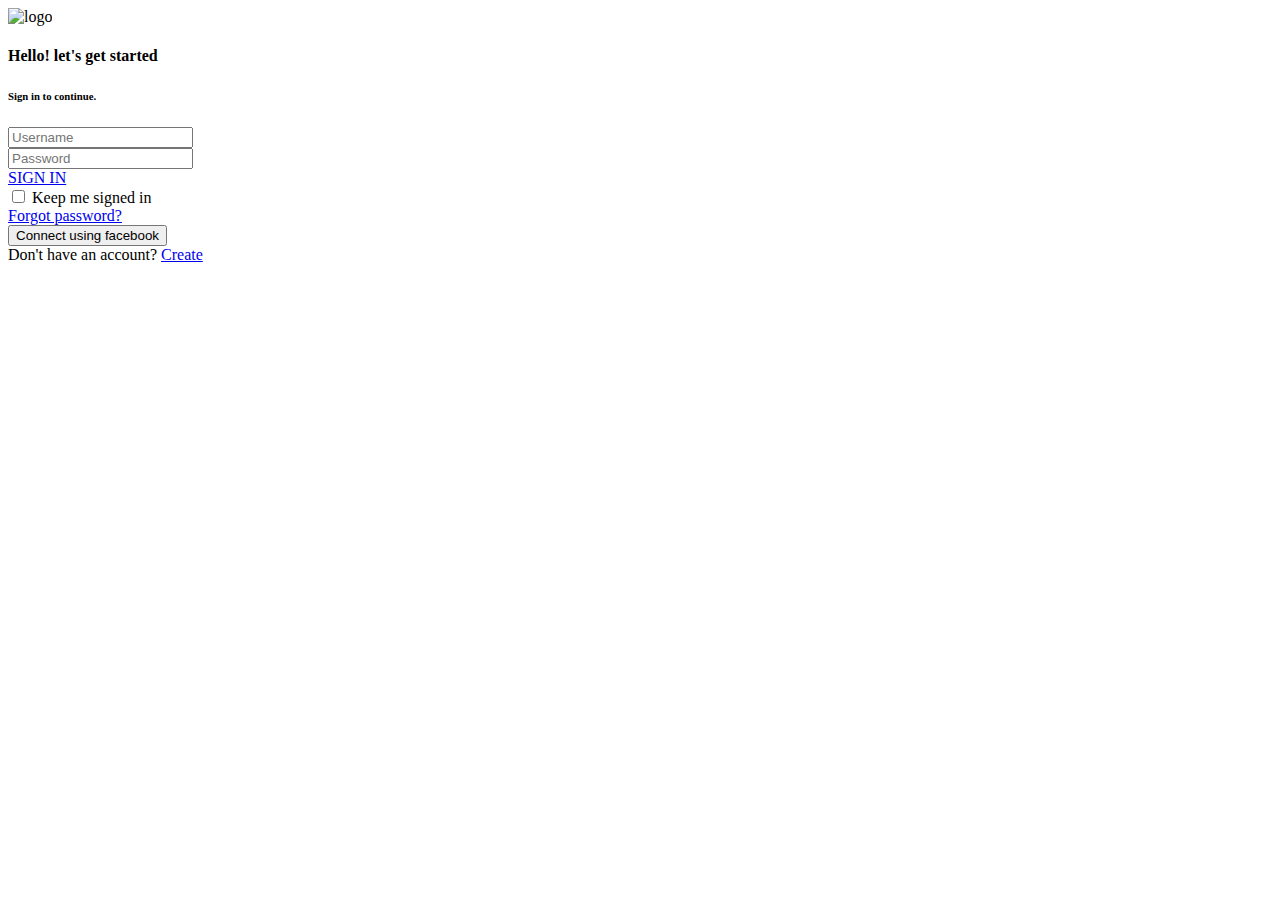
==== login.html @ d329fb8d "Add files via upload" ====
<!DOCTYPE html>
<html lang="en">

<head>
  <meta charset="utf-8">
  <meta name="viewport" content="width=device-width, initial-scale=1, shrink-to-fit=no">
  <title>Login</title>

  <link rel="stylesheet" href="/assets/css/adminstyle.css">
  <link rel="shortcut icon" href="/images/logo.png" />
</head>

<body>
  <div class="container-scroller">
    <div class="container-fluid page-body-wrapper full-page-wrapper">
      <div class="content-wrapper d-flex align-items-center auth px-0">
        <div class="row w-100 mx-0">
          <div class="col-lg-4 mx-auto">
            <div class="auth-form-light text-left py-5 px-4 px-sm-5">
              <div class="brand-logo">
                <img src="../../images/favicon.jpeg" alt="logo">
              </div>
              <h4>Hello! let's get started</h4>
              <h6 class="font-weight-light">Sign in to continue.</h6>
              <form class="pt-3">
                <div class="form-group">
                  <input type="email" class="form-control form-control-lg" id="exampleInputEmail1" placeholder="Username">
                </div>
                <div class="form-group">
                  <input type="password" class="form-control form-control-lg" id="exampleInputPassword1" placeholder="Password">
                </div>
                <div class="mt-3">
                  <a class="btn btn-block btn-primary btn-lg font-weight-medium auth-form-btn" href="/index.html">SIGN IN</a>
                </div>
                <div class="my-2 d-flex justify-content-between align-items-center">
                  <div class="form-check">
                    <label class="form-check-label text-muted">
                      <input type="checkbox" class="form-check-input">
                      Keep me signed in
                    </label>
                  </div>
                  <a href="#" class="auth-link text-black">Forgot password?</a>
                </div>
                <div class="mb-2">
                  <button type="button" class="btn btn-block btn-facebook auth-form-btn">
                    <i class="ti-facebook mr-2"></i>Connect using facebook
                  </button>
                </div>
                <div class="text-center mt-4 font-weight-light">
                  Don't have an account? <a href="./register.html" class="text-primary">Create</a>
                </div>
              </form>
            </div>
          </div>
        </div>
      </div>
    </div>
  </div>
</body>

</html>
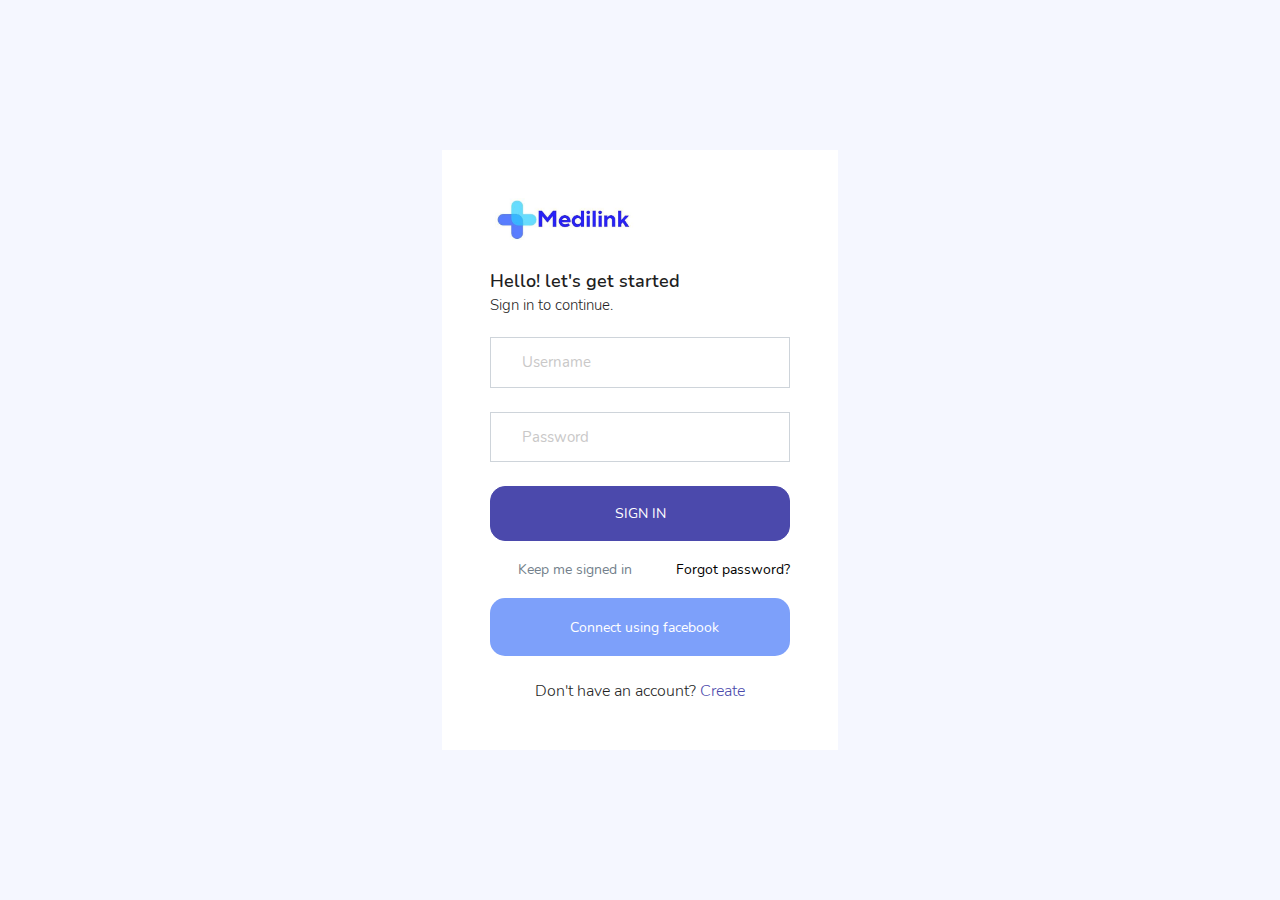
==== commit 2efff8a3: "Update login.html by replacing index.html with home_index.html" ====
--- a/login.html
+++ b/login.html
@@ -30,7 +30,7 @@
                   <input type="password" class="form-control form-control-lg" id="exampleInputPassword1" placeholder="Password">
                 </div>
                 <div class="mt-3">
-                  <a class="btn btn-block btn-primary btn-lg font-weight-medium auth-form-btn" href="/index.html">SIGN IN</a>
+                  <a class="btn btn-block btn-primary btn-lg font-weight-medium auth-form-btn" href="/home_index.html">SIGN IN</a>
                 </div>
                 <div class="my-2 d-flex justify-content-between align-items-center">
                   <div class="form-check">
--- a/assets/css/adminstyle.css
+++ b/assets/css/adminstyle.css
@@ -0,0 +1,30624 @@
+@-moz-keyframes flash {
+  0% {
+    opacity: 1;
+  }
+  25% {
+    opacity: 0;
+  }
+  50% {
+    opacity: 1;
+  }
+  75% {
+    opacity: 0;
+  }
+  100% {
+    opacity: 1;
+  }
+}
+
+@-webkit-keyframes flash {
+  0% {
+    opacity: 1;
+  }
+  25% {
+    opacity: 0;
+  }
+  50% {
+    opacity: 1;
+  }
+  75% {
+    opacity: 0;
+  }
+  100% {
+    opacity: 1;
+  }
+}
+
+@-o-keyframes flash {
+  0% {
+    opacity: 1;
+  }
+  25% {
+    opacity: 0;
+  }
+  50% {
+    opacity: 1;
+  }
+  75% {
+    opacity: 0;
+  }
+  100% {
+    opacity: 1;
+  }
+}
+
+@-ms-keyframes flash {
+  0% {
+    opacity: 1;
+  }
+  25% {
+    opacity: 0;
+  }
+  50% {
+    opacity: 1;
+  }
+  75% {
+    opacity: 0;
+  }
+  100% {
+    opacity: 1;
+  }
+}
+
+@keyframes flash {
+  0% {
+    opacity: 1;
+  }
+  25% {
+    opacity: 0;
+  }
+  50% {
+    opacity: 1;
+  }
+  75% {
+    opacity: 0;
+  }
+  100% {
+    opacity: 1;
+  }
+}
+
+@-moz-keyframes bounce {
+  0% {
+    -webkit-transform: translateY(0);
+    -moz-transform: translateY(0);
+    -ms-transform: translateY(0);
+    -o-transform: translateY(0);
+    transform: translateY(0);
+  }
+  20% {
+    -webkit-transform: translateY(0);
+    -moz-transform: translateY(0);
+    -ms-transform: translateY(0);
+    -o-transform: translateY(0);
+    transform: translateY(0);
+  }
+  40% {
+    -webkit-transform: translateY(-30px);
+    -moz-transform: translateY(-30px);
+    -ms-transform: translateY(-30px);
+    -o-transform: translateY(-30px);
+    transform: translateY(-30px);
+  }
+  50% {
+    -webkit-transform: translateY(0);
+    -moz-transform: translateY(0);
+    -ms-transform: translateY(0);
+    -o-transform: translateY(0);
+    transform: translateY(0);
+  }
+  60% {
+    -webkit-transform: translateY(-15px);
+    -moz-transform: translateY(-15px);
+    -ms-transform: translateY(-15px);
+    -o-transform: translateY(-15px);
+    transform: translateY(-15px);
+  }
+  80% {
+    -webkit-transform: translateY(0);
+    -moz-transform: translateY(0);
+    -ms-transform: translateY(0);
+    -o-transform: translateY(0);
+    transform: translateY(0);
+  }
+  100% {
+    -webkit-transform: translateY(0);
+    -moz-transform: translateY(0);
+    -ms-transform: translateY(0);
+    -o-transform: translateY(0);
+    transform: translateY(0);
+  }
+}
+
+@-webkit-keyframes bounce {
+  0% {
+    -webkit-transform: translateY(0);
+    -moz-transform: translateY(0);
+    -ms-transform: translateY(0);
+    -o-transform: translateY(0);
+    transform: translateY(0);
+  }
+  20% {
+    -webkit-transform: translateY(0);
+    -moz-transform: translateY(0);
+    -ms-transform: translateY(0);
+    -o-transform: translateY(0);
+    transform: translateY(0);
+  }
+  40% {
+    -webkit-transform: translateY(-30px);
+    -moz-transform: translateY(-30px);
+    -ms-transform: translateY(-30px);
+    -o-transform: translateY(-30px);
+    transform: translateY(-30px);
+  }
+  50% {
+    -webkit-transform: translateY(0);
+    -moz-transform: translateY(0);
+    -ms-transform: translateY(0);
+    -o-transform: translateY(0);
+    transform: translateY(0);
+  }
+  60% {
+    -webkit-transform: translateY(-15px);
+    -moz-transform: translateY(-15px);
+    -ms-transform: translateY(-15px);
+    -o-transform: translateY(-15px);
+    transform: translateY(-15px);
+  }
+  80% {
+    -webkit-transform: translateY(0);
+    -moz-transform: translateY(0);
+    -ms-transform: translateY(0);
+    -o-transform: translateY(0);
+    transform: translateY(0);
+  }
+  100% {
+    -webkit-transform: translateY(0);
+    -moz-transform: translateY(0);
+    -ms-transform: translateY(0);
+    -o-transform: translateY(0);
+    transform: translateY(0);
+  }
+}
+
+@-o-keyframes bounce {
+  0% {
+    -webkit-transform: translateY(0);
+    -moz-transform: translateY(0);
+    -ms-transform: translateY(0);
+    -o-transform: translateY(0);
+    transform: translateY(0);
+  }
+  20% {
+    -webkit-transform: translateY(0);
+    -moz-transform: translateY(0);
+    -ms-transform: translateY(0);
+    -o-transform: translateY(0);
+    transform: translateY(0);
+  }
+  40% {
+    -webkit-transform: translateY(-30px);
+    -moz-transform: translateY(-30px);
+    -ms-transform: translateY(-30px);
+    -o-transform: translateY(-30px);
+    transform: translateY(-30px);
+  }
+  50% {
+    -webkit-transform: translateY(0);
+    -moz-transform: translateY(0);
+    -ms-transform: translateY(0);
+    -o-transform: translateY(0);
+    transform: translateY(0);
+  }
+  60% {
+    -webkit-transform: translateY(-15px);
+    -moz-transform: translateY(-15px);
+    -ms-transform: translateY(-15px);
+    -o-transform: translateY(-15px);
+    transform: translateY(-15px);
+  }
+  80% {
+    -webkit-transform: translateY(0);
+    -moz-transform: translateY(0);
+    -ms-transform: translateY(0);
+    -o-transform: translateY(0);
+    transform: translateY(0);
+  }
+  100% {
+    -webkit-transform: translateY(0);
+    -moz-transform: translateY(0);
+    -ms-transform: translateY(0);
+    -o-transform: translateY(0);
+    transform: translateY(0);
+  }
+}
+
+@-ms-keyframes bounce {
+  0% {
+    -webkit-transform: translateY(0);
+    -moz-transform: translateY(0);
+    -ms-transform: translateY(0);
+    -o-transform: translateY(0);
+    transform: translateY(0);
+  }
+  20% {
+    -webkit-transform: translateY(0);
+    -moz-transform: translateY(0);
+    -ms-transform: translateY(0);
+    -o-transform: translateY(0);
+    transform: translateY(0);
+  }
+  40% {
+    -webkit-transform: translateY(-30px);
+    -moz-transform: translateY(-30px);
+    -ms-transform: translateY(-30px);
+    -o-transform: translateY(-30px);
+    transform: translateY(-30px);
+  }
+  50% {
+    -webkit-transform: translateY(0);
+    -moz-transform: translateY(0);
+    -ms-transform: translateY(0);
+    -o-transform: translateY(0);
+    transform: translateY(0);
+  }
+  60% {
+    -webkit-transform: translateY(-15px);
+    -moz-transform: translateY(-15px);
+    -ms-transform: translateY(-15px);
+    -o-transform: translateY(-15px);
+    transform: translateY(-15px);
+  }
+  80% {
+    -webkit-transform: translateY(0);
+    -moz-transform: translateY(0);
+    -ms-transform: translateY(0);
+    -o-transform: translateY(0);
+    transform: translateY(0);
+  }
+  100% {
+    -webkit-transform: translateY(0);
+    -moz-transform: translateY(0);
+    -ms-transform: translateY(0);
+    -o-transform: translateY(0);
+    transform: translateY(0);
+  }
+}
+
+@keyframes bounce {
+  0% {
+    -webkit-transform: translateY(0);
+    -moz-transform: translateY(0);
+    -ms-transform: translateY(0);
+    -o-transform: translateY(0);
+    transform: translateY(0);
+  }
+  20% {
+    -webkit-transform: translateY(0);
+    -moz-transform: translateY(0);
+    -ms-transform: translateY(0);
+    -o-transform: translateY(0);
+    transform: translateY(0);
+  }
+  40% {
+    -webkit-transform: translateY(-30px);
+    -moz-transform: translateY(-30px);
+    -ms-transform: translateY(-30px);
+    -o-transform: translateY(-30px);
+    transform: translateY(-30px);
+  }
+  50% {
+    -webkit-transform: translateY(0);
+    -moz-transform: translateY(0);
+    -ms-transform: translateY(0);
+    -o-transform: translateY(0);
+    transform: translateY(0);
+  }
+  60% {
+    -webkit-transform: translateY(-15px);
+    -moz-transform: translateY(-15px);
+    -ms-transform: translateY(-15px);
+    -o-transform: translateY(-15px);
+    transform: translateY(-15px);
+  }
+  80% {
+    -webkit-transform: translateY(0);
+    -moz-transform: translateY(0);
+    -ms-transform: translateY(0);
+    -o-transform: translateY(0);
+    transform: translateY(0);
+  }
+  100% {
+    -webkit-transform: translateY(0);
+    -moz-transform: translateY(0);
+    -ms-transform: translateY(0);
+    -o-transform: translateY(0);
+    transform: translateY(0);
+  }
+}
+
+@-moz-keyframes shake {
+  0% {
+    -webkit-transform: translateX(0);
+    -moz-transform: translateX(0);
+    -ms-transform: translateX(0);
+    -o-transform: translateX(0);
+    transform: translateX(0);
+  }
+  10% {
+    -webkit-transform: translateX(-10px);
+    -moz-transform: translateX(-10px);
+    -ms-transform: translateX(-10px);
+    -o-transform: translateX(-10px);
+    transform: translateX(-10px);
+  }
+  20% {
+    -webkit-transform: translateX(10px);
+    -moz-transform: translateX(10px);
+    -ms-transform: translateX(10px);
+    -o-transform: translateX(10px);
+    transform: translateX(10px);
+  }
+  30% {
+    -webkit-transform: translateX(-10px);
+    -moz-transform: translateX(-10px);
+    -ms-transform: translateX(-10px);
+    -o-transform: translateX(-10px);
+    transform: translateX(-10px);
+  }
+  40% {
+    -webkit-transform: translateX(10px);
+    -moz-transform: translateX(10px);
+    -ms-transform: translateX(10px);
+    -o-transform: translateX(10px);
+    transform: translateX(10px);
+  }
+  50% {
+    -webkit-transform: translateX(-10px);
+    -moz-transform: translateX(-10px);
+    -ms-transform: translateX(-10px);
+    -o-transform: translateX(-10px);
+    transform: translateX(-10px);
+  }
+  60% {
+    -webkit-transform: translateX(10px);
+    -moz-transform: translateX(10px);
+    -ms-transform: translateX(10px);
+    -o-transform: translateX(10px);
+    transform: translateX(10px);
+  }
+  70% {
+    -webkit-transform: translateX(-10px);
+    -moz-transform: translateX(-10px);
+    -ms-transform: translateX(-10px);
+    -o-transform: translateX(-10px);
+    transform: translateX(-10px);
+  }
+  80% {
+    -webkit-transform: translateX(10px);
+    -moz-transform: translateX(10px);
+    -ms-transform: translateX(10px);
+    -o-transform: translateX(10px);
+    transform: translateX(10px);
+  }
+  90% {
+    -webkit-transform: translateX(-10px);
+    -moz-transform: translateX(-10px);
+    -ms-transform: translateX(-10px);
+    -o-transform: translateX(-10px);
+    transform: translateX(-10px);
+  }
+  100% {
+    -webkit-transform: translateX(0);
+    -moz-transform: translateX(0);
+    -ms-transform: translateX(0);
+    -o-transform: translateX(0);
+    transform: translateX(0);
+  }
+}
+
+@-webkit-keyframes shake {
+  0% {
+    -webkit-transform: translateX(0);
+    -moz-transform: translateX(0);
+    -ms-transform: translateX(0);
+    -o-transform: translateX(0);
+    transform: translateX(0);
+  }
+  10% {
+    -webkit-transform: translateX(-10px);
+    -moz-transform: translateX(-10px);
+    -ms-transform: translateX(-10px);
+    -o-transform: translateX(-10px);
+    transform: translateX(-10px);
+  }
+  20% {
+    -webkit-transform: translateX(10px);
+    -moz-transform: translateX(10px);
+    -ms-transform: translateX(10px);
+    -o-transform: translateX(10px);
+    transform: translateX(10px);
+  }
+  30% {
+    -webkit-transform: translateX(-10px);
+    -moz-transform: translateX(-10px);
+    -ms-transform: translateX(-10px);
+    -o-transform: translateX(-10px);
+    transform: translateX(-10px);
+  }
+  40% {
+    -webkit-transform: translateX(10px);
+    -moz-transform: translateX(10px);
+    -ms-transform: translateX(10px);
+    -o-transform: translateX(10px);
+    transform: translateX(10px);
+  }
+  50% {
+    -webkit-transform: translateX(-10px);
+    -moz-transform: translateX(-10px);
+    -ms-transform: translateX(-10px);
+    -o-transform: translateX(-10px);
+    transform: translateX(-10px);
+  }
+  60% {
+    -webkit-transform: translateX(10px);
+    -moz-transform: translateX(10px);
+    -ms-transform: translateX(10px);
+    -o-transform: translateX(10px);
+    transform: translateX(10px);
+  }
+  70% {
+    -webkit-transform: translateX(-10px);
+    -moz-transform: translateX(-10px);
+    -ms-transform: translateX(-10px);
+    -o-transform: translateX(-10px);
+    transform: translateX(-10px);
+  }
+  80% {
+    -webkit-transform: translateX(10px);
+    -moz-transform: translateX(10px);
+    -ms-transform: translateX(10px);
+    -o-transform: translateX(10px);
+    transform: translateX(10px);
+  }
+  90% {
+    -webkit-transform: translateX(-10px);
+    -moz-transform: translateX(-10px);
+    -ms-transform: translateX(-10px);
+    -o-transform: translateX(-10px);
+    transform: translateX(-10px);
+  }
+  100% {
+    -webkit-transform: translateX(0);
+    -moz-transform: translateX(0);
+    -ms-transform: translateX(0);
+    -o-transform: translateX(0);
+    transform: translateX(0);
+  }
+}
+
+@-o-keyframes shake {
+  0% {
+    -webkit-transform: translateX(0);
+    -moz-transform: translateX(0);
+    -ms-transform: translateX(0);
+    -o-transform: translateX(0);
+    transform: translateX(0);
+  }
+  10% {
+    -webkit-transform: translateX(-10px);
+    -moz-transform: translateX(-10px);
+    -ms-transform: translateX(-10px);
+    -o-transform: translateX(-10px);
+    transform: translateX(-10px);
+  }
+  20% {
+    -webkit-transform: translateX(10px);
+    -moz-transform: translateX(10px);
+    -ms-transform: translateX(10px);
+    -o-transform: translateX(10px);
+    transform: translateX(10px);
+  }
+  30% {
+    -webkit-transform: translateX(-10px);
+    -moz-transform: translateX(-10px);
+    -ms-transform: translateX(-10px);
+    -o-transform: translateX(-10px);
+    transform: translateX(-10px);
+  }
+  40% {
+    -webkit-transform: translateX(10px);
+    -moz-transform: translateX(10px);
+    -ms-transform: translateX(10px);
+    -o-transform: translateX(10px);
+    transform: translateX(10px);
+  }
+  50% {
+    -webkit-transform: translateX(-10px);
+    -moz-transform: translateX(-10px);
+    -ms-transform: translateX(-10px);
+    -o-transform: translateX(-10px);
+    transform: translateX(-10px);
+  }
+  60% {
+    -webkit-transform: translateX(10px);
+    -moz-transform: translateX(10px);
+    -ms-transform: translateX(10px);
+    -o-transform: translateX(10px);
+    transform: translateX(10px);
+  }
+  70% {
+    -webkit-transform: translateX(-10px);
+    -moz-transform: translateX(-10px);
+    -ms-transform: translateX(-10px);
+    -o-transform: translateX(-10px);
+    transform: translateX(-10px);
+  }
+  80% {
+    -webkit-transform: translateX(10px);
+    -moz-transform: translateX(10px);
+    -ms-transform: translateX(10px);
+    -o-transform: translateX(10px);
+    transform: translateX(10px);
+  }
+  90% {
+    -webkit-transform: translateX(-10px);
+    -moz-transform: translateX(-10px);
+    -ms-transform: translateX(-10px);
+    -o-transform: translateX(-10px);
+    transform: translateX(-10px);
+  }
+  100% {
+    -webkit-transform: translateX(0);
+    -moz-transform: translateX(0);
+    -ms-transform: translateX(0);
+    -o-transform: translateX(0);
+    transform: translateX(0);
+  }
+}
+
+@-ms-keyframes shake {
+  0% {
+    -webkit-transform: translateX(0);
+    -moz-transform: translateX(0);
+    -ms-transform: translateX(0);
+    -o-transform: translateX(0);
+    transform: translateX(0);
+  }
+  10% {
+    -webkit-transform: translateX(-10px);
+    -moz-transform: translateX(-10px);
+    -ms-transform: translateX(-10px);
+    -o-transform: translateX(-10px);
+    transform: translateX(-10px);
+  }
+  20% {
+    -webkit-transform: translateX(10px);
+    -moz-transform: translateX(10px);
+    -ms-transform: translateX(10px);
+    -o-transform: translateX(10px);
+    transform: translateX(10px);
+  }
+  30% {
+    -webkit-transform: translateX(-10px);
+    -moz-transform: translateX(-10px);
+    -ms-transform: translateX(-10px);
+    -o-transform: translateX(-10px);
+    transform: translateX(-10px);
+  }
+  40% {
+    -webkit-transform: translateX(10px);
+    -moz-transform: translateX(10px);
+    -ms-transform: translateX(10px);
+    -o-transform: translateX(10px);
+    transform: translateX(10px);
+  }
+  50% {
+    -webkit-transform: translateX(-10px);
+    -moz-transform: translateX(-10px);
+    -ms-transform: translateX(-10px);
+    -o-transform: translateX(-10px);
+    transform: translateX(-10px);
+  }
+  60% {
+    -webkit-transform: translateX(10px);
+    -moz-transform: translateX(10px);
+    -ms-transform: translateX(10px);
+    -o-transform: translateX(10px);
+    transform: translateX(10px);
+  }
+  70% {
+    -webkit-transform: translateX(-10px);
+    -moz-transform: translateX(-10px);
+    -ms-transform: translateX(-10px);
+    -o-transform: translateX(-10px);
+    transform: translateX(-10px);
+  }
+  80% {
+    -webkit-transform: translateX(10px);
+    -moz-transform: translateX(10px);
+    -ms-transform: translateX(10px);
+    -o-transform: translateX(10px);
+    transform: translateX(10px);
+  }
+  90% {
+    -webkit-transform: translateX(-10px);
+    -moz-transform: translateX(-10px);
+    -ms-transform: translateX(-10px);
+    -o-transform: translateX(-10px);
+    transform: translateX(-10px);
+  }
+  100% {
+    -webkit-transform: translateX(0);
+    -moz-transform: translateX(0);
+    -ms-transform: translateX(0);
+    -o-transform: translateX(0);
+    transform: translateX(0);
+  }
+}
+
+@keyframes shake {
+  0% {
+    -webkit-transform: translateX(0);
+    -moz-transform: translateX(0);
+    -ms-transform: translateX(0);
+    -o-transform: translateX(0);
+    transform: translateX(0);
+  }
+  10% {
+    -webkit-transform: translateX(-10px);
+    -moz-transform: translateX(-10px);
+    -ms-transform: translateX(-10px);
+    -o-transform: translateX(-10px);
+    transform: translateX(-10px);
+  }
+  20% {
+    -webkit-transform: translateX(10px);
+    -moz-transform: translateX(10px);
+    -ms-transform: translateX(10px);
+    -o-transform: translateX(10px);
+    transform: translateX(10px);
+  }
+  30% {
+    -webkit-transform: translateX(-10px);
+    -moz-transform: translateX(-10px);
+    -ms-transform: translateX(-10px);
+    -o-transform: translateX(-10px);
+    transform: translateX(-10px);
+  }
+  40% {
+    -webkit-transform: translateX(10px);
+    -moz-transform: translateX(10px);
+    -ms-transform: translateX(10px);
+    -o-transform: translateX(10px);
+    transform: translateX(10px);
+  }
+  50% {
+    -webkit-transform: translateX(-10px);
+    -moz-transform: translateX(-10px);
+    -ms-transform: translateX(-10px);
+    -o-transform: translateX(-10px);
+    transform: translateX(-10px);
+  }
+  60% {
+    -webkit-transform: translateX(10px);
+    -moz-transform: translateX(10px);
+    -ms-transform: translateX(10px);
+    -o-transform: translateX(10px);
+    transform: translateX(10px);
+  }
+  70% {
+    -webkit-transform: translateX(-10px);
+    -moz-transform: translateX(-10px);
+    -ms-transform: translateX(-10px);
+    -o-transform: translateX(-10px);
+    transform: translateX(-10px);
+  }
+  80% {
+    -webkit-transform: translateX(10px);
+    -moz-transform: translateX(10px);
+    -ms-transform: translateX(10px);
+    -o-transform: translateX(10px);
+    transform: translateX(10px);
+  }
+  90% {
+    -webkit-transform: translateX(-10px);
+    -moz-transform: translateX(-10px);
+    -ms-transform: translateX(-10px);
+    -o-transform: translateX(-10px);
+    transform: translateX(-10px);
+  }
+  100% {
+    -webkit-transform: translateX(0);
+    -moz-transform: translateX(0);
+    -ms-transform: translateX(0);
+    -o-transform: translateX(0);
+    transform: translateX(0);
+  }
+}
+
+@-moz-keyframes tada {
+  0% {
+    -webkit-transform: scale(1, 1);
+    -moz-transform: scale(1, 1);
+    -ms-transform: scale(1, 1);
+    -o-transform: scale(1, 1);
+    transform: scale(1, 1);
+  }
+  10% {
+    -webkit-transform: scale(0.9) rotate(-3deg);
+    -moz-transform: scale(0.9) rotate(-3deg);
+    -ms-transform: scale(0.9) rotate(-3deg);
+    -o-transform: scale(0.9) rotate(-3deg);
+    transform: scale(0.9) rotate(-3deg);
+  }
+  20% {
+    -webkit-transform: scale(0.9) rotate(-3deg);
+    -moz-transform: scale(0.9) rotate(-3deg);
+    -ms-transform: scale(0.9) rotate(-3deg);
+    -o-transform: scale(0.9) rotate(-3deg);
+    transform: scale(0.9) rotate(-3deg);
+  }
+  30% {
+    -webkit-transform: scale(1.1) rotate(3deg);
+    -moz-transform: scale(1.1) rotate(3deg);
+    -ms-transform: scale(1.1) rotate(3deg);
+    -o-transform: scale(1.1) rotate(3deg);
+    transform: scale(1.1) rotate(3deg);
+  }
+  40% {
+    -webkit-transform: scale(1.1) rotate(-3deg);
+    -moz-transform: scale(1.1) rotate(-3deg);
+    -ms-transform: scale(1.1) rotate(-3deg);
+    -o-transform: scale(1.1) rotate(-3deg);
+    transform: scale(1.1) rotate(-3deg);
+  }
+  50% {
+    -webkit-transform: scale(1.1) rotate(3deg);
+    -moz-transform: scale(1.1) rotate(3deg);
+    -ms-transform: scale(1.1) rotate(3deg);
+    -o-transform: scale(1.1) rotate(3deg);
+    transform: scale(1.1) rotate(3deg);
+  }
+  60% {
+    -webkit-transform: scale(1.1) rotate(-3deg);
+    -moz-transform: scale(1.1) rotate(-3deg);
+    -ms-transform: scale(1.1) rotate(-3deg);
+    -o-transform: scale(1.1) rotate(-3deg);
+    transform: scale(1.1) rotate(-3deg);
+  }
+  70% {
+    -webkit-transform: scale(1.1) rotate(3deg);
+    -moz-transform: scale(1.1) rotate(3deg);
+    -ms-transform: scale(1.1) rotate(3deg);
+    -o-transform: scale(1.1) rotate(3deg);
+    transform: scale(1.1) rotate(3deg);
+  }
+  80% {
+    -webkit-transform: scale(1.1) rotate(-3deg);
+    -moz-transform: scale(1.1) rotate(-3deg);
+    -ms-transform: scale(1.1) rotate(-3deg);
+    -o-transform: scale(1.1) rotate(-3deg);
+    transform: scale(1.1) rotate(-3deg);
+  }
+  90% {
+    -webkit-transform: scale(1.1) rotate(3deg);
+    -moz-transform: scale(1.1) rotate(3deg);
+    -ms-transform: scale(1.1) rotate(3deg);
+    -o-transform: scale(1.1) rotate(3deg);
+    transform: scale(1.1) rotate(3deg);
+  }
+  100% {
+    -webkit-transform: scale(1) rotate(0);
+    -moz-transform: scale(1) rotate(0);
+    -ms-transform: scale(1) rotate(0);
+    -o-transform: scale(1) rotate(0);
+    transform: scale(1) rotate(0);
+  }
+}
+
+@-webkit-keyframes tada {
+  0% {
+    -webkit-transform: scale(1, 1);
+    -moz-transform: scale(1, 1);
+    -ms-transform: scale(1, 1);
+    -o-transform: scale(1, 1);
+    transform: scale(1, 1);
+  }
+  10% {
+    -webkit-transform: scale(0.9) rotate(-3deg);
+    -moz-transform: scale(0.9) rotate(-3deg);
+    -ms-transform: scale(0.9) rotate(-3deg);
+    -o-transform: scale(0.9) rotate(-3deg);
+    transform: scale(0.9) rotate(-3deg);
+  }
+  20% {
+    -webkit-transform: scale(0.9) rotate(-3deg);
+    -moz-transform: scale(0.9) rotate(-3deg);
+    -ms-transform: scale(0.9) rotate(-3deg);
+    -o-transform: scale(0.9) rotate(-3deg);
+    transform: scale(0.9) rotate(-3deg);
+  }
+  30% {
+    -webkit-transform: scale(1.1) rotate(3deg);
+    -moz-transform: scale(1.1) rotate(3deg);
+    -ms-transform: scale(1.1) rotate(3deg);
+    -o-transform: scale(1.1) rotate(3deg);
+    transform: scale(1.1) rotate(3deg);
+  }
+  40% {
+    -webkit-transform: scale(1.1) rotate(-3deg);
+    -moz-transform: scale(1.1) rotate(-3deg);
+    -ms-transform: scale(1.1) rotate(-3deg);
+    -o-transform: scale(1.1) rotate(-3deg);
+    transform: scale(1.1) rotate(-3deg);
+  }
+  50% {
+    -webkit-transform: scale(1.1) rotate(3deg);
+    -moz-transform: scale(1.1) rotate(3deg);
+    -ms-transform: scale(1.1) rotate(3deg);
+    -o-transform: scale(1.1) rotate(3deg);
+    transform: scale(1.1) rotate(3deg);
+  }
+  60% {
+    -webkit-transform: scale(1.1) rotate(-3deg);
+    -moz-transform: scale(1.1) rotate(-3deg);
+    -ms-transform: scale(1.1) rotate(-3deg);
+    -o-transform: scale(1.1) rotate(-3deg);
+    transform: scale(1.1) rotate(-3deg);
+  }
+  70% {
+    -webkit-transform: scale(1.1) rotate(3deg);
+    -moz-transform: scale(1.1) rotate(3deg);
+    -ms-transform: scale(1.1) rotate(3deg);
+    -o-transform: scale(1.1) rotate(3deg);
+    transform: scale(1.1) rotate(3deg);
+  }
+  80% {
+    -webkit-transform: scale(1.1) rotate(-3deg);
+    -moz-transform: scale(1.1) rotate(-3deg);
+    -ms-transform: scale(1.1) rotate(-3deg);
+    -o-transform: scale(1.1) rotate(-3deg);
+    transform: scale(1.1) rotate(-3deg);
+  }
+  90% {
+    -webkit-transform: scale(1.1) rotate(3deg);
+    -moz-transform: scale(1.1) rotate(3deg);
+    -ms-transform: scale(1.1) rotate(3deg);
+    -o-transform: scale(1.1) rotate(3deg);
+    transform: scale(1.1) rotate(3deg);
+  }
+  100% {
+    -webkit-transform: scale(1) rotate(0);
+    -moz-transform: scale(1) rotate(0);
+    -ms-transform: scale(1) rotate(0);
+    -o-transform: scale(1) rotate(0);
+    transform: scale(1) rotate(0);
+  }
+}
+
+@-o-keyframes tada {
+  0% {
+    -webkit-transform: scale(1, 1);
+    -moz-transform: scale(1, 1);
+    -ms-transform: scale(1, 1);
+    -o-transform: scale(1, 1);
+    transform: scale(1, 1);
+  }
+  10% {
+    -webkit-transform: scale(0.9) rotate(-3deg);
+    -moz-transform: scale(0.9) rotate(-3deg);
+    -ms-transform: scale(0.9) rotate(-3deg);
+    -o-transform: scale(0.9) rotate(-3deg);
+    transform: scale(0.9) rotate(-3deg);
+  }
+  20% {
+    -webkit-transform: scale(0.9) rotate(-3deg);
+    -moz-transform: scale(0.9) rotate(-3deg);
+    -ms-transform: scale(0.9) rotate(-3deg);
+    -o-transform: scale(0.9) rotate(-3deg);
+    transform: scale(0.9) rotate(-3deg);
+  }
+  30% {
+    -webkit-transform: scale(1.1) rotate(3deg);
+    -moz-transform: scale(1.1) rotate(3deg);
+    -ms-transform: scale(1.1) rotate(3deg);
+    -o-transform: scale(1.1) rotate(3deg);
+    transform: scale(1.1) rotate(3deg);
+  }
+  40% {
+    -webkit-transform: scale(1.1) rotate(-3deg);
+    -moz-transform: scale(1.1) rotate(-3deg);
+    -ms-transform: scale(1.1) rotate(-3deg);
+    -o-transform: scale(1.1) rotate(-3deg);
+    transform: scale(1.1) rotate(-3deg);
+  }
+  50% {
+    -webkit-transform: scale(1.1) rotate(3deg);
+    -moz-transform: scale(1.1) rotate(3deg);
+    -ms-transform: scale(1.1) rotate(3deg);
+    -o-transform: scale(1.1) rotate(3deg);
+    transform: scale(1.1) rotate(3deg);
+  }
+  60% {
+    -webkit-transform: scale(1.1) rotate(-3deg);
+    -moz-transform: scale(1.1) rotate(-3deg);
+    -ms-transform: scale(1.1) rotate(-3deg);
+    -o-transform: scale(1.1) rotate(-3deg);
+    transform: scale(1.1) rotate(-3deg);
+  }
+  70% {
+    -webkit-transform: scale(1.1) rotate(3deg);
+    -moz-transform: scale(1.1) rotate(3deg);
+    -ms-transform: scale(1.1) rotate(3deg);
+    -o-transform: scale(1.1) rotate(3deg);
+    transform: scale(1.1) rotate(3deg);
+  }
+  80% {
+    -webkit-transform: scale(1.1) rotate(-3deg);
+    -moz-transform: scale(1.1) rotate(-3deg);
+    -ms-transform: scale(1.1) rotate(-3deg);
+    -o-transform: scale(1.1) rotate(-3deg);
+    transform: scale(1.1) rotate(-3deg);
+  }
+  90% {
+    -webkit-transform: scale(1.1) rotate(3deg);
+    -moz-transform: scale(1.1) rotate(3deg);
+    -ms-transform: scale(1.1) rotate(3deg);
+    -o-transform: scale(1.1) rotate(3deg);
+    transform: scale(1.1) rotate(3deg);
+  }
+  100% {
+    -webkit-transform: scale(1) rotate(0);
+    -moz-transform: scale(1) rotate(0);
+    -ms-transform: scale(1) rotate(0);
+    -o-transform: scale(1) rotate(0);
+    transform: scale(1) rotate(0);
+  }
+}
+
+@-ms-keyframes tada {
+  0% {
+    -webkit-transform: scale(1, 1);
+    -moz-transform: scale(1, 1);
+    -ms-transform: scale(1, 1);
+    -o-transform: scale(1, 1);
+    transform: scale(1, 1);
+  }
+  10% {
+    -webkit-transform: scale(0.9) rotate(-3deg);
+    -moz-transform: scale(0.9) rotate(-3deg);
+    -ms-transform: scale(0.9) rotate(-3deg);
+    -o-transform: scale(0.9) rotate(-3deg);
+    transform: scale(0.9) rotate(-3deg);
+  }
+  20% {
+    -webkit-transform: scale(0.9) rotate(-3deg);
+    -moz-transform: scale(0.9) rotate(-3deg);
+    -ms-transform: scale(0.9) rotate(-3deg);
+    -o-transform: scale(0.9) rotate(-3deg);
+    transform: scale(0.9) rotate(-3deg);
+  }
+  30% {
+    -webkit-transform: scale(1.1) rotate(3deg);
+    -moz-transform: scale(1.1) rotate(3deg);
+    -ms-transform: scale(1.1) rotate(3deg);
+    -o-transform: scale(1.1) rotate(3deg);
+    transform: scale(1.1) rotate(3deg);
+  }
+  40% {
+    -webkit-transform: scale(1.1) rotate(-3deg);
+    -moz-transform: scale(1.1) rotate(-3deg);
+    -ms-transform: scale(1.1) rotate(-3deg);
+    -o-transform: scale(1.1) rotate(-3deg);
+    transform: scale(1.1) rotate(-3deg);
+  }
+  50% {
+    -webkit-transform: scale(1.1) rotate(3deg);
+    -moz-transform: scale(1.1) rotate(3deg);
+    -ms-transform: scale(1.1) rotate(3deg);
+    -o-transform: scale(1.1) rotate(3deg);
+    transform: scale(1.1) rotate(3deg);
+  }
+  60% {
+    -webkit-transform: scale(1.1) rotate(-3deg);
+    -moz-transform: scale(1.1) rotate(-3deg);
+    -ms-transform: scale(1.1) rotate(-3deg);
+    -o-transform: scale(1.1) rotate(-3deg);
+    transform: scale(1.1) rotate(-3deg);
+  }
+  70% {
+    -webkit-transform: scale(1.1) rotate(3deg);
+    -moz-transform: scale(1.1) rotate(3deg);
+    -ms-transform: scale(1.1) rotate(3deg);
+    -o-transform: scale(1.1) rotate(3deg);
+    transform: scale(1.1) rotate(3deg);
+  }
+  80% {
+    -webkit-transform: scale(1.1) rotate(-3deg);
+    -moz-transform: scale(1.1) rotate(-3deg);
+    -ms-transform: scale(1.1) rotate(-3deg);
+    -o-transform: scale(1.1) rotate(-3deg);
+    transform: scale(1.1) rotate(-3deg);
+  }
+  90% {
+    -webkit-transform: scale(1.1) rotate(3deg);
+    -moz-transform: scale(1.1) rotate(3deg);
+    -ms-transform: scale(1.1) rotate(3deg);
+    -o-transform: scale(1.1) rotate(3deg);
+    transform: scale(1.1) rotate(3deg);
+  }
+  100% {
+    -webkit-transform: scale(1) rotate(0);
+    -moz-transform: scale(1) rotate(0);
+    -ms-transform: scale(1) rotate(0);
+    -o-transform: scale(1) rotate(0);
+    transform: scale(1) rotate(0);
+  }
+}
+
+@keyframes tada {
+  0% {
+    -webkit-transform: scale(1, 1);
+    -moz-transform: scale(1, 1);
+    -ms-transform: scale(1, 1);
+    -o-transform: scale(1, 1);
+    transform: scale(1, 1);
+  }
+  10% {
+    -webkit-transform: scale(0.9) rotate(-3deg);
+    -moz-transform: scale(0.9) rotate(-3deg);
+    -ms-transform: scale(0.9) rotate(-3deg);
+    -o-transform: scale(0.9) rotate(-3deg);
+    transform: scale(0.9) rotate(-3deg);
+  }
+  20% {
+    -webkit-transform: scale(0.9) rotate(-3deg);
+    -moz-transform: scale(0.9) rotate(-3deg);
+    -ms-transform: scale(0.9) rotate(-3deg);
+    -o-transform: scale(0.9) rotate(-3deg);
+    transform: scale(0.9) rotate(-3deg);
+  }
+  30% {
+    -webkit-transform: scale(1.1) rotate(3deg);
+    -moz-transform: scale(1.1) rotate(3deg);
+    -ms-transform: scale(1.1) rotate(3deg);
+    -o-transform: scale(1.1) rotate(3deg);
+    transform: scale(1.1) rotate(3deg);
+  }
+  40% {
+    -webkit-transform: scale(1.1) rotate(-3deg);
+    -moz-transform: scale(1.1) rotate(-3deg);
+    -ms-transform: scale(1.1) rotate(-3deg);
+    -o-transform: scale(1.1) rotate(-3deg);
+    transform: scale(1.1) rotate(-3deg);
+  }
+  50% {
+    -webkit-transform: scale(1.1) rotate(3deg);
+    -moz-transform: scale(1.1) rotate(3deg);
+    -ms-transform: scale(1.1) rotate(3deg);
+    -o-transform: scale(1.1) rotate(3deg);
+    transform: scale(1.1) rotate(3deg);
+  }
+  60% {
+    -webkit-transform: scale(1.1) rotate(-3deg);
+    -moz-transform: scale(1.1) rotate(-3deg);
+    -ms-transform: scale(1.1) rotate(-3deg);
+    -o-transform: scale(1.1) rotate(-3deg);
+    transform: scale(1.1) rotate(-3deg);
+  }
+  70% {
+    -webkit-transform: scale(1.1) rotate(3deg);
+    -moz-transform: scale(1.1) rotate(3deg);
+    -ms-transform: scale(1.1) rotate(3deg);
+    -o-transform: scale(1.1) rotate(3deg);
+    transform: scale(1.1) rotate(3deg);
+  }
+  80% {
+    -webkit-transform: scale(1.1) rotate(-3deg);
+    -moz-transform: scale(1.1) rotate(-3deg);
+    -ms-transform: scale(1.1) rotate(-3deg);
+    -o-transform: scale(1.1) rotate(-3deg);
+    transform: scale(1.1) rotate(-3deg);
+  }
+  90% {
+    -webkit-transform: scale(1.1) rotate(3deg);
+    -moz-transform: scale(1.1) rotate(3deg);
+    -ms-transform: scale(1.1) rotate(3deg);
+    -o-transform: scale(1.1) rotate(3deg);
+    transform: scale(1.1) rotate(3deg);
+  }
+  100% {
+    -webkit-transform: scale(1) rotate(0);
+    -moz-transform: scale(1) rotate(0);
+    -ms-transform: scale(1) rotate(0);
+    -o-transform: scale(1) rotate(0);
+    transform: scale(1) rotate(0);
+  }
+}
+
+@-moz-keyframes swing {
+  20%, 40%, 60%, 80%, 100% {
+    -webkit-transform-origin: top center 50%;
+    -moz-transform-origin: top center 50%;
+    -ms-transform-origin: top center 50%;
+    -o-transform-origin: top center 50%;
+    transform-origin: top center 50%;
+  }
+  20% {
+    -webkit-transform: rotate(15deg);
+    -moz-transform: rotate(15deg);
+    -ms-transform: rotate(15deg);
+    -o-transform: rotate(15deg);
+    transform: rotate(15deg);
+  }
+  40% {
+    -webkit-transform: rotate(-10deg);
+    -moz-transform: rotate(-10deg);
+    -ms-transform: rotate(-10deg);
+    -o-transform: rotate(-10deg);
+    transform: rotate(-10deg);
+  }
+  60% {
+    -webkit-transform: rotate(5deg);
+    -moz-transform: rotate(5deg);
+    -ms-transform: rotate(5deg);
+    -o-transform: rotate(5deg);
+    transform: rotate(5deg);
+  }
+  80% {
+    -webkit-transform: rotate(-5deg);
+    -moz-transform: rotate(-5deg);
+    -ms-transform: rotate(-5deg);
+    -o-transform: rotate(-5deg);
+    transform: rotate(-5deg);
+  }
+  100% {
+    -webkit-transform: rotate(0deg);
+    -moz-transform: rotate(0deg);
+    -ms-transform: rotate(0deg);
+    -o-transform: rotate(0deg);
+    transform: rotate(0deg);
+  }
+}
+
+@-webkit-keyframes swing {
+  20%, 40%, 60%, 80%, 100% {
+    -webkit-transform-origin: top center 50%;
+    -moz-transform-origin: top center 50%;
+    -ms-transform-origin: top center 50%;
+    -o-transform-origin: top center 50%;
+    transform-origin: top center 50%;
+  }
+  20% {
+    -webkit-transform: rotate(15deg);
+    -moz-transform: rotate(15deg);
+    -ms-transform: rotate(15deg);
+    -o-transform: rotate(15deg);
+    transform: rotate(15deg);
+  }
+  40% {
+    -webkit-transform: rotate(-10deg);
+    -moz-transform: rotate(-10deg);
+    -ms-transform: rotate(-10deg);
+    -o-transform: rotate(-10deg);
+    transform: rotate(-10deg);
+  }
+  60% {
+    -webkit-transform: rotate(5deg);
+    -moz-transform: rotate(5deg);
+    -ms-transform: rotate(5deg);
+    -o-transform: rotate(5deg);
+    transform: rotate(5deg);
+  }
+  80% {
+    -webkit-transform: rotate(-5deg);
+    -moz-transform: rotate(-5deg);
+    -ms-transform: rotate(-5deg);
+    -o-transform: rotate(-5deg);
+    transform: rotate(-5deg);
+  }
+  100% {
+    -webkit-transform: rotate(0deg);
+    -moz-transform: rotate(0deg);
+    -ms-transform: rotate(0deg);
+    -o-transform: rotate(0deg);
+    transform: rotate(0deg);
+  }
+}
+
+@-o-keyframes swing {
+  20%, 40%, 60%, 80%, 100% {
+    -webkit-transform-origin: top center 50%;
+    -moz-transform-origin: top center 50%;
+    -ms-transform-origin: top center 50%;
+    -o-transform-origin: top center 50%;
+    transform-origin: top center 50%;
+  }
+  20% {
+    -webkit-transform: rotate(15deg);
+    -moz-transform: rotate(15deg);
+    -ms-transform: rotate(15deg);
+    -o-transform: rotate(15deg);
+    transform: rotate(15deg);
+  }
+  40% {
+    -webkit-transform: rotate(-10deg);
+    -moz-transform: rotate(-10deg);
+    -ms-transform: rotate(-10deg);
+    -o-transform: rotate(-10deg);
+    transform: rotate(-10deg);
+  }
+  60% {
+    -webkit-transform: rotate(5deg);
+    -moz-transform: rotate(5deg);
+    -ms-transform: rotate(5deg);
+    -o-transform: rotate(5deg);
+    transform: rotate(5deg);
+  }
+  80% {
+    -webkit-transform: rotate(-5deg);
+    -moz-transform: rotate(-5deg);
+    -ms-transform: rotate(-5deg);
+    -o-transform: rotate(-5deg);
+    transform: rotate(-5deg);
+  }
+  100% {
+    -webkit-transform: rotate(0deg);
+    -moz-transform: rotate(0deg);
+    -ms-transform: rotate(0deg);
+    -o-transform: rotate(0deg);
+    transform: rotate(0deg);
+  }
+}
+
+@-ms-keyframes swing {
+  20%, 40%, 60%, 80%, 100% {
+    -webkit-transform-origin: top center 50%;
+    -moz-transform-origin: top center 50%;
+    -ms-transform-origin: top center 50%;
+    -o-transform-origin: top center 50%;
+    transform-origin: top center 50%;
+  }
+  20% {
+    -webkit-transform: rotate(15deg);
+    -moz-transform: rotate(15deg);
+    -ms-transform: rotate(15deg);
+    -o-transform: rotate(15deg);
+    transform: rotate(15deg);
+  }
+  40% {
+    -webkit-transform: rotate(-10deg);
+    -moz-transform: rotate(-10deg);
+    -ms-transform: rotate(-10deg);
+    -o-transform: rotate(-10deg);
+    transform: rotate(-10deg);
+  }
+  60% {
+    -webkit-transform: rotate(5deg);
+    -moz-transform: rotate(5deg);
+    -ms-transform: rotate(5deg);
+    -o-transform: rotate(5deg);
+    transform: rotate(5deg);
+  }
+  80% {
+    -webkit-transform: rotate(-5deg);
+    -moz-transform: rotate(-5deg);
+    -ms-transform: rotate(-5deg);
+    -o-transform: rotate(-5deg);
+    transform: rotate(-5deg);
+  }
+  100% {
+    -webkit-transform: rotate(0deg);
+    -moz-transform: rotate(0deg);
+    -ms-transform: rotate(0deg);
+    -o-transform: rotate(0deg);
+    transform: rotate(0deg);
+  }
+}
+
+@keyframes swing {
+  20%, 40%, 60%, 80%, 100% {
+    -webkit-transform-origin: top center 50%;
+    -moz-transform-origin: top center 50%;
+    -ms-transform-origin: top center 50%;
+    -o-transform-origin: top center 50%;
+    transform-origin: top center 50%;
+  }
+  20% {
+    -webkit-transform: rotate(15deg);
+    -moz-transform: rotate(15deg);
+    -ms-transform: rotate(15deg);
+    -o-transform: rotate(15deg);
+    transform: rotate(15deg);
+  }
+  40% {
+    -webkit-transform: rotate(-10deg);
+    -moz-transform: rotate(-10deg);
+    -ms-transform: rotate(-10deg);
+    -o-transform: rotate(-10deg);
+    transform: rotate(-10deg);
+  }
+  60% {
+    -webkit-transform: rotate(5deg);
+    -moz-transform: rotate(5deg);
+    -ms-transform: rotate(5deg);
+    -o-transform: rotate(5deg);
+    transform: rotate(5deg);
+  }
+  80% {
+    -webkit-transform: rotate(-5deg);
+    -moz-transform: rotate(-5deg);
+    -ms-transform: rotate(-5deg);
+    -o-transform: rotate(-5deg);
+    transform: rotate(-5deg);
+  }
+  100% {
+    -webkit-transform: rotate(0deg);
+    -moz-transform: rotate(0deg);
+    -ms-transform: rotate(0deg);
+    -o-transform: rotate(0deg);
+    transform: rotate(0deg);
+  }
+}
+
+@-moz-keyframes wobble {
+  0% {
+    -webkit-transform: translateX(0%);
+    -moz-transform: translateX(0%);
+    -ms-transform: translateX(0%);
+    -o-transform: translateX(0%);
+    transform: translateX(0%);
+  }
+  15% {
+    -webkit-transform: translateX(-25%) rotate(-5deg);
+    -moz-transform: translateX(-25%) rotate(-5deg);
+    -ms-transform: translateX(-25%) rotate(-5deg);
+    -o-transform: translateX(-25%) rotate(-5deg);
+    transform: translateX(-25%) rotate(-5deg);
+  }
+  30% {
+    -webkit-transform: translateX(20%) rotate(3deg);
+    -moz-transform: translateX(20%) rotate(3deg);
+    -ms-transform: translateX(20%) rotate(3deg);
+    -o-transform: translateX(20%) rotate(3deg);
+    transform: translateX(20%) rotate(3deg);
+  }
+  45% {
+    -webkit-transform: translateX(-15%) rotate(-3deg);
+    -moz-transform: translateX(-15%) rotate(-3deg);
+    -ms-transform: translateX(-15%) rotate(-3deg);
+    -o-transform: translateX(-15%) rotate(-3deg);
+    transform: translateX(-15%) rotate(-3deg);
+  }
+  60% {
+    -webkit-transform: translateX(10%) rotate(2deg);
+    -moz-transform: translateX(10%) rotate(2deg);
+    -ms-transform: translateX(10%) rotate(2deg);
+    -o-transform: translateX(10%) rotate(2deg);
+    transform: translateX(10%) rotate(2deg);
+  }
+  75% {
+    -webkit-transform: translateX(-5%) rotate(-1deg);
+    -moz-transform: translateX(-5%) rotate(-1deg);
+    -ms-transform: translateX(-5%) rotate(-1deg);
+    -o-transform: translateX(-5%) rotate(-1deg);
+    transform: translateX(-5%) rotate(-1deg);
+  }
+  100% {
+    -webkit-transform: translateX(0%);
+    -moz-transform: translateX(0%);
+    -ms-transform: translateX(0%);
+    -o-transform: translateX(0%);
+    transform: translateX(0%);
+  }
+}
+
+@-webkit-keyframes wobble {
+  0% {
+    -webkit-transform: translateX(0%);
+    -moz-transform: translateX(0%);
+    -ms-transform: translateX(0%);
+    -o-transform: translateX(0%);
+    transform: translateX(0%);
+  }
+  15% {
+    -webkit-transform: translateX(-25%) rotate(-5deg);
+    -moz-transform: translateX(-25%) rotate(-5deg);
+    -ms-transform: translateX(-25%) rotate(-5deg);
+    -o-transform: translateX(-25%) rotate(-5deg);
+    transform: translateX(-25%) rotate(-5deg);
+  }
+  30% {
+    -webkit-transform: translateX(20%) rotate(3deg);
+    -moz-transform: translateX(20%) rotate(3deg);
+    -ms-transform: translateX(20%) rotate(3deg);
+    -o-transform: translateX(20%) rotate(3deg);
+    transform: translateX(20%) rotate(3deg);
+  }
+  45% {
+    -webkit-transform: translateX(-15%) rotate(-3deg);
+    -moz-transform: translateX(-15%) rotate(-3deg);
+    -ms-transform: translateX(-15%) rotate(-3deg);
+    -o-transform: translateX(-15%) rotate(-3deg);
+    transform: translateX(-15%) rotate(-3deg);
+  }
+  60% {
+    -webkit-transform: translateX(10%) rotate(2deg);
+    -moz-transform: translateX(10%) rotate(2deg);
+    -ms-transform: translateX(10%) rotate(2deg);
+    -o-transform: translateX(10%) rotate(2deg);
+    transform: translateX(10%) rotate(2deg);
+  }
+  75% {
+    -webkit-transform: translateX(-5%) rotate(-1deg);
+    -moz-transform: translateX(-5%) rotate(-1deg);
+    -ms-transform: translateX(-5%) rotate(-1deg);
+    -o-transform: translateX(-5%) rotate(-1deg);
+    transform: translateX(-5%) rotate(-1deg);
+  }
+  100% {
+    -webkit-transform: translateX(0%);
+    -moz-transform: translateX(0%);
+    -ms-transform: translateX(0%);
+    -o-transform: translateX(0%);
+    transform: translateX(0%);
+  }
+}
+
+@-o-keyframes wobble {
+  0% {
+    -webkit-transform: translateX(0%);
+    -moz-transform: translateX(0%);
+    -ms-transform: translateX(0%);
+    -o-transform: translateX(0%);
+    transform: translateX(0%);
+  }
+  15% {
+    -webkit-transform: translateX(-25%) rotate(-5deg);
+    -moz-transform: translateX(-25%) rotate(-5deg);
+    -ms-transform: translateX(-25%) rotate(-5deg);
+    -o-transform: translateX(-25%) rotate(-5deg);
+    transform: translateX(-25%) rotate(-5deg);
+  }
+  30% {
+    -webkit-transform: translateX(20%) rotate(3deg);
+    -moz-transform: translateX(20%) rotate(3deg);
+    -ms-transform: translateX(20%) rotate(3deg);
+    -o-transform: translateX(20%) rotate(3deg);
+    transform: translateX(20%) rotate(3deg);
+  }
+  45% {
+    -webkit-transform: translateX(-15%) rotate(-3deg);
+    -moz-transform: translateX(-15%) rotate(-3deg);
+    -ms-transform: translateX(-15%) rotate(-3deg);
+    -o-transform: translateX(-15%) rotate(-3deg);
+    transform: translateX(-15%) rotate(-3deg);
+  }
+  60% {
+    -webkit-transform: translateX(10%) rotate(2deg);
+    -moz-transform: translateX(10%) rotate(2deg);
+    -ms-transform: translateX(10%) rotate(2deg);
+    -o-transform: translateX(10%) rotate(2deg);
+    transform: translateX(10%) rotate(2deg);
+  }
+  75% {
+    -webkit-transform: translateX(-5%) rotate(-1deg);
+    -moz-transform: translateX(-5%) rotate(-1deg);
+    -ms-transform: translateX(-5%) rotate(-1deg);
+    -o-transform: translateX(-5%) rotate(-1deg);
+    transform: translateX(-5%) rotate(-1deg);
+  }
+  100% {
+    -webkit-transform: translateX(0%);
+    -moz-transform: translateX(0%);
+    -ms-transform: translateX(0%);
+    -o-transform: translateX(0%);
+    transform: translateX(0%);
+  }
+}
+
+@-ms-keyframes wobble {
+  0% {
+    -webkit-transform: translateX(0%);
+    -moz-transform: translateX(0%);
+    -ms-transform: translateX(0%);
+    -o-transform: translateX(0%);
+    transform: translateX(0%);
+  }
+  15% {
+    -webkit-transform: translateX(-25%) rotate(-5deg);
+    -moz-transform: translateX(-25%) rotate(-5deg);
+    -ms-transform: translateX(-25%) rotate(-5deg);
+    -o-transform: translateX(-25%) rotate(-5deg);
+    transform: translateX(-25%) rotate(-5deg);
+  }
+  30% {
+    -webkit-transform: translateX(20%) rotate(3deg);
+    -moz-transform: translateX(20%) rotate(3deg);
+    -ms-transform: translateX(20%) rotate(3deg);
+    -o-transform: translateX(20%) rotate(3deg);
+    transform: translateX(20%) rotate(3deg);
+  }
+  45% {
+    -webkit-transform: translateX(-15%) rotate(-3deg);
+    -moz-transform: translateX(-15%) rotate(-3deg);
+    -ms-transform: translateX(-15%) rotate(-3deg);
+    -o-transform: translateX(-15%) rotate(-3deg);
+    transform: translateX(-15%) rotate(-3deg);
+  }
+  60% {
+    -webkit-transform: translateX(10%) rotate(2deg);
+    -moz-transform: translateX(10%) rotate(2deg);
+    -ms-transform: translateX(10%) rotate(2deg);
+    -o-transform: translateX(10%) rotate(2deg);
+    transform: translateX(10%) rotate(2deg);
+  }
+  75% {
+    -webkit-transform: translateX(-5%) rotate(-1deg);
+    -moz-transform: translateX(-5%) rotate(-1deg);
+    -ms-transform: translateX(-5%) rotate(-1deg);
+    -o-transform: translateX(-5%) rotate(-1deg);
+    transform: translateX(-5%) rotate(-1deg);
+  }
+  100% {
+    -webkit-transform: translateX(0%);
+    -moz-transform: translateX(0%);
+    -ms-transform: translateX(0%);
+    -o-transform: translateX(0%);
+    transform: translateX(0%);
+  }
+}
+
+@keyframes wobble {
+  0% {
+    -webkit-transform: translateX(0%);
+    -moz-transform: translateX(0%);
+    -ms-transform: translateX(0%);
+    -o-transform: translateX(0%);
+    transform: translateX(0%);
+  }
+  15% {
+    -webkit-transform: translateX(-25%) rotate(-5deg);
+    -moz-transform: translateX(-25%) rotate(-5deg);
+    -ms-transform: translateX(-25%) rotate(-5deg);
+    -o-transform: translateX(-25%) rotate(-5deg);
+    transform: translateX(-25%) rotate(-5deg);
+  }
+  30% {
+    -webkit-transform: translateX(20%) rotate(3deg);
+    -moz-transform: translateX(20%) rotate(3deg);
+    -ms-transform: translateX(20%) rotate(3deg);
+    -o-transform: translateX(20%) rotate(3deg);
+    transform: translateX(20%) rotate(3deg);
+  }
+  45% {
+    -webkit-transform: translateX(-15%) rotate(-3deg);
+    -moz-transform: translateX(-15%) rotate(-3deg);
+    -ms-transform: translateX(-15%) rotate(-3deg);
+    -o-transform: translateX(-15%) rotate(-3deg);
+    transform: translateX(-15%) rotate(-3deg);
+  }
+  60% {
+    -webkit-transform: translateX(10%) rotate(2deg);
+    -moz-transform: translateX(10%) rotate(2deg);
+    -ms-transform: translateX(10%) rotate(2deg);
+    -o-transform: translateX(10%) rotate(2deg);
+    transform: translateX(10%) rotate(2deg);
+  }
+  75% {
+    -webkit-transform: translateX(-5%) rotate(-1deg);
+    -moz-transform: translateX(-5%) rotate(-1deg);
+    -ms-transform: translateX(-5%) rotate(-1deg);
+    -o-transform: translateX(-5%) rotate(-1deg);
+    transform: translateX(-5%) rotate(-1deg);
+  }
+  100% {
+    -webkit-transform: translateX(0%);
+    -moz-transform: translateX(0%);
+    -ms-transform: translateX(0%);
+    -o-transform: translateX(0%);
+    transform: translateX(0%);
+  }
+}
+
+@-moz-keyframes pulse {
+  0% {
+    -webkit-transform: scale(1, 1);
+    -moz-transform: scale(1, 1);
+    -ms-transform: scale(1, 1);
+    -o-transform: scale(1, 1);
+    transform: scale(1, 1);
+  }
+  50% {
+    -webkit-transform: scale(1.1, 1.1);
+    -moz-transform: scale(1.1, 1.1);
+    -ms-transform: scale(1.1, 1.1);
+    -o-transform: scale(1.1, 1.1);
+    transform: scale(1.1, 1.1);
+  }
+  100% {
+    -webkit-transform: scale(1, 1);
+    -moz-transform: scale(1, 1);
+    -ms-transform: scale(1, 1);
+    -o-transform: scale(1, 1);
+    transform: scale(1, 1);
+  }
+}
+
+@-webkit-keyframes pulse {
+  0% {
+    -webkit-transform: scale(1, 1);
+    -moz-transform: scale(1, 1);
+    -ms-transform: scale(1, 1);
+    -o-transform: scale(1, 1);
+    transform: scale(1, 1);
+  }
+  50% {
+    -webkit-transform: scale(1.1, 1.1);
+    -moz-transform: scale(1.1, 1.1);
+    -ms-transform: scale(1.1, 1.1);
+    -o-transform: scale(1.1, 1.1);
+    transform: scale(1.1, 1.1);
+  }
+  100% {
+    -webkit-transform: scale(1, 1);
+    -moz-transform: scale(1, 1);
+    -ms-transform: scale(1, 1);
+    -o-transform: scale(1, 1);
+    transform: scale(1, 1);
+  }
+}
+
+@-o-keyframes pulse {
+  0% {
+    -webkit-transform: scale(1, 1);
+    -moz-transform: scale(1, 1);
+    -ms-transform: scale(1, 1);
+    -o-transform: scale(1, 1);
+    transform: scale(1, 1);
+  }
+  50% {
+    -webkit-transform: scale(1.1, 1.1);
+    -moz-transform: scale(1.1, 1.1);
+    -ms-transform: scale(1.1, 1.1);
+    -o-transform: scale(1.1, 1.1);
+    transform: scale(1.1, 1.1);
+  }
+  100% {
+    -webkit-transform: scale(1, 1);
+    -moz-transform: scale(1, 1);
+    -ms-transform: scale(1, 1);
+    -o-transform: scale(1, 1);
+    transform: scale(1, 1);
+  }
+}
+
+@-ms-keyframes pulse {
+  0% {
+    -webkit-transform: scale(1, 1);
+    -moz-transform: scale(1, 1);
+    -ms-transform: scale(1, 1);
+    -o-transform: scale(1, 1);
+    transform: scale(1, 1);
+  }
+  50% {
+    -webkit-transform: scale(1.1, 1.1);
+    -moz-transform: scale(1.1, 1.1);
+    -ms-transform: scale(1.1, 1.1);
+    -o-transform: scale(1.1, 1.1);
+    transform: scale(1.1, 1.1);
+  }
+  100% {
+    -webkit-transform: scale(1, 1);
+    -moz-transform: scale(1, 1);
+    -ms-transform: scale(1, 1);
+    -o-transform: scale(1, 1);
+    transform: scale(1, 1);
+  }
+}
+
+@keyframes pulse {
+  0% {
+    -webkit-transform: scale(1, 1);
+    -moz-transform: scale(1, 1);
+    -ms-transform: scale(1, 1);
+    -o-transform: scale(1, 1);
+    transform: scale(1, 1);
+  }
+  50% {
+    -webkit-transform: scale(1.1, 1.1);
+    -moz-transform: scale(1.1, 1.1);
+    -ms-transform: scale(1.1, 1.1);
+    -o-transform: scale(1.1, 1.1);
+    transform: scale(1.1, 1.1);
+  }
+  100% {
+    -webkit-transform: scale(1, 1);
+    -moz-transform: scale(1, 1);
+    -ms-transform: scale(1, 1);
+    -o-transform: scale(1, 1);
+    transform: scale(1, 1);
+  }
+}
+
+@-moz-keyframes wiggle {
+  0% {
+    -webkit-transform: skewX(9deg);
+    -moz-transform: skewX(9deg);
+    -ms-transform: skewX(9deg);
+    -o-transform: skewX(9deg);
+    transform: skewX(9deg);
+  }
+  10% {
+    -webkit-transform: skewX(-8deg);
+    -moz-transform: skewX(-8deg);
+    -ms-transform: skewX(-8deg);
+    -o-transform: skewX(-8deg);
+    transform: skewX(-8deg);
+  }
+  20% {
+    -webkit-transform: skewX(7deg);
+    -moz-transform: skewX(7deg);
+    -ms-transform: skewX(7deg);
+    -o-transform: skewX(7deg);
+    transform: skewX(7deg);
+  }
+  30% {
+    -webkit-transform: skewX(-6deg);
+    -moz-transform: skewX(-6deg);
+    -ms-transform: skewX(-6deg);
+    -o-transform: skewX(-6deg);
+    transform: skewX(-6deg);
+  }
+  40% {
+    -webkit-transform: skewX(5deg);
+    -moz-transform: skewX(5deg);
+    -ms-transform: skewX(5deg);
+    -o-transform: skewX(5deg);
+    transform: skewX(5deg);
+  }
+  50% {
+    -webkit-transform: skewX(-4deg);
+    -moz-transform: skewX(-4deg);
+    -ms-transform: skewX(-4deg);
+    -o-transform: skewX(-4deg);
+    transform: skewX(-4deg);
+  }
+  60% {
+    -webkit-transform: skewX(3deg);
+    -moz-transform: skewX(3deg);
+    -ms-transform: skewX(3deg);
+    -o-transform: skewX(3deg);
+    transform: skewX(3deg);
+  }
+  70% {
+    -webkit-transform: skewX(-2deg);
+    -moz-transform: skewX(-2deg);
+    -ms-transform: skewX(-2deg);
+    -o-transform: skewX(-2deg);
+    transform: skewX(-2deg);
+  }
+  80% {
+    -webkit-transform: skewX(1deg);
+    -moz-transform: skewX(1deg);
+    -ms-transform: skewX(1deg);
+    -o-transform: skewX(1deg);
+    transform: skewX(1deg);
+  }
+  90% {
+    -webkit-transform: skewX(0deg);
+    -moz-transform: skewX(0deg);
+    -ms-transform: skewX(0deg);
+    -o-transform: skewX(0deg);
+    transform: skewX(0deg);
+  }
+  100% {
+    -webkit-transform: skewX(0deg);
+    -moz-transform: skewX(0deg);
+    -ms-transform: skewX(0deg);
+    -o-transform: skewX(0deg);
+    transform: skewX(0deg);
+  }
+}
+
+@-webkit-keyframes wiggle {
+  0% {
+    -webkit-transform: skewX(9deg);
+    -moz-transform: skewX(9deg);
+    -ms-transform: skewX(9deg);
+    -o-transform: skewX(9deg);
+    transform: skewX(9deg);
+  }
+  10% {
+    -webkit-transform: skewX(-8deg);
+    -moz-transform: skewX(-8deg);
+    -ms-transform: skewX(-8deg);
+    -o-transform: skewX(-8deg);
+    transform: skewX(-8deg);
+  }
+  20% {
+    -webkit-transform: skewX(7deg);
+    -moz-transform: skewX(7deg);
+    -ms-transform: skewX(7deg);
+    -o-transform: skewX(7deg);
+    transform: skewX(7deg);
+  }
+  30% {
+    -webkit-transform: skewX(-6deg);
+    -moz-transform: skewX(-6deg);
+    -ms-transform: skewX(-6deg);
+    -o-transform: skewX(-6deg);
+    transform: skewX(-6deg);
+  }
+  40% {
+    -webkit-transform: skewX(5deg);
+    -moz-transform: skewX(5deg);
+    -ms-transform: skewX(5deg);
+    -o-transform: skewX(5deg);
+    transform: skewX(5deg);
+  }
+  50% {
+    -webkit-transform: skewX(-4deg);
+    -moz-transform: skewX(-4deg);
+    -ms-transform: skewX(-4deg);
+    -o-transform: skewX(-4deg);
+    transform: skewX(-4deg);
+  }
+  60% {
+    -webkit-transform: skewX(3deg);
+    -moz-transform: skewX(3deg);
+    -ms-transform: skewX(3deg);
+    -o-transform: skewX(3deg);
+    transform: skewX(3deg);
+  }
+  70% {
+    -webkit-transform: skewX(-2deg);
+    -moz-transform: skewX(-2deg);
+    -ms-transform: skewX(-2deg);
+    -o-transform: skewX(-2deg);
+    transform: skewX(-2deg);
+  }
+  80% {
+    -webkit-transform: skewX(1deg);
+    -moz-transform: skewX(1deg);
+    -ms-transform: skewX(1deg);
+    -o-transform: skewX(1deg);
+    transform: skewX(1deg);
+  }
+  90% {
+    -webkit-transform: skewX(0deg);
+    -moz-transform: skewX(0deg);
+    -ms-transform: skewX(0deg);
+    -o-transform: skewX(0deg);
+    transform: skewX(0deg);
+  }
+  100% {
+    -webkit-transform: skewX(0deg);
+    -moz-transform: skewX(0deg);
+    -ms-transform: skewX(0deg);
+    -o-transform: skewX(0deg);
+    transform: skewX(0deg);
+  }
+}
+
+@-o-keyframes wiggle {
+  0% {
+    -webkit-transform: skewX(9deg);
+    -moz-transform: skewX(9deg);
+    -ms-transform: skewX(9deg);
+    -o-transform: skewX(9deg);
+    transform: skewX(9deg);
+  }
+  10% {
+    -webkit-transform: skewX(-8deg);
+    -moz-transform: skewX(-8deg);
+    -ms-transform: skewX(-8deg);
+    -o-transform: skewX(-8deg);
+    transform: skewX(-8deg);
+  }
+  20% {
+    -webkit-transform: skewX(7deg);
+    -moz-transform: skewX(7deg);
+    -ms-transform: skewX(7deg);
+    -o-transform: skewX(7deg);
+    transform: skewX(7deg);
+  }
+  30% {
+    -webkit-transform: skewX(-6deg);
+    -moz-transform: skewX(-6deg);
+    -ms-transform: skewX(-6deg);
+    -o-transform: skewX(-6deg);
+    transform: skewX(-6deg);
+  }
+  40% {
+    -webkit-transform: skewX(5deg);
+    -moz-transform: skewX(5deg);
+    -ms-transform: skewX(5deg);
+    -o-transform: skewX(5deg);
+    transform: skewX(5deg);
+  }
+  50% {
+    -webkit-transform: skewX(-4deg);
+    -moz-transform: skewX(-4deg);
+    -ms-transform: skewX(-4deg);
+    -o-transform: skewX(-4deg);
+    transform: skewX(-4deg);
+  }
+  60% {
+    -webkit-transform: skewX(3deg);
+    -moz-transform: skewX(3deg);
+    -ms-transform: skewX(3deg);
+    -o-transform: skewX(3deg);
+    transform: skewX(3deg);
+  }
+  70% {
+    -webkit-transform: skewX(-2deg);
+    -moz-transform: skewX(-2deg);
+    -ms-transform: skewX(-2deg);
+    -o-transform: skewX(-2deg);
+    transform: skewX(-2deg);
+  }
+  80% {
+    -webkit-transform: skewX(1deg);
+    -moz-transform: skewX(1deg);
+    -ms-transform: skewX(1deg);
+    -o-transform: skewX(1deg);
+    transform: skewX(1deg);
+  }
+  90% {
+    -webkit-transform: skewX(0deg);
+    -moz-transform: skewX(0deg);
+    -ms-transform: skewX(0deg);
+    -o-transform: skewX(0deg);
+    transform: skewX(0deg);
+  }
+  100% {
+    -webkit-transform: skewX(0deg);
+    -moz-transform: skewX(0deg);
+    -ms-transform: skewX(0deg);
+    -o-transform: skewX(0deg);
+    transform: skewX(0deg);
+  }
+}
+
+@-ms-keyframes wiggle {
+  0% {
+    -webkit-transform: skewX(9deg);
+    -moz-transform: skewX(9deg);
+    -ms-transform: skewX(9deg);
+    -o-transform: skewX(9deg);
+    transform: skewX(9deg);
+  }
+  10% {
+    -webkit-transform: skewX(-8deg);
+    -moz-transform: skewX(-8deg);
+    -ms-transform: skewX(-8deg);
+    -o-transform: skewX(-8deg);
+    transform: skewX(-8deg);
+  }
+  20% {
+    -webkit-transform: skewX(7deg);
+    -moz-transform: skewX(7deg);
+    -ms-transform: skewX(7deg);
+    -o-transform: skewX(7deg);
+    transform: skewX(7deg);
+  }
+  30% {
+    -webkit-transform: skewX(-6deg);
+    -moz-transform: skewX(-6deg);
+    -ms-transform: skewX(-6deg);
+    -o-transform: skewX(-6deg);
+    transform: skewX(-6deg);
+  }
+  40% {
+    -webkit-transform: skewX(5deg);
+    -moz-transform: skewX(5deg);
+    -ms-transform: skewX(5deg);
+    -o-transform: skewX(5deg);
+    transform: skewX(5deg);
+  }
+  50% {
+    -webkit-transform: skewX(-4deg);
+    -moz-transform: skewX(-4deg);
+    -ms-transform: skewX(-4deg);
+    -o-transform: skewX(-4deg);
+    transform: skewX(-4deg);
+  }
+  60% {
+    -webkit-transform: skewX(3deg);
+    -moz-transform: skewX(3deg);
+    -ms-transform: skewX(3deg);
+    -o-transform: skewX(3deg);
+    transform: skewX(3deg);
+  }
+  70% {
+    -webkit-transform: skewX(-2deg);
+    -moz-transform: skewX(-2deg);
+    -ms-transform: skewX(-2deg);
+    -o-transform: skewX(-2deg);
+    transform: skewX(-2deg);
+  }
+  80% {
+    -webkit-transform: skewX(1deg);
+    -moz-transform: skewX(1deg);
+    -ms-transform: skewX(1deg);
+    -o-transform: skewX(1deg);
+    transform: skewX(1deg);
+  }
+  90% {
+    -webkit-transform: skewX(0deg);
+    -moz-transform: skewX(0deg);
+    -ms-transform: skewX(0deg);
+    -o-transform: skewX(0deg);
+    transform: skewX(0deg);
+  }
+  100% {
+    -webkit-transform: skewX(0deg);
+    -moz-transform: skewX(0deg);
+    -ms-transform: skewX(0deg);
+    -o-transform: skewX(0deg);
+    transform: skewX(0deg);
+  }
+}
+
+@keyframes wiggle {
+  0% {
+    -webkit-transform: skewX(9deg);
+    -moz-transform: skewX(9deg);
+    -ms-transform: skewX(9deg);
+    -o-transform: skewX(9deg);
+    transform: skewX(9deg);
+  }
+  10% {
+    -webkit-transform: skewX(-8deg);
+    -moz-transform: skewX(-8deg);
+    -ms-transform: skewX(-8deg);
+    -o-transform: skewX(-8deg);
+    transform: skewX(-8deg);
+  }
+  20% {
+    -webkit-transform: skewX(7deg);
+    -moz-transform: skewX(7deg);
+    -ms-transform: skewX(7deg);
+    -o-transform: skewX(7deg);
+    transform: skewX(7deg);
+  }
+  30% {
+    -webkit-transform: skewX(-6deg);
+    -moz-transform: skewX(-6deg);
+    -ms-transform: skewX(-6deg);
+    -o-transform: skewX(-6deg);
+    transform: skewX(-6deg);
+  }
+  40% {
+    -webkit-transform: skewX(5deg);
+    -moz-transform: skewX(5deg);
+    -ms-transform: skewX(5deg);
+    -o-transform: skewX(5deg);
+    transform: skewX(5deg);
+  }
+  50% {
+    -webkit-transform: skewX(-4deg);
+    -moz-transform: skewX(-4deg);
+    -ms-transform: skewX(-4deg);
+    -o-transform: skewX(-4deg);
+    transform: skewX(-4deg);
+  }
+  60% {
+    -webkit-transform: skewX(3deg);
+    -moz-transform: skewX(3deg);
+    -ms-transform: skewX(3deg);
+    -o-transform: skewX(3deg);
+    transform: skewX(3deg);
+  }
+  70% {
+    -webkit-transform: skewX(-2deg);
+    -moz-transform: skewX(-2deg);
+    -ms-transform: skewX(-2deg);
+    -o-transform: skewX(-2deg);
+    transform: skewX(-2deg);
+  }
+  80% {
+    -webkit-transform: skewX(1deg);
+    -moz-transform: skewX(1deg);
+    -ms-transform: skewX(1deg);
+    -o-transform: skewX(1deg);
+    transform: skewX(1deg);
+  }
+  90% {
+    -webkit-transform: skewX(0deg);
+    -moz-transform: skewX(0deg);
+    -ms-transform: skewX(0deg);
+    -o-transform: skewX(0deg);
+    transform: skewX(0deg);
+  }
+  100% {
+    -webkit-transform: skewX(0deg);
+    -moz-transform: skewX(0deg);
+    -ms-transform: skewX(0deg);
+    -o-transform: skewX(0deg);
+    transform: skewX(0deg);
+  }
+}
+
+@-moz-keyframes bounceOut {
+  0% {
+    -webkit-transform: scale(1, 1);
+    -moz-transform: scale(1, 1);
+    -ms-transform: scale(1, 1);
+    -o-transform: scale(1, 1);
+    transform: scale(1, 1);
+  }
+  25% {
+    -webkit-transform: scale(0.95, 0.95);
+    -moz-transform: scale(0.95, 0.95);
+    -ms-transform: scale(0.95, 0.95);
+    -o-transform: scale(0.95, 0.95);
+    transform: scale(0.95, 0.95);
+  }
+  50% {
+    opacity: 1;
+    -webkit-transform: scale(1.1, 1.1);
+    -moz-transform: scale(1.1, 1.1);
+    -ms-transform: scale(1.1, 1.1);
+    -o-transform: scale(1.1, 1.1);
+    transform: scale(1.1, 1.1);
+  }
+  100% {
+    opacity: 0;
+    -webkit-transform: scale(0.3, 0.3);
+    -moz-transform: scale(0.3, 0.3);
+    -ms-transform: scale(0.3, 0.3);
+    -o-transform: scale(0.3, 0.3);
+    transform: scale(0.3, 0.3);
+  }
+}
+
+@-webkit-keyframes bounceOut {
+  0% {
+    -webkit-transform: scale(1, 1);
+    -moz-transform: scale(1, 1);
+    -ms-transform: scale(1, 1);
+    -o-transform: scale(1, 1);
+    transform: scale(1, 1);
+  }
+  25% {
+    -webkit-transform: scale(0.95, 0.95);
+    -moz-transform: scale(0.95, 0.95);
+    -ms-transform: scale(0.95, 0.95);
+    -o-transform: scale(0.95, 0.95);
+    transform: scale(0.95, 0.95);
+  }
+  50% {
+    opacity: 1;
+    -webkit-transform: scale(1.1, 1.1);
+    -moz-transform: scale(1.1, 1.1);
+    -ms-transform: scale(1.1, 1.1);
+    -o-transform: scale(1.1, 1.1);
+    transform: scale(1.1, 1.1);
+  }
+  100% {
+    opacity: 0;
+    -webkit-transform: scale(0.3, 0.3);
+    -moz-transform: scale(0.3, 0.3);
+    -ms-transform: scale(0.3, 0.3);
+    -o-transform: scale(0.3, 0.3);
+    transform: scale(0.3, 0.3);
+  }
+}
+
+@-o-keyframes bounceOut {
+  0% {
+    -webkit-transform: scale(1, 1);
+    -moz-transform: scale(1, 1);
+    -ms-transform: scale(1, 1);
+    -o-transform: scale(1, 1);
+    transform: scale(1, 1);
+  }
+  25% {
+    -webkit-transform: scale(0.95, 0.95);
+    -moz-transform: scale(0.95, 0.95);
+    -ms-transform: scale(0.95, 0.95);
+    -o-transform: scale(0.95, 0.95);
+    transform: scale(0.95, 0.95);
+  }
+  50% {
+    opacity: 1;
+    -webkit-transform: scale(1.1, 1.1);
+    -moz-transform: scale(1.1, 1.1);
+    -ms-transform: scale(1.1, 1.1);
+    -o-transform: scale(1.1, 1.1);
+    transform: scale(1.1, 1.1);
+  }
+  100% {
+    opacity: 0;
+    -webkit-transform: scale(0.3, 0.3);
+    -moz-transform: scale(0.3, 0.3);
+    -ms-transform: scale(0.3, 0.3);
+    -o-transform: scale(0.3, 0.3);
+    transform: scale(0.3, 0.3);
+  }
+}
+
+@-ms-keyframes bounceOut {
+  0% {
+    -webkit-transform: scale(1, 1);
+    -moz-transform: scale(1, 1);
+    -ms-transform: scale(1, 1);
+    -o-transform: scale(1, 1);
+    transform: scale(1, 1);
+  }
+  25% {
+    -webkit-transform: scale(0.95, 0.95);
+    -moz-transform: scale(0.95, 0.95);
+    -ms-transform: scale(0.95, 0.95);
+    -o-transform: scale(0.95, 0.95);
+    transform: scale(0.95, 0.95);
+  }
+  50% {
+    opacity: 1;
+    -webkit-transform: scale(1.1, 1.1);
+    -moz-transform: scale(1.1, 1.1);
+    -ms-transform: scale(1.1, 1.1);
+    -o-transform: scale(1.1, 1.1);
+    transform: scale(1.1, 1.1);
+  }
+  100% {
+    opacity: 0;
+    -webkit-transform: scale(0.3, 0.3);
+    -moz-transform: scale(0.3, 0.3);
+    -ms-transform: scale(0.3, 0.3);
+    -o-transform: scale(0.3, 0.3);
+    transform: scale(0.3, 0.3);
+  }
+}
+
+@keyframes bounceOut {
+  0% {
+    -webkit-transform: scale(1, 1);
+    -moz-transform: scale(1, 1);
+    -ms-transform: scale(1, 1);
+    -o-transform: scale(1, 1);
+    transform: scale(1, 1);
+  }
+  25% {
+    -webkit-transform: scale(0.95, 0.95);
+    -moz-transform: scale(0.95, 0.95);
+    -ms-transform: scale(0.95, 0.95);
+    -o-transform: scale(0.95, 0.95);
+    transform: scale(0.95, 0.95);
+  }
+  50% {
+    opacity: 1;
+    -webkit-transform: scale(1.1, 1.1);
+    -moz-transform: scale(1.1, 1.1);
+    -ms-transform: scale(1.1, 1.1);
+    -o-transform: scale(1.1, 1.1);
+    transform: scale(1.1, 1.1);
+  }
+  100% {
+    opacity: 0;
+    -webkit-transform: scale(0.3, 0.3);
+    -moz-transform: scale(0.3, 0.3);
+    -ms-transform: scale(0.3, 0.3);
+    -o-transform: scale(0.3, 0.3);
+    transform: scale(0.3, 0.3);
+  }
+}
+
+@-moz-keyframes bounceOutUp {
+  0% {
+    -webkit-transform: translateY(0);
+    -moz-transform: translateY(0);
+    -ms-transform: translateY(0);
+    -o-transform: translateY(0);
+    transform: translateY(0);
+  }
+  20% {
+    opacity: 1;
+    -webkit-transform: translateY(20px);
+    -moz-transform: translateY(20px);
+    -ms-transform: translateY(20px);
+    -o-transform: translateY(20px);
+    transform: translateY(20px);
+  }
+  100% {
+    opacity: 0;
+    -webkit-transform: translateY(-2000px);
+    -moz-transform: translateY(-2000px);
+    -ms-transform: translateY(-2000px);
+    -o-transform: translateY(-2000px);
+    transform: translateY(-2000px);
+  }
+}
+
+@-webkit-keyframes bounceOutUp {
+  0% {
+    -webkit-transform: translateY(0);
+    -moz-transform: translateY(0);
+    -ms-transform: translateY(0);
+    -o-transform: translateY(0);
+    transform: translateY(0);
+  }
+  20% {
+    opacity: 1;
+    -webkit-transform: translateY(20px);
+    -moz-transform: translateY(20px);
+    -ms-transform: translateY(20px);
+    -o-transform: translateY(20px);
+    transform: translateY(20px);
+  }
+  100% {
+    opacity: 0;
+    -webkit-transform: translateY(-2000px);
+    -moz-transform: translateY(-2000px);
+    -ms-transform: translateY(-2000px);
+    -o-transform: translateY(-2000px);
+    transform: translateY(-2000px);
+  }
+}
+
+@-o-keyframes bounceOutUp {
+  0% {
+    -webkit-transform: translateY(0);
+    -moz-transform: translateY(0);
+    -ms-transform: translateY(0);
+    -o-transform: translateY(0);
+    transform: translateY(0);
+  }
+  20% {
+    opacity: 1;
+    -webkit-transform: translateY(20px);
+    -moz-transform: translateY(20px);
+    -ms-transform: translateY(20px);
+    -o-transform: translateY(20px);
+    transform: translateY(20px);
+  }
+  100% {
+    opacity: 0;
+    -webkit-transform: translateY(-2000px);
+    -moz-transform: translateY(-2000px);
+    -ms-transform: translateY(-2000px);
+    -o-transform: translateY(-2000px);
+    transform: translateY(-2000px);
+  }
+}
+
+@-ms-keyframes bounceOutUp {
+  0% {
+    -webkit-transform: translateY(0);
+    -moz-transform: translateY(0);
+    -ms-transform: translateY(0);
+    -o-transform: translateY(0);
+    transform: translateY(0);
+  }
+  20% {
+    opacity: 1;
+    -webkit-transform: translateY(20px);
+    -moz-transform: translateY(20px);
+    -ms-transform: translateY(20px);
+    -o-transform: translateY(20px);
+    transform: translateY(20px);
+  }
+  100% {
+    opacity: 0;
+    -webkit-transform: translateY(-2000px);
+    -moz-transform: translateY(-2000px);
+    -ms-transform: translateY(-2000px);
+    -o-transform: translateY(-2000px);
+    transform: translateY(-2000px);
+  }
+}
+
+@keyframes bounceOutUp {
+  0% {
+    -webkit-transform: translateY(0);
+    -moz-transform: translateY(0);
+    -ms-transform: translateY(0);
+    -o-transform: translateY(0);
+    transform: translateY(0);
+  }
+  20% {
+    opacity: 1;
+    -webkit-transform: translateY(20px);
+    -moz-transform: translateY(20px);
+    -ms-transform: translateY(20px);
+    -o-transform: translateY(20px);
+    transform: translateY(20px);
+  }
+  100% {
+    opacity: 0;
+    -webkit-transform: translateY(-2000px);
+    -moz-transform: translateY(-2000px);
+    -ms-transform: translateY(-2000px);
+    -o-transform: translateY(-2000px);
+    transform: translateY(-2000px);
+  }
+}
+
+@-moz-keyframes bounceOutDown {
+  0% {
+    -webkit-transform: translateY(0);
+    -moz-transform: translateY(0);
+    -ms-transform: translateY(0);
+    -o-transform: translateY(0);
+    transform: translateY(0);
+  }
+  20% {
+    opacity: 1;
+    -webkit-transform: translateY(-20px);
+    -moz-transform: translateY(-20px);
+    -ms-transform: translateY(-20px);
+    -o-transform: translateY(-20px);
+    transform: translateY(-20px);
+  }
+  100% {
+    opacity: 0;
+    -webkit-transform: translateY(2000px);
+    -moz-transform: translateY(2000px);
+    -ms-transform: translateY(2000px);
+    -o-transform: translateY(2000px);
+    transform: translateY(2000px);
+  }
+}
+
+@-webkit-keyframes bounceOutDown {
+  0% {
+    -webkit-transform: translateY(0);
+    -moz-transform: translateY(0);
+    -ms-transform: translateY(0);
+    -o-transform: translateY(0);
+    transform: translateY(0);
+  }
+  20% {
+    opacity: 1;
+    -webkit-transform: translateY(-20px);
+    -moz-transform: translateY(-20px);
+    -ms-transform: translateY(-20px);
+    -o-transform: translateY(-20px);
+    transform: translateY(-20px);
+  }
+  100% {
+    opacity: 0;
+    -webkit-transform: translateY(2000px);
+    -moz-transform: translateY(2000px);
+    -ms-transform: translateY(2000px);
+    -o-transform: translateY(2000px);
+    transform: translateY(2000px);
+  }
+}
+
+@-o-keyframes bounceOutDown {
+  0% {
+    -webkit-transform: translateY(0);
+    -moz-transform: translateY(0);
+    -ms-transform: translateY(0);
+    -o-transform: translateY(0);
+    transform: translateY(0);
+  }
+  20% {
+    opacity: 1;
+    -webkit-transform: translateY(-20px);
+    -moz-transform: translateY(-20px);
+    -ms-transform: translateY(-20px);
+    -o-transform: translateY(-20px);
+    transform: translateY(-20px);
+  }
+  100% {
+    opacity: 0;
+    -webkit-transform: translateY(2000px);
+    -moz-transform: translateY(2000px);
+    -ms-transform: translateY(2000px);
+    -o-transform: translateY(2000px);
+    transform: translateY(2000px);
+  }
+}
+
+@-ms-keyframes bounceOutDown {
+  0% {
+    -webkit-transform: translateY(0);
+    -moz-transform: translateY(0);
+    -ms-transform: translateY(0);
+    -o-transform: translateY(0);
+    transform: translateY(0);
+  }
+  20% {
+    opacity: 1;
+    -webkit-transform: translateY(-20px);
+    -moz-transform: translateY(-20px);
+    -ms-transform: translateY(-20px);
+    -o-transform: translateY(-20px);
+    transform: translateY(-20px);
+  }
+  100% {
+    opacity: 0;
+    -webkit-transform: translateY(2000px);
+    -moz-transform: translateY(2000px);
+    -ms-transform: translateY(2000px);
+    -o-transform: translateY(2000px);
+    transform: translateY(2000px);
+  }
+}
+
+@keyframes bounceOutDown {
+  0% {
+    -webkit-transform: translateY(0);
+    -moz-transform: translateY(0);
+    -ms-transform: translateY(0);
+    -o-transform: translateY(0);
+    transform: translateY(0);
+  }
+  20% {
+    opacity: 1;
+    -webkit-transform: translateY(-20px);
+    -moz-transform: translateY(-20px);
+    -ms-transform: translateY(-20px);
+    -o-transform: translateY(-20px);
+    transform: translateY(-20px);
+  }
+  100% {
+    opacity: 0;
+    -webkit-transform: translateY(2000px);
+    -moz-transform: translateY(2000px);
+    -ms-transform: translateY(2000px);
+    -o-transform: translateY(2000px);
+    transform: translateY(2000px);
+  }
+}
+
+@-moz-keyframes bounceOutLeft {
+  0% {
+    -webkit-transform: translateX(0);
+    -moz-transform: translateX(0);
+    -ms-transform: translateX(0);
+    -o-transform: translateX(0);
+    transform: translateX(0);
+  }
+  20% {
+    opacity: 1;
+    -webkit-transform: translateX(20px);
+    -moz-transform: translateX(20px);
+    -ms-transform: translateX(20px);
+    -o-transform: translateX(20px);
+    transform: translateX(20px);
+  }
+  100% {
+    opacity: 0;
+    -webkit-transform: translateX(-2000px);
+    -moz-transform: translateX(-2000px);
+    -ms-transform: translateX(-2000px);
+    -o-transform: translateX(-2000px);
+    transform: translateX(-2000px);
+  }
+}
+
+@-webkit-keyframes bounceOutLeft {
+  0% {
+    -webkit-transform: translateX(0);
+    -moz-transform: translateX(0);
+    -ms-transform: translateX(0);
+    -o-transform: translateX(0);
+    transform: translateX(0);
+  }
+  20% {
+    opacity: 1;
+    -webkit-transform: translateX(20px);
+    -moz-transform: translateX(20px);
+    -ms-transform: translateX(20px);
+    -o-transform: translateX(20px);
+    transform: translateX(20px);
+  }
+  100% {
+    opacity: 0;
+    -webkit-transform: translateX(-2000px);
+    -moz-transform: translateX(-2000px);
+    -ms-transform: translateX(-2000px);
+    -o-transform: translateX(-2000px);
+    transform: translateX(-2000px);
+  }
+}
+
+@-o-keyframes bounceOutLeft {
+  0% {
+    -webkit-transform: translateX(0);
+    -moz-transform: translateX(0);
+    -ms-transform: translateX(0);
+    -o-transform: translateX(0);
+    transform: translateX(0);
+  }
+  20% {
+    opacity: 1;
+    -webkit-transform: translateX(20px);
+    -moz-transform: translateX(20px);
+    -ms-transform: translateX(20px);
+    -o-transform: translateX(20px);
+    transform: translateX(20px);
+  }
+  100% {
+    opacity: 0;
+    -webkit-transform: translateX(-2000px);
+    -moz-transform: translateX(-2000px);
+    -ms-transform: translateX(-2000px);
+    -o-transform: translateX(-2000px);
+    transform: translateX(-2000px);
+  }
+}
+
+@-ms-keyframes bounceOutLeft {
+  0% {
+    -webkit-transform: translateX(0);
+    -moz-transform: translateX(0);
+    -ms-transform: translateX(0);
+    -o-transform: translateX(0);
+    transform: translateX(0);
+  }
+  20% {
+    opacity: 1;
+    -webkit-transform: translateX(20px);
+    -moz-transform: translateX(20px);
+    -ms-transform: translateX(20px);
+    -o-transform: translateX(20px);
+    transform: translateX(20px);
+  }
+  100% {
+    opacity: 0;
+    -webkit-transform: translateX(-2000px);
+    -moz-transform: translateX(-2000px);
+    -ms-transform: translateX(-2000px);
+    -o-transform: translateX(-2000px);
+    transform: translateX(-2000px);
+  }
+}
+
+@keyframes bounceOutLeft {
+  0% {
+    -webkit-transform: translateX(0);
+    -moz-transform: translateX(0);
+    -ms-transform: translateX(0);
+    -o-transform: translateX(0);
+    transform: translateX(0);
+  }
+  20% {
+    opacity: 1;
+    -webkit-transform: translateX(20px);
+    -moz-transform: translateX(20px);
+    -ms-transform: translateX(20px);
+    -o-transform: translateX(20px);
+    transform: translateX(20px);
+  }
+  100% {
+    opacity: 0;
+    -webkit-transform: translateX(-2000px);
+    -moz-transform: translateX(-2000px);
+    -ms-transform: translateX(-2000px);
+    -o-transform: translateX(-2000px);
+    transform: translateX(-2000px);
+  }
+}
+
+@-moz-keyframes bounceOutRight {
+  0% {
+    -webkit-transform: translateX(0);
+    -moz-transform: translateX(0);
+    -ms-transform: translateX(0);
+    -o-transform: translateX(0);
+    transform: translateX(0);
+  }
+  20% {
+    opacity: 1;
+    -webkit-transform: translateX(-20px);
+    -moz-transform: translateX(-20px);
+    -ms-transform: translateX(-20px);
+    -o-transform: translateX(-20px);
+    transform: translateX(-20px);
+  }
+  100% {
+    opacity: 0;
+    -webkit-transform: translateX(2000px);
+    -moz-transform: translateX(2000px);
+    -ms-transform: translateX(2000px);
+    -o-transform: translateX(2000px);
+    transform: translateX(2000px);
+  }
+}
+
+@-webkit-keyframes bounceOutRight {
+  0% {
+    -webkit-transform: translateX(0);
+    -moz-transform: translateX(0);
+    -ms-transform: translateX(0);
+    -o-transform: translateX(0);
+    transform: translateX(0);
+  }
+  20% {
+    opacity: 1;
+    -webkit-transform: translateX(-20px);
+    -moz-transform: translateX(-20px);
+    -ms-transform: translateX(-20px);
+    -o-transform: translateX(-20px);
+    transform: translateX(-20px);
+  }
+  100% {
+    opacity: 0;
+    -webkit-transform: translateX(2000px);
+    -moz-transform: translateX(2000px);
+    -ms-transform: translateX(2000px);
+    -o-transform: translateX(2000px);
+    transform: translateX(2000px);
+  }
+}
+
+@-o-keyframes bounceOutRight {
+  0% {
+    -webkit-transform: translateX(0);
+    -moz-transform: translateX(0);
+    -ms-transform: translateX(0);
+    -o-transform: translateX(0);
+    transform: translateX(0);
+  }
+  20% {
+    opacity: 1;
+    -webkit-transform: translateX(-20px);
+    -moz-transform: translateX(-20px);
+    -ms-transform: translateX(-20px);
+    -o-transform: translateX(-20px);
+    transform: translateX(-20px);
+  }
+  100% {
+    opacity: 0;
+    -webkit-transform: translateX(2000px);
+    -moz-transform: translateX(2000px);
+    -ms-transform: translateX(2000px);
+    -o-transform: translateX(2000px);
+    transform: translateX(2000px);
+  }
+}
+
+@-ms-keyframes bounceOutRight {
+  0% {
+    -webkit-transform: translateX(0);
+    -moz-transform: translateX(0);
+    -ms-transform: translateX(0);
+    -o-transform: translateX(0);
+    transform: translateX(0);
+  }
+  20% {
+    opacity: 1;
+    -webkit-transform: translateX(-20px);
+    -moz-transform: translateX(-20px);
+    -ms-transform: translateX(-20px);
+    -o-transform: translateX(-20px);
+    transform: translateX(-20px);
+  }
+  100% {
+    opacity: 0;
+    -webkit-transform: translateX(2000px);
+    -moz-transform: translateX(2000px);
+    -ms-transform: translateX(2000px);
+    -o-transform: translateX(2000px);
+    transform: translateX(2000px);
+  }
+}
+
+@keyframes bounceOutRight {
+  0% {
+    -webkit-transform: translateX(0);
+    -moz-transform: translateX(0);
+    -ms-transform: translateX(0);
+    -o-transform: translateX(0);
+    transform: translateX(0);
+  }
+  20% {
+    opacity: 1;
+    -webkit-transform: translateX(-20px);
+    -moz-transform: translateX(-20px);
+    -ms-transform: translateX(-20px);
+    -o-transform: translateX(-20px);
+    transform: translateX(-20px);
+  }
+  100% {
+    opacity: 0;
+    -webkit-transform: translateX(2000px);
+    -moz-transform: translateX(2000px);
+    -ms-transform: translateX(2000px);
+    -o-transform: translateX(2000px);
+    transform: translateX(2000px);
+  }
+}
+
+@-moz-keyframes bounceIn {
+  0% {
+    opacity: 0;
+    -webkit-transform: scale(0.3, 0.3);
+    -moz-transform: scale(0.3, 0.3);
+    -ms-transform: scale(0.3, 0.3);
+    -o-transform: scale(0.3, 0.3);
+    transform: scale(0.3, 0.3);
+  }
+  50% {
+    opacity: 1;
+    -webkit-transform: scale(1.05, 1.05);
+    -moz-transform: scale(1.05, 1.05);
+    -ms-transform: scale(1.05, 1.05);
+    -o-transform: scale(1.05, 1.05);
+    transform: scale(1.05, 1.05);
+  }
+  70% {
+    -webkit-transform: scale(0.9, 0.9);
+    -moz-transform: scale(0.9, 0.9);
+    -ms-transform: scale(0.9, 0.9);
+    -o-transform: scale(0.9, 0.9);
+    transform: scale(0.9, 0.9);
+  }
+  100% {
+    -webkit-transform: scale(1, 1);
+    -moz-transform: scale(1, 1);
+    -ms-transform: scale(1, 1);
+    -o-transform: scale(1, 1);
+    transform: scale(1, 1);
+  }
+}
+
+@-webkit-keyframes bounceIn {
+  0% {
+    opacity: 0;
+    -webkit-transform: scale(0.3, 0.3);
+    -moz-transform: scale(0.3, 0.3);
+    -ms-transform: scale(0.3, 0.3);
+    -o-transform: scale(0.3, 0.3);
+    transform: scale(0.3, 0.3);
+  }
+  50% {
+    opacity: 1;
+    -webkit-transform: scale(1.05, 1.05);
+    -moz-transform: scale(1.05, 1.05);
+    -ms-transform: scale(1.05, 1.05);
+    -o-transform: scale(1.05, 1.05);
+    transform: scale(1.05, 1.05);
+  }
+  70% {
+    -webkit-transform: scale(0.9, 0.9);
+    -moz-transform: scale(0.9, 0.9);
+    -ms-transform: scale(0.9, 0.9);
+    -o-transform: scale(0.9, 0.9);
+    transform: scale(0.9, 0.9);
+  }
+  100% {
+    -webkit-transform: scale(1, 1);
+    -moz-transform: scale(1, 1);
+    -ms-transform: scale(1, 1);
+    -o-transform: scale(1, 1);
+    transform: scale(1, 1);
+  }
+}
+
+@-o-keyframes bounceIn {
+  0% {
+    opacity: 0;
+    -webkit-transform: scale(0.3, 0.3);
+    -moz-transform: scale(0.3, 0.3);
+    -ms-transform: scale(0.3, 0.3);
+    -o-transform: scale(0.3, 0.3);
+    transform: scale(0.3, 0.3);
+  }
+  50% {
+    opacity: 1;
+    -webkit-transform: scale(1.05, 1.05);
+    -moz-transform: scale(1.05, 1.05);
+    -ms-transform: scale(1.05, 1.05);
+    -o-transform: scale(1.05, 1.05);
+    transform: scale(1.05, 1.05);
+  }
+  70% {
+    -webkit-transform: scale(0.9, 0.9);
+    -moz-transform: scale(0.9, 0.9);
+    -ms-transform: scale(0.9, 0.9);
+    -o-transform: scale(0.9, 0.9);
+    transform: scale(0.9, 0.9);
+  }
+  100% {
+    -webkit-transform: scale(1, 1);
+    -moz-transform: scale(1, 1);
+    -ms-transform: scale(1, 1);
+    -o-transform: scale(1, 1);
+    transform: scale(1, 1);
+  }
+}
+
+@-ms-keyframes bounceIn {
+  0% {
+    opacity: 0;
+    -webkit-transform: scale(0.3, 0.3);
+    -moz-transform: scale(0.3, 0.3);
+    -ms-transform: scale(0.3, 0.3);
+    -o-transform: scale(0.3, 0.3);
+    transform: scale(0.3, 0.3);
+  }
+  50% {
+    opacity: 1;
+    -webkit-transform: scale(1.05, 1.05);
+    -moz-transform: scale(1.05, 1.05);
+    -ms-transform: scale(1.05, 1.05);
+    -o-transform: scale(1.05, 1.05);
+    transform: scale(1.05, 1.05);
+  }
+  70% {
+    -webkit-transform: scale(0.9, 0.9);
+    -moz-transform: scale(0.9, 0.9);
+    -ms-transform: scale(0.9, 0.9);
+    -o-transform: scale(0.9, 0.9);
+    transform: scale(0.9, 0.9);
+  }
+  100% {
+    -webkit-transform: scale(1, 1);
+    -moz-transform: scale(1, 1);
+    -ms-transform: scale(1, 1);
+    -o-transform: scale(1, 1);
+    transform: scale(1, 1);
+  }
+}
+
+@keyframes bounceIn {
+  0% {
+    opacity: 0;
+    -webkit-transform: scale(0.3, 0.3);
+    -moz-transform: scale(0.3, 0.3);
+    -ms-transform: scale(0.3, 0.3);
+    -o-transform: scale(0.3, 0.3);
+    transform: scale(0.3, 0.3);
+  }
+  50% {
+    opacity: 1;
+    -webkit-transform: scale(1.05, 1.05);
+    -moz-transform: scale(1.05, 1.05);
+    -ms-transform: scale(1.05, 1.05);
+    -o-transform: scale(1.05, 1.05);
+    transform: scale(1.05, 1.05);
+  }
+  70% {
+    -webkit-transform: scale(0.9, 0.9);
+    -moz-transform: scale(0.9, 0.9);
+    -ms-transform: scale(0.9, 0.9);
+    -o-transform: scale(0.9, 0.9);
+    transform: scale(0.9, 0.9);
+  }
+  100% {
+    -webkit-transform: scale(1, 1);
+    -moz-transform: scale(1, 1);
+    -ms-transform: scale(1, 1);
+    -o-transform: scale(1, 1);
+    transform: scale(1, 1);
+  }
+}
+
+@-moz-keyframes bounceInDown {
+  0% {
+    opacity: 0;
+    -webkit-transform: translateY(-2000px);
+    -moz-transform: translateY(-2000px);
+    -ms-transform: translateY(-2000px);
+    -o-transform: translateY(-2000px);
+    transform: translateY(-2000px);
+  }
+  60% {
+    opacity: 1;
+    -webkit-transform: translateY(30px);
+    -moz-transform: translateY(30px);
+    -ms-transform: translateY(30px);
+    -o-transform: translateY(30px);
+    transform: translateY(30px);
+  }
+  80% {
+    -webkit-transform: translateY(-10px);
+    -moz-transform: translateY(-10px);
+    -ms-transform: translateY(-10px);
+    -o-transform: translateY(-10px);
+    transform: translateY(-10px);
+  }
+  100% {
+    -webkit-transform: translateY(0);
+    -moz-transform: translateY(0);
+    -ms-transform: translateY(0);
+    -o-transform: translateY(0);
+    transform: translateY(0);
+  }
+}
+
+@-webkit-keyframes bounceInDown {
+  0% {
+    opacity: 0;
+    -webkit-transform: translateY(-2000px);
+    -moz-transform: translateY(-2000px);
+    -ms-transform: translateY(-2000px);
+    -o-transform: translateY(-2000px);
+    transform: translateY(-2000px);
+  }
+  60% {
+    opacity: 1;
+    -webkit-transform: translateY(30px);
+    -moz-transform: translateY(30px);
+    -ms-transform: translateY(30px);
+    -o-transform: translateY(30px);
+    transform: translateY(30px);
+  }
+  80% {
+    -webkit-transform: translateY(-10px);
+    -moz-transform: translateY(-10px);
+    -ms-transform: translateY(-10px);
+    -o-transform: translateY(-10px);
+    transform: translateY(-10px);
+  }
+  100% {
+    -webkit-transform: translateY(0);
+    -moz-transform: translateY(0);
+    -ms-transform: translateY(0);
+    -o-transform: translateY(0);
+    transform: translateY(0);
+  }
+}
+
+@-o-keyframes bounceInDown {
+  0% {
+    opacity: 0;
+    -webkit-transform: translateY(-2000px);
+    -moz-transform: translateY(-2000px);
+    -ms-transform: translateY(-2000px);
+    -o-transform: translateY(-2000px);
+    transform: translateY(-2000px);
+  }
+  60% {
+    opacity: 1;
+    -webkit-transform: translateY(30px);
+    -moz-transform: translateY(30px);
+    -ms-transform: translateY(30px);
+    -o-transform: translateY(30px);
+    transform: translateY(30px);
+  }
+  80% {
+    -webkit-transform: translateY(-10px);
+    -moz-transform: translateY(-10px);
+    -ms-transform: translateY(-10px);
+    -o-transform: translateY(-10px);
+    transform: translateY(-10px);
+  }
+  100% {
+    -webkit-transform: translateY(0);
+    -moz-transform: translateY(0);
+    -ms-transform: translateY(0);
+    -o-transform: translateY(0);
+    transform: translateY(0);
+  }
+}
+
+@-ms-keyframes bounceInDown {
+  0% {
+    opacity: 0;
+    -webkit-transform: translateY(-2000px);
+    -moz-transform: translateY(-2000px);
+    -ms-transform: translateY(-2000px);
+    -o-transform: translateY(-2000px);
+    transform: translateY(-2000px);
+  }
+  60% {
+    opacity: 1;
+    -webkit-transform: translateY(30px);
+    -moz-transform: translateY(30px);
+    -ms-transform: translateY(30px);
+    -o-transform: translateY(30px);
+    transform: translateY(30px);
+  }
+  80% {
+    -webkit-transform: translateY(-10px);
+    -moz-transform: translateY(-10px);
+    -ms-transform: translateY(-10px);
+    -o-transform: translateY(-10px);
+    transform: translateY(-10px);
+  }
+  100% {
+    -webkit-transform: translateY(0);
+    -moz-transform: translateY(0);
+    -ms-transform: translateY(0);
+    -o-transform: translateY(0);
+    transform: translateY(0);
+  }
+}
+
+@keyframes bounceInDown {
+  0% {
+    opacity: 0;
+    -webkit-transform: translateY(-2000px);
+    -moz-transform: translateY(-2000px);
+    -ms-transform: translateY(-2000px);
+    -o-transform: translateY(-2000px);
+    transform: translateY(-2000px);
+  }
+  60% {
+    opacity: 1;
+    -webkit-transform: translateY(30px);
+    -moz-transform: translateY(30px);
+    -ms-transform: translateY(30px);
+    -o-transform: translateY(30px);
+    transform: translateY(30px);
+  }
+  80% {
+    -webkit-transform: translateY(-10px);
+    -moz-transform: translateY(-10px);
+    -ms-transform: translateY(-10px);
+    -o-transform: translateY(-10px);
+    transform: translateY(-10px);
+  }
+  100% {
+    -webkit-transform: translateY(0);
+    -moz-transform: translateY(0);
+    -ms-transform: translateY(0);
+    -o-transform: translateY(0);
+    transform: translateY(0);
+  }
+}
+
+@-moz-keyframes bounceInUp {
+  0% {
+    opacity: 0;
+    -webkit-transform: translateY(2000px);
+    -moz-transform: translateY(2000px);
+    -ms-transform: translateY(2000px);
+    -o-transform: translateY(2000px);
+    transform: translateY(2000px);
+  }
+  60% {
+    opacity: 1;
+    -webkit-transform: translateY(-30px);
+    -moz-transform: translateY(-30px);
+    -ms-transform: translateY(-30px);
+    -o-transform: translateY(-30px);
+    transform: translateY(-30px);
+  }
+  80% {
+    -webkit-transform: translateY(10px);
+    -moz-transform: translateY(10px);
+    -ms-transform: translateY(10px);
+    -o-transform: translateY(10px);
+    transform: translateY(10px);
+  }
+  100% {
+    -webkit-transform: translateY(0);
+    -moz-transform: translateY(0);
+    -ms-transform: translateY(0);
+    -o-transform: translateY(0);
+    transform: translateY(0);
+  }
+}
+
+@-webkit-keyframes bounceInUp {
+  0% {
+    opacity: 0;
+    -webkit-transform: translateY(2000px);
+    -moz-transform: translateY(2000px);
+    -ms-transform: translateY(2000px);
+    -o-transform: translateY(2000px);
+    transform: translateY(2000px);
+  }
+  60% {
+    opacity: 1;
+    -webkit-transform: translateY(-30px);
+    -moz-transform: translateY(-30px);
+    -ms-transform: translateY(-30px);
+    -o-transform: translateY(-30px);
+    transform: translateY(-30px);
+  }
+  80% {
+    -webkit-transform: translateY(10px);
+    -moz-transform: translateY(10px);
+    -ms-transform: translateY(10px);
+    -o-transform: translateY(10px);
+    transform: translateY(10px);
+  }
+  100% {
+    -webkit-transform: translateY(0);
+    -moz-transform: translateY(0);
+    -ms-transform: translateY(0);
+    -o-transform: translateY(0);
+    transform: translateY(0);
+  }
+}
+
+@-o-keyframes bounceInUp {
+  0% {
+    opacity: 0;
+    -webkit-transform: translateY(2000px);
+    -moz-transform: translateY(2000px);
+    -ms-transform: translateY(2000px);
+    -o-transform: translateY(2000px);
+    transform: translateY(2000px);
+  }
+  60% {
+    opacity: 1;
+    -webkit-transform: translateY(-30px);
+    -moz-transform: translateY(-30px);
+    -ms-transform: translateY(-30px);
+    -o-transform: translateY(-30px);
+    transform: translateY(-30px);
+  }
+  80% {
+    -webkit-transform: translateY(10px);
+    -moz-transform: translateY(10px);
+    -ms-transform: translateY(10px);
+    -o-transform: translateY(10px);
+    transform: translateY(10px);
+  }
+  100% {
+    -webkit-transform: translateY(0);
+    -moz-transform: translateY(0);
+    -ms-transform: translateY(0);
+    -o-transform: translateY(0);
+    transform: translateY(0);
+  }
+}
+
+@-ms-keyframes bounceInUp {
+  0% {
+    opacity: 0;
+    -webkit-transform: translateY(2000px);
+    -moz-transform: translateY(2000px);
+    -ms-transform: translateY(2000px);
+    -o-transform: translateY(2000px);
+    transform: translateY(2000px);
+  }
+  60% {
+    opacity: 1;
+    -webkit-transform: translateY(-30px);
+    -moz-transform: translateY(-30px);
+    -ms-transform: translateY(-30px);
+    -o-transform: translateY(-30px);
+    transform: translateY(-30px);
+  }
+  80% {
+    -webkit-transform: translateY(10px);
+    -moz-transform: translateY(10px);
+    -ms-transform: translateY(10px);
+    -o-transform: translateY(10px);
+    transform: translateY(10px);
+  }
+  100% {
+    -webkit-transform: translateY(0);
+    -moz-transform: translateY(0);
+    -ms-transform: translateY(0);
+    -o-transform: translateY(0);
+    transform: translateY(0);
+  }
+}
+
+@keyframes bounceInUp {
+  0% {
+    opacity: 0;
+    -webkit-transform: translateY(2000px);
+    -moz-transform: translateY(2000px);
+    -ms-transform: translateY(2000px);
+    -o-transform: translateY(2000px);
+    transform: translateY(2000px);
+  }
+  60% {
+    opacity: 1;
+    -webkit-transform: translateY(-30px);
+    -moz-transform: translateY(-30px);
+    -ms-transform: translateY(-30px);
+    -o-transform: translateY(-30px);
+    transform: translateY(-30px);
+  }
+  80% {
+    -webkit-transform: translateY(10px);
+    -moz-transform: translateY(10px);
+    -ms-transform: translateY(10px);
+    -o-transform: translateY(10px);
+    transform: translateY(10px);
+  }
+  100% {
+    -webkit-transform: translateY(0);
+    -moz-transform: translateY(0);
+    -ms-transform: translateY(0);
+    -o-transform: translateY(0);
+    transform: translateY(0);
+  }
+}
+
+@-moz-keyframes bounceInRight {
+  0% {
+    opacity: 0;
+    -webkit-transform: translateX(2000px);
+    -moz-transform: translateX(2000px);
+    -ms-transform: translateX(2000px);
+    -o-transform: translateX(2000px);
+    transform: translateX(2000px);
+  }
+  60% {
+    opacity: 1;
+    -webkit-transform: translateX(-30px);
+    -moz-transform: translateX(-30px);
+    -ms-transform: translateX(-30px);
+    -o-transform: translateX(-30px);
+    transform: translateX(-30px);
+  }
+  80% {
+    -webkit-transform: translateX(10px);
+    -moz-transform: translateX(10px);
+    -ms-transform: translateX(10px);
+    -o-transform: translateX(10px);
+    transform: translateX(10px);
+  }
+  100% {
+    -webkit-transform: translateX(0);
+    -moz-transform: translateX(0);
+    -ms-transform: translateX(0);
+    -o-transform: translateX(0);
+    transform: translateX(0);
+  }
+}
+
+@-webkit-keyframes bounceInRight {
+  0% {
+    opacity: 0;
+    -webkit-transform: translateX(2000px);
+    -moz-transform: translateX(2000px);
+    -ms-transform: translateX(2000px);
+    -o-transform: translateX(2000px);
+    transform: translateX(2000px);
+  }
+  60% {
+    opacity: 1;
+    -webkit-transform: translateX(-30px);
+    -moz-transform: translateX(-30px);
+    -ms-transform: translateX(-30px);
+    -o-transform: translateX(-30px);
+    transform: translateX(-30px);
+  }
+  80% {
+    -webkit-transform: translateX(10px);
+    -moz-transform: translateX(10px);
+    -ms-transform: translateX(10px);
+    -o-transform: translateX(10px);
+    transform: translateX(10px);
+  }
+  100% {
+    -webkit-transform: translateX(0);
+    -moz-transform: translateX(0);
+    -ms-transform: translateX(0);
+    -o-transform: translateX(0);
+    transform: translateX(0);
+  }
+}
+
+@-o-keyframes bounceInRight {
+  0% {
+    opacity: 0;
+    -webkit-transform: translateX(2000px);
+    -moz-transform: translateX(2000px);
+    -ms-transform: translateX(2000px);
+    -o-transform: translateX(2000px);
+    transform: translateX(2000px);
+  }
+  60% {
+    opacity: 1;
+    -webkit-transform: translateX(-30px);
+    -moz-transform: translateX(-30px);
+    -ms-transform: translateX(-30px);
+    -o-transform: translateX(-30px);
+    transform: translateX(-30px);
+  }
+  80% {
+    -webkit-transform: translateX(10px);
+    -moz-transform: translateX(10px);
+    -ms-transform: translateX(10px);
+    -o-transform: translateX(10px);
+    transform: translateX(10px);
+  }
+  100% {
+    -webkit-transform: translateX(0);
+    -moz-transform: translateX(0);
+    -ms-transform: translateX(0);
+    -o-transform: translateX(0);
+    transform: translateX(0);
+  }
+}
+
+@-ms-keyframes bounceInRight {
+  0% {
+    opacity: 0;
+    -webkit-transform: translateX(2000px);
+    -moz-transform: translateX(2000px);
+    -ms-transform: translateX(2000px);
+    -o-transform: translateX(2000px);
+    transform: translateX(2000px);
+  }
+  60% {
+    opacity: 1;
+    -webkit-transform: translateX(-30px);
+    -moz-transform: translateX(-30px);
+    -ms-transform: translateX(-30px);
+    -o-transform: translateX(-30px);
+    transform: translateX(-30px);
+  }
+  80% {
+    -webkit-transform: translateX(10px);
+    -moz-transform: translateX(10px);
+    -ms-transform: translateX(10px);
+    -o-transform: translateX(10px);
+    transform: translateX(10px);
+  }
+  100% {
+    -webkit-transform: translateX(0);
+    -moz-transform: translateX(0);
+    -ms-transform: translateX(0);
+    -o-transform: translateX(0);
+    transform: translateX(0);
+  }
+}
+
+@keyframes bounceInRight {
+  0% {
+    opacity: 0;
+    -webkit-transform: translateX(2000px);
+    -moz-transform: translateX(2000px);
+    -ms-transform: translateX(2000px);
+    -o-transform: translateX(2000px);
+    transform: translateX(2000px);
+  }
+  60% {
+    opacity: 1;
+    -webkit-transform: translateX(-30px);
+    -moz-transform: translateX(-30px);
+    -ms-transform: translateX(-30px);
+    -o-transform: translateX(-30px);
+    transform: translateX(-30px);
+  }
+  80% {
+    -webkit-transform: translateX(10px);
+    -moz-transform: translateX(10px);
+    -ms-transform: translateX(10px);
+    -o-transform: translateX(10px);
+    transform: translateX(10px);
+  }
+  100% {
+    -webkit-transform: translateX(0);
+    -moz-transform: translateX(0);
+    -ms-transform: translateX(0);
+    -o-transform: translateX(0);
+    transform: translateX(0);
+  }
+}
+
+@-moz-keyframes bounceInLeft {
+  0% {
+    opacity: 0;
+    -webkit-transform: translateX(-2000px);
+    -moz-transform: translateX(-2000px);
+    -ms-transform: translateX(-2000px);
+    -o-transform: translateX(-2000px);
+    transform: translateX(-2000px);
+  }
+  60% {
+    opacity: 1;
+    -webkit-transform: translateX(30px);
+    -moz-transform: translateX(30px);
+    -ms-transform: translateX(30px);
+    -o-transform: translateX(30px);
+    transform: translateX(30px);
+  }
+  80% {
+    -webkit-transform: translateX(-10px);
+    -moz-transform: translateX(-10px);
+    -ms-transform: translateX(-10px);
+    -o-transform: translateX(-10px);
+    transform: translateX(-10px);
+  }
+  100% {
+    -webkit-transform: translateX(0);
+    -moz-transform: translateX(0);
+    -ms-transform: translateX(0);
+    -o-transform: translateX(0);
+    transform: translateX(0);
+  }
+}
+
+@-webkit-keyframes bounceInLeft {
+  0% {
+    opacity: 0;
+    -webkit-transform: translateX(-2000px);
+    -moz-transform: translateX(-2000px);
+    -ms-transform: translateX(-2000px);
+    -o-transform: translateX(-2000px);
+    transform: translateX(-2000px);
+  }
+  60% {
+    opacity: 1;
+    -webkit-transform: translateX(30px);
+    -moz-transform: translateX(30px);
+    -ms-transform: translateX(30px);
+    -o-transform: translateX(30px);
+    transform: translateX(30px);
+  }
+  80% {
+    -webkit-transform: translateX(-10px);
+    -moz-transform: translateX(-10px);
+    -ms-transform: translateX(-10px);
+    -o-transform: translateX(-10px);
+    transform: translateX(-10px);
+  }
+  100% {
+    -webkit-transform: translateX(0);
+    -moz-transform: translateX(0);
+    -ms-transform: translateX(0);
+    -o-transform: translateX(0);
+    transform: translateX(0);
+  }
+}
+
+@-o-keyframes bounceInLeft {
+  0% {
+    opacity: 0;
+    -webkit-transform: translateX(-2000px);
+    -moz-transform: translateX(-2000px);
+    -ms-transform: translateX(-2000px);
+    -o-transform: translateX(-2000px);
+    transform: translateX(-2000px);
+  }
+  60% {
+    opacity: 1;
+    -webkit-transform: translateX(30px);
+    -moz-transform: translateX(30px);
+    -ms-transform: translateX(30px);
+    -o-transform: translateX(30px);
+    transform: translateX(30px);
+  }
+  80% {
+    -webkit-transform: translateX(-10px);
+    -moz-transform: translateX(-10px);
+    -ms-transform: translateX(-10px);
+    -o-transform: translateX(-10px);
+    transform: translateX(-10px);
+  }
+  100% {
+    -webkit-transform: translateX(0);
+    -moz-transform: translateX(0);
+    -ms-transform: translateX(0);
+    -o-transform: translateX(0);
+    transform: translateX(0);
+  }
+}
+
+@-ms-keyframes bounceInLeft {
+  0% {
+    opacity: 0;
+    -webkit-transform: translateX(-2000px);
+    -moz-transform: translateX(-2000px);
+    -ms-transform: translateX(-2000px);
+    -o-transform: translateX(-2000px);
+    transform: translateX(-2000px);
+  }
+  60% {
+    opacity: 1;
+    -webkit-transform: translateX(30px);
+    -moz-transform: translateX(30px);
+    -ms-transform: translateX(30px);
+    -o-transform: translateX(30px);
+    transform: translateX(30px);
+  }
+  80% {
+    -webkit-transform: translateX(-10px);
+    -moz-transform: translateX(-10px);
+    -ms-transform: translateX(-10px);
+    -o-transform: translateX(-10px);
+    transform: translateX(-10px);
+  }
+  100% {
+    -webkit-transform: translateX(0);
+    -moz-transform: translateX(0);
+    -ms-transform: translateX(0);
+    -o-transform: translateX(0);
+    transform: translateX(0);
+  }
+}
+
+@keyframes bounceInLeft {
+  0% {
+    opacity: 0;
+    -webkit-transform: translateX(-2000px);
+    -moz-transform: translateX(-2000px);
+    -ms-transform: translateX(-2000px);
+    -o-transform: translateX(-2000px);
+    transform: translateX(-2000px);
+  }
+  60% {
+    opacity: 1;
+    -webkit-transform: translateX(30px);
+    -moz-transform: translateX(30px);
+    -ms-transform: translateX(30px);
+    -o-transform: translateX(30px);
+    transform: translateX(30px);
+  }
+  80% {
+    -webkit-transform: translateX(-10px);
+    -moz-transform: translateX(-10px);
+    -ms-transform: translateX(-10px);
+    -o-transform: translateX(-10px);
+    transform: translateX(-10px);
+  }
+  100% {
+    -webkit-transform: translateX(0);
+    -moz-transform: translateX(0);
+    -ms-transform: translateX(0);
+    -o-transform: translateX(0);
+    transform: translateX(0);
+  }
+}
+
+@-moz-keyframes fadeOut {
+  0% {
+    opacity: 1;
+  }
+  100% {
+    opacity: 0;
+  }
+}
+
+@-webkit-keyframes fadeOut {
+  0% {
+    opacity: 1;
+  }
+  100% {
+    opacity: 0;
+  }
+}
+
+@-o-keyframes fadeOut {
+  0% {
+    opacity: 1;
+  }
+  100% {
+    opacity: 0;
+  }
+}
+
+@-ms-keyframes fadeOut {
+  0% {
+    opacity: 1;
+  }
+  100% {
+    opacity: 0;
+  }
+}
+
+@keyframes fadeOut {
+  0% {
+    opacity: 1;
+  }
+  100% {
+    opacity: 0;
+  }
+}
+
+@-moz-keyframes fadeOutUp {
+  0% {
+    -webkit-transform: translateY(0);
+    -moz-transform: translateY(0);
+    -ms-transform: translateY(0);
+    -o-transform: translateY(0);
+    transform: translateY(0);
+    opacity: 1;
+  }
+  100% {
+    -webkit-transform: translateY(-20px);
+    -moz-transform: translateY(-20px);
+    -ms-transform: translateY(-20px);
+    -o-transform: translateY(-20px);
+    transform: translateY(-20px);
+    opacity: 0;
+  }
+}
+
+@-webkit-keyframes fadeOutUp {
+  0% {
+    -webkit-transform: translateY(0);
+    -moz-transform: translateY(0);
+    -ms-transform: translateY(0);
+    -o-transform: translateY(0);
+    transform: translateY(0);
+    opacity: 1;
+  }
+  100% {
+    -webkit-transform: translateY(-20px);
+    -moz-transform: translateY(-20px);
+    -ms-transform: translateY(-20px);
+    -o-transform: translateY(-20px);
+    transform: translateY(-20px);
+    opacity: 0;
+  }
+}
+
+@-o-keyframes fadeOutUp {
+  0% {
+    -webkit-transform: translateY(0);
+    -moz-transform: translateY(0);
+    -ms-transform: translateY(0);
+    -o-transform: translateY(0);
+    transform: translateY(0);
+    opacity: 1;
+  }
+  100% {
+    -webkit-transform: translateY(-20px);
+    -moz-transform: translateY(-20px);
+    -ms-transform: translateY(-20px);
+    -o-transform: translateY(-20px);
+    transform: translateY(-20px);
+    opacity: 0;
+  }
+}
+
+@-ms-keyframes fadeOutUp {
+  0% {
+    -webkit-transform: translateY(0);
+    -moz-transform: translateY(0);
+    -ms-transform: translateY(0);
+    -o-transform: translateY(0);
+    transform: translateY(0);
+    opacity: 1;
+  }
+  100% {
+    -webkit-transform: translateY(-20px);
+    -moz-transform: translateY(-20px);
+    -ms-transform: translateY(-20px);
+    -o-transform: translateY(-20px);
+    transform: translateY(-20px);
+    opacity: 0;
+  }
+}
+
+@keyframes fadeOutUp {
+  0% {
+    -webkit-transform: translateY(0);
+    -moz-transform: translateY(0);
+    -ms-transform: translateY(0);
+    -o-transform: translateY(0);
+    transform: translateY(0);
+    opacity: 1;
+  }
+  100% {
+    -webkit-transform: translateY(-20px);
+    -moz-transform: translateY(-20px);
+    -ms-transform: translateY(-20px);
+    -o-transform: translateY(-20px);
+    transform: translateY(-20px);
+    opacity: 0;
+  }
+}
+
+@-moz-keyframes fadeOutDown {
+  0% {
+    -webkit-transform: translateY(0);
+    -moz-transform: translateY(0);
+    -ms-transform: translateY(0);
+    -o-transform: translateY(0);
+    transform: translateY(0);
+    opacity: 1;
+  }
+  100% {
+    -webkit-transform: translateY(20px);
+    -moz-transform: translateY(20px);
+    -ms-transform: translateY(20px);
+    -o-transform: translateY(20px);
+    transform: translateY(20px);
+    opacity: 0;
+  }
+}
+
+@-webkit-keyframes fadeOutDown {
+  0% {
+    -webkit-transform: translateY(0);
+    -moz-transform: translateY(0);
+    -ms-transform: translateY(0);
+    -o-transform: translateY(0);
+    transform: translateY(0);
+    opacity: 1;
+  }
+  100% {
+    -webkit-transform: translateY(20px);
+    -moz-transform: translateY(20px);
+    -ms-transform: translateY(20px);
+    -o-transform: translateY(20px);
+    transform: translateY(20px);
+    opacity: 0;
+  }
+}
+
+@-o-keyframes fadeOutDown {
+  0% {
+    -webkit-transform: translateY(0);
+    -moz-transform: translateY(0);
+    -ms-transform: translateY(0);
+    -o-transform: translateY(0);
+    transform: translateY(0);
+    opacity: 1;
+  }
+  100% {
+    -webkit-transform: translateY(20px);
+    -moz-transform: translateY(20px);
+    -ms-transform: translateY(20px);
+    -o-transform: translateY(20px);
+    transform: translateY(20px);
+    opacity: 0;
+  }
+}
+
+@-ms-keyframes fadeOutDown {
+  0% {
+    -webkit-transform: translateY(0);
+    -moz-transform: translateY(0);
+    -ms-transform: translateY(0);
+    -o-transform: translateY(0);
+    transform: translateY(0);
+    opacity: 1;
+  }
+  100% {
+    -webkit-transform: translateY(20px);
+    -moz-transform: translateY(20px);
+    -ms-transform: translateY(20px);
+    -o-transform: translateY(20px);
+    transform: translateY(20px);
+    opacity: 0;
+  }
+}
+
+@keyframes fadeOutDown {
+  0% {
+    -webkit-transform: translateY(0);
+    -moz-transform: translateY(0);
+    -ms-transform: translateY(0);
+    -o-transform: translateY(0);
+    transform: translateY(0);
+    opacity: 1;
+  }
+  100% {
+    -webkit-transform: translateY(20px);
+    -moz-transform: translateY(20px);
+    -ms-transform: translateY(20px);
+    -o-transform: translateY(20px);
+    transform: translateY(20px);
+    opacity: 0;
+  }
+}
+
+@-moz-keyframes fadeOutRight {
+  0% {
+    -webkit-transform: translateX(0);
+    -moz-transform: translateX(0);
+    -ms-transform: translateX(0);
+    -o-transform: translateX(0);
+    transform: translateX(0);
+    opacity: 1;
+  }
+  100% {
+    -webkit-transform: translateX(20px);
+    -moz-transform: translateX(20px);
+    -ms-transform: translateX(20px);
+    -o-transform: translateX(20px);
+    transform: translateX(20px);
+    opacity: 0;
+  }
+}
+
+@-webkit-keyframes fadeOutRight {
+  0% {
+    -webkit-transform: translateX(0);
+    -moz-transform: translateX(0);
+    -ms-transform: translateX(0);
+    -o-transform: translateX(0);
+    transform: translateX(0);
+    opacity: 1;
+  }
+  100% {
+    -webkit-transform: translateX(20px);
+    -moz-transform: translateX(20px);
+    -ms-transform: translateX(20px);
+    -o-transform: translateX(20px);
+    transform: translateX(20px);
+    opacity: 0;
+  }
+}
+
+@-o-keyframes fadeOutRight {
+  0% {
+    -webkit-transform: translateX(0);
+    -moz-transform: translateX(0);
+    -ms-transform: translateX(0);
+    -o-transform: translateX(0);
+    transform: translateX(0);
+    opacity: 1;
+  }
+  100% {
+    -webkit-transform: translateX(20px);
+    -moz-transform: translateX(20px);
+    -ms-transform: translateX(20px);
+    -o-transform: translateX(20px);
+    transform: translateX(20px);
+    opacity: 0;
+  }
+}
+
+@-ms-keyframes fadeOutRight {
+  0% {
+    -webkit-transform: translateX(0);
+    -moz-transform: translateX(0);
+    -ms-transform: translateX(0);
+    -o-transform: translateX(0);
+    transform: translateX(0);
+    opacity: 1;
+  }
+  100% {
+    -webkit-transform: translateX(20px);
+    -moz-transform: translateX(20px);
+    -ms-transform: translateX(20px);
+    -o-transform: translateX(20px);
+    transform: translateX(20px);
+    opacity: 0;
+  }
+}
+
+@keyframes fadeOutRight {
+  0% {
+    -webkit-transform: translateX(0);
+    -moz-transform: translateX(0);
+    -ms-transform: translateX(0);
+    -o-transform: translateX(0);
+    transform: translateX(0);
+    opacity: 1;
+  }
+  100% {
+    -webkit-transform: translateX(20px);
+    -moz-transform: translateX(20px);
+    -ms-transform: translateX(20px);
+    -o-transform: translateX(20px);
+    transform: translateX(20px);
+    opacity: 0;
+  }
+}
+
+@-moz-keyframes fadeOutLeft {
+  0% {
+    -webkit-transform: translateX(0);
+    -moz-transform: translateX(0);
+    -ms-transform: translateX(0);
+    -o-transform: translateX(0);
+    transform: translateX(0);
+    opacity: 1;
+  }
+  100% {
+    -webkit-transform: translateX(-20px);
+    -moz-transform: translateX(-20px);
+    -ms-transform: translateX(-20px);
+    -o-transform: translateX(-20px);
+    transform: translateX(-20px);
+    opacity: 0;
+  }
+}
+
+@-webkit-keyframes fadeOutLeft {
+  0% {
+    -webkit-transform: translateX(0);
+    -moz-transform: translateX(0);
+    -ms-transform: translateX(0);
+    -o-transform: translateX(0);
+    transform: translateX(0);
+    opacity: 1;
+  }
+  100% {
+    -webkit-transform: translateX(-20px);
+    -moz-transform: translateX(-20px);
+    -ms-transform: translateX(-20px);
+    -o-transform: translateX(-20px);
+    transform: translateX(-20px);
+    opacity: 0;
+  }
+}
+
+@-o-keyframes fadeOutLeft {
+  0% {
+    -webkit-transform: translateX(0);
+    -moz-transform: translateX(0);
+    -ms-transform: translateX(0);
+    -o-transform: translateX(0);
+    transform: translateX(0);
+    opacity: 1;
+  }
+  100% {
+    -webkit-transform: translateX(-20px);
+    -moz-transform: translateX(-20px);
+    -ms-transform: translateX(-20px);
+    -o-transform: translateX(-20px);
+    transform: translateX(-20px);
+    opacity: 0;
+  }
+}
+
+@-ms-keyframes fadeOutLeft {
+  0% {
+    -webkit-transform: translateX(0);
+    -moz-transform: translateX(0);
+    -ms-transform: translateX(0);
+    -o-transform: translateX(0);
+    transform: translateX(0);
+    opacity: 1;
+  }
+  100% {
+    -webkit-transform: translateX(-20px);
+    -moz-transform: translateX(-20px);
+    -ms-transform: translateX(-20px);
+    -o-transform: translateX(-20px);
+    transform: translateX(-20px);
+    opacity: 0;
+  }
+}
+
+@keyframes fadeOutLeft {
+  0% {
+    -webkit-transform: translateX(0);
+    -moz-transform: translateX(0);
+    -ms-transform: translateX(0);
+    -o-transform: translateX(0);
+    transform: translateX(0);
+    opacity: 1;
+  }
+  100% {
+    -webkit-transform: translateX(-20px);
+    -moz-transform: translateX(-20px);
+    -ms-transform: translateX(-20px);
+    -o-transform: translateX(-20px);
+    transform: translateX(-20px);
+    opacity: 0;
+  }
+}
+
+@-moz-keyframes fadeOutUpBig {
+  0% {
+    -webkit-transform: translateY(0);
+    -moz-transform: translateY(0);
+    -ms-transform: translateY(0);
+    -o-transform: translateY(0);
+    transform: translateY(0);
+    opacity: 1;
+  }
+  100% {
+    -webkit-transform: translateY(-2000px);
+    -moz-transform: translateY(-2000px);
+    -ms-transform: translateY(-2000px);
+    -o-transform: translateY(-2000px);
+    transform: translateY(-2000px);
+    opacity: 0;
+  }
+}
+
+@-webkit-keyframes fadeOutUpBig {
+  0% {
+    -webkit-transform: translateY(0);
+    -moz-transform: translateY(0);
+    -ms-transform: translateY(0);
+    -o-transform: translateY(0);
+    transform: translateY(0);
+    opacity: 1;
+  }
+  100% {
+    -webkit-transform: translateY(-2000px);
+    -moz-transform: translateY(-2000px);
+    -ms-transform: translateY(-2000px);
+    -o-transform: translateY(-2000px);
+    transform: translateY(-2000px);
+    opacity: 0;
+  }
+}
+
+@-o-keyframes fadeOutUpBig {
+  0% {
+    -webkit-transform: translateY(0);
+    -moz-transform: translateY(0);
+    -ms-transform: translateY(0);
+    -o-transform: translateY(0);
+    transform: translateY(0);
+    opacity: 1;
+  }
+  100% {
+    -webkit-transform: translateY(-2000px);
+    -moz-transform: translateY(-2000px);
+    -ms-transform: translateY(-2000px);
+    -o-transform: translateY(-2000px);
+    transform: translateY(-2000px);
+    opacity: 0;
+  }
+}
+
+@-ms-keyframes fadeOutUpBig {
+  0% {
+    -webkit-transform: translateY(0);
+    -moz-transform: translateY(0);
+    -ms-transform: translateY(0);
+    -o-transform: translateY(0);
+    transform: translateY(0);
+    opacity: 1;
+  }
+  100% {
+    -webkit-transform: translateY(-2000px);
+    -moz-transform: translateY(-2000px);
+    -ms-transform: translateY(-2000px);
+    -o-transform: translateY(-2000px);
+    transform: translateY(-2000px);
+    opacity: 0;
+  }
+}
+
+@keyframes fadeOutUpBig {
+  0% {
+    -webkit-transform: translateY(0);
+    -moz-transform: translateY(0);
+    -ms-transform: translateY(0);
+    -o-transform: translateY(0);
+    transform: translateY(0);
+    opacity: 1;
+  }
+  100% {
+    -webkit-transform: translateY(-2000px);
+    -moz-transform: translateY(-2000px);
+    -ms-transform: translateY(-2000px);
+    -o-transform: translateY(-2000px);
+    transform: translateY(-2000px);
+    opacity: 0;
+  }
+}
+
+@-moz-keyframes fadeOutDownBig {
+  0% {
+    opacity: 1;
+    -webkit-transform: translateY(0);
+    -moz-transform: translateY(0);
+    -ms-transform: translateY(0);
+    -o-transform: translateY(0);
+    transform: translateY(0);
+  }
+  100% {
+    opacity: 0;
+    -webkit-transform: translateY(2000px);
+    -moz-transform: translateY(2000px);
+    -ms-transform: translateY(2000px);
+    -o-transform: translateY(2000px);
+    transform: translateY(2000px);
+  }
+}
+
+@-webkit-keyframes fadeOutDownBig {
+  0% {
+    opacity: 1;
+    -webkit-transform: translateY(0);
+    -moz-transform: translateY(0);
+    -ms-transform: translateY(0);
+    -o-transform: translateY(0);
+    transform: translateY(0);
+  }
+  100% {
+    opacity: 0;
+    -webkit-transform: translateY(2000px);
+    -moz-transform: translateY(2000px);
+    -ms-transform: translateY(2000px);
+    -o-transform: translateY(2000px);
+    transform: translateY(2000px);
+  }
+}
+
+@-o-keyframes fadeOutDownBig {
+  0% {
+    opacity: 1;
+    -webkit-transform: translateY(0);
+    -moz-transform: translateY(0);
+    -ms-transform: translateY(0);
+    -o-transform: translateY(0);
+    transform: translateY(0);
+  }
+  100% {
+    opacity: 0;
+    -webkit-transform: translateY(2000px);
+    -moz-transform: translateY(2000px);
+    -ms-transform: translateY(2000px);
+    -o-transform: translateY(2000px);
+    transform: translateY(2000px);
+  }
+}
+
+@-ms-keyframes fadeOutDownBig {
+  0% {
+    opacity: 1;
+    -webkit-transform: translateY(0);
+    -moz-transform: translateY(0);
+    -ms-transform: translateY(0);
+    -o-transform: translateY(0);
+    transform: translateY(0);
+  }
+  100% {
+    opacity: 0;
+    -webkit-transform: translateY(2000px);
+    -moz-transform: translateY(2000px);
+    -ms-transform: translateY(2000px);
+    -o-transform: translateY(2000px);
+    transform: translateY(2000px);
+  }
+}
+
+@keyframes fadeOutDownBig {
+  0% {
+    opacity: 1;
+    -webkit-transform: translateY(0);
+    -moz-transform: translateY(0);
+    -ms-transform: translateY(0);
+    -o-transform: translateY(0);
+    transform: translateY(0);
+  }
+  100% {
+    opacity: 0;
+    -webkit-transform: translateY(2000px);
+    -moz-transform: translateY(2000px);
+    -ms-transform: translateY(2000px);
+    -o-transform: translateY(2000px);
+    transform: translateY(2000px);
+  }
+}
+
+@-moz-keyframes fadeOutRightBig {
+  0% {
+    opacity: 1;
+    -webkit-transform: translateX(0);
+    -moz-transform: translateX(0);
+    -ms-transform: translateX(0);
+    -o-transform: translateX(0);
+    transform: translateX(0);
+  }
+  100% {
+    opacity: 0;
+    -webkit-transform: translateX(2000px);
+    -moz-transform: translateX(2000px);
+    -ms-transform: translateX(2000px);
+    -o-transform: translateX(2000px);
+    transform: translateX(2000px);
+  }
+}
+
+@-webkit-keyframes fadeOutRightBig {
+  0% {
+    opacity: 1;
+    -webkit-transform: translateX(0);
+    -moz-transform: translateX(0);
+    -ms-transform: translateX(0);
+    -o-transform: translateX(0);
+    transform: translateX(0);
+  }
+  100% {
+    opacity: 0;
+    -webkit-transform: translateX(2000px);
+    -moz-transform: translateX(2000px);
+    -ms-transform: translateX(2000px);
+    -o-transform: translateX(2000px);
+    transform: translateX(2000px);
+  }
+}
+
+@-o-keyframes fadeOutRightBig {
+  0% {
+    opacity: 1;
+    -webkit-transform: translateX(0);
+    -moz-transform: translateX(0);
+    -ms-transform: translateX(0);
+    -o-transform: translateX(0);
+    transform: translateX(0);
+  }
+  100% {
+    opacity: 0;
+    -webkit-transform: translateX(2000px);
+    -moz-transform: translateX(2000px);
+    -ms-transform: translateX(2000px);
+    -o-transform: translateX(2000px);
+    transform: translateX(2000px);
+  }
+}
+
+@-ms-keyframes fadeOutRightBig {
+  0% {
+    opacity: 1;
+    -webkit-transform: translateX(0);
+    -moz-transform: translateX(0);
+    -ms-transform: translateX(0);
+    -o-transform: translateX(0);
+    transform: translateX(0);
+  }
+  100% {
+    opacity: 0;
+    -webkit-transform: translateX(2000px);
+    -moz-transform: translateX(2000px);
+    -ms-transform: translateX(2000px);
+    -o-transform: translateX(2000px);
+    transform: translateX(2000px);
+  }
+}
+
+@keyframes fadeOutRightBig {
+  0% {
+    opacity: 1;
+    -webkit-transform: translateX(0);
+    -moz-transform: translateX(0);
+    -ms-transform: translateX(0);
+    -o-transform: translateX(0);
+    transform: translateX(0);
+  }
+  100% {
+    opacity: 0;
+    -webkit-transform: translateX(2000px);
+    -moz-transform: translateX(2000px);
+    -ms-transform: translateX(2000px);
+    -o-transform: translateX(2000px);
+    transform: translateX(2000px);
+  }
+}
+
+@-moz-keyframes fadeOutLeftBig {
+  0% {
+    opacity: 1;
+    -webkit-transform: translateX(0);
+    -moz-transform: translateX(0);
+    -ms-transform: translateX(0);
+    -o-transform: translateX(0);
+    transform: translateX(0);
+  }
+  100% {
+    opacity: 0;
+    -webkit-transform: translateX(-2000px);
+    -moz-transform: translateX(-2000px);
+    -ms-transform: translateX(-2000px);
+    -o-transform: translateX(-2000px);
+    transform: translateX(-2000px);
+  }
+}
+
+@-webkit-keyframes fadeOutLeftBig {
+  0% {
+    opacity: 1;
+    -webkit-transform: translateX(0);
+    -moz-transform: translateX(0);
+    -ms-transform: translateX(0);
+    -o-transform: translateX(0);
+    transform: translateX(0);
+  }
+  100% {
+    opacity: 0;
+    -webkit-transform: translateX(-2000px);
+    -moz-transform: translateX(-2000px);
+    -ms-transform: translateX(-2000px);
+    -o-transform: translateX(-2000px);
+    transform: translateX(-2000px);
+  }
+}
+
+@-o-keyframes fadeOutLeftBig {
+  0% {
+    opacity: 1;
+    -webkit-transform: translateX(0);
+    -moz-transform: translateX(0);
+    -ms-transform: translateX(0);
+    -o-transform: translateX(0);
+    transform: translateX(0);
+  }
+  100% {
+    opacity: 0;
+    -webkit-transform: translateX(-2000px);
+    -moz-transform: translateX(-2000px);
+    -ms-transform: translateX(-2000px);
+    -o-transform: translateX(-2000px);
+    transform: translateX(-2000px);
+  }
+}
+
+@-ms-keyframes fadeOutLeftBig {
+  0% {
+    opacity: 1;
+    -webkit-transform: translateX(0);
+    -moz-transform: translateX(0);
+    -ms-transform: translateX(0);
+    -o-transform: translateX(0);
+    transform: translateX(0);
+  }
+  100% {
+    opacity: 0;
+    -webkit-transform: translateX(-2000px);
+    -moz-transform: translateX(-2000px);
+    -ms-transform: translateX(-2000px);
+    -o-transform: translateX(-2000px);
+    transform: translateX(-2000px);
+  }
+}
+
+@keyframes fadeOutLeftBig {
+  0% {
+    opacity: 1;
+    -webkit-transform: translateX(0);
+    -moz-transform: translateX(0);
+    -ms-transform: translateX(0);
+    -o-transform: translateX(0);
+    transform: translateX(0);
+  }
+  100% {
+    opacity: 0;
+    -webkit-transform: translateX(-2000px);
+    -moz-transform: translateX(-2000px);
+    -ms-transform: translateX(-2000px);
+    -o-transform: translateX(-2000px);
+    transform: translateX(-2000px);
+  }
+}
+
+@-moz-keyframes fadeIn {
+  0% {
+    opacity: 0;
+  }
+  100% {
+    opacity: 1;
+  }
+}
+
+@-webkit-keyframes fadeIn {
+  0% {
+    opacity: 0;
+  }
+  100% {
+    opacity: 1;
+  }
+}
+
+@-o-keyframes fadeIn {
+  0% {
+    opacity: 0;
+  }
+  100% {
+    opacity: 1;
+  }
+}
+
+@-ms-keyframes fadeIn {
+  0% {
+    opacity: 0;
+  }
+  100% {
+    opacity: 1;
+  }
+}
+
+@keyframes fadeIn {
+  0% {
+    opacity: 0;
+  }
+  100% {
+    opacity: 1;
+  }
+}
+
+@-moz-keyframes fadeInUp {
+  0% {
+    -webkit-transform: translateY(20px);
+    -moz-transform: translateY(20px);
+    -ms-transform: translateY(20px);
+    -o-transform: translateY(20px);
+    transform: translateY(20px);
+    opacity: 0;
+  }
+  100% {
+    -webkit-transform: translateY(0);
+    -moz-transform: translateY(0);
+    -ms-transform: translateY(0);
+    -o-transform: translateY(0);
+    transform: translateY(0);
+    opacity: 1;
+  }
+}
+
+@-webkit-keyframes fadeInUp {
+  0% {
+    -webkit-transform: translateY(20px);
+    -moz-transform: translateY(20px);
+    -ms-transform: translateY(20px);
+    -o-transform: translateY(20px);
+    transform: translateY(20px);
+    opacity: 0;
+  }
+  100% {
+    -webkit-transform: translateY(0);
+    -moz-transform: translateY(0);
+    -ms-transform: translateY(0);
+    -o-transform: translateY(0);
+    transform: translateY(0);
+    opacity: 1;
+  }
+}
+
+@-o-keyframes fadeInUp {
+  0% {
+    -webkit-transform: translateY(20px);
+    -moz-transform: translateY(20px);
+    -ms-transform: translateY(20px);
+    -o-transform: translateY(20px);
+    transform: translateY(20px);
+    opacity: 0;
+  }
+  100% {
+    -webkit-transform: translateY(0);
+    -moz-transform: translateY(0);
+    -ms-transform: translateY(0);
+    -o-transform: translateY(0);
+    transform: translateY(0);
+    opacity: 1;
+  }
+}
+
+@-ms-keyframes fadeInUp {
+  0% {
+    -webkit-transform: translateY(20px);
+    -moz-transform: translateY(20px);
+    -ms-transform: translateY(20px);
+    -o-transform: translateY(20px);
+    transform: translateY(20px);
+    opacity: 0;
+  }
+  100% {
+    -webkit-transform: translateY(0);
+    -moz-transform: translateY(0);
+    -ms-transform: translateY(0);
+    -o-transform: translateY(0);
+    transform: translateY(0);
+    opacity: 1;
+  }
+}
+
+@keyframes fadeInUp {
+  0% {
+    -webkit-transform: translateY(20px);
+    -moz-transform: translateY(20px);
+    -ms-transform: translateY(20px);
+    -o-transform: translateY(20px);
+    transform: translateY(20px);
+    opacity: 0;
+  }
+  100% {
+    -webkit-transform: translateY(0);
+    -moz-transform: translateY(0);
+    -ms-transform: translateY(0);
+    -o-transform: translateY(0);
+    transform: translateY(0);
+    opacity: 1;
+  }
+}
+
+@-moz-keyframes fadeInDown {
+  0% {
+    -webkit-transform: translateY(-20px);
+    -moz-transform: translateY(-20px);
+    -ms-transform: translateY(-20px);
+    -o-transform: translateY(-20px);
+    transform: translateY(-20px);
+    opacity: 0;
+  }
+  100% {
+    -webkit-transform: translateY(0);
+    -moz-transform: translateY(0);
+    -ms-transform: translateY(0);
+    -o-transform: translateY(0);
+    transform: translateY(0);
+    opacity: 1;
+  }
+}
+
+@-webkit-keyframes fadeInDown {
+  0% {
+    -webkit-transform: translateY(-20px);
+    -moz-transform: translateY(-20px);
+    -ms-transform: translateY(-20px);
+    -o-transform: translateY(-20px);
+    transform: translateY(-20px);
+    opacity: 0;
+  }
+  100% {
+    -webkit-transform: translateY(0);
+    -moz-transform: translateY(0);
+    -ms-transform: translateY(0);
+    -o-transform: translateY(0);
+    transform: translateY(0);
+    opacity: 1;
+  }
+}
+
+@-o-keyframes fadeInDown {
+  0% {
+    -webkit-transform: translateY(-20px);
+    -moz-transform: translateY(-20px);
+    -ms-transform: translateY(-20px);
+    -o-transform: translateY(-20px);
+    transform: translateY(-20px);
+    opacity: 0;
+  }
+  100% {
+    -webkit-transform: translateY(0);
+    -moz-transform: translateY(0);
+    -ms-transform: translateY(0);
+    -o-transform: translateY(0);
+    transform: translateY(0);
+    opacity: 1;
+  }
+}
+
+@-ms-keyframes fadeInDown {
+  0% {
+    -webkit-transform: translateY(-20px);
+    -moz-transform: translateY(-20px);
+    -ms-transform: translateY(-20px);
+    -o-transform: translateY(-20px);
+    transform: translateY(-20px);
+    opacity: 0;
+  }
+  100% {
+    -webkit-transform: translateY(0);
+    -moz-transform: translateY(0);
+    -ms-transform: translateY(0);
+    -o-transform: translateY(0);
+    transform: translateY(0);
+    opacity: 1;
+  }
+}
+
+@keyframes fadeInDown {
+  0% {
+    -webkit-transform: translateY(-20px);
+    -moz-transform: translateY(-20px);
+    -ms-transform: translateY(-20px);
+    -o-transform: translateY(-20px);
+    transform: translateY(-20px);
+    opacity: 0;
+  }
+  100% {
+    -webkit-transform: translateY(0);
+    -moz-transform: translateY(0);
+    -ms-transform: translateY(0);
+    -o-transform: translateY(0);
+    transform: translateY(0);
+    opacity: 1;
+  }
+}
+
+@-moz-keyframes fadeInRight {
+  0% {
+    -webkit-transform: translateX(20px);
+    -moz-transform: translateX(20px);
+    -ms-transform: translateX(20px);
+    -o-transform: translateX(20px);
+    transform: translateX(20px);
+    opacity: 0;
+  }
+  100% {
+    -webkit-transform: translateX(0);
+    -moz-transform: translateX(0);
+    -ms-transform: translateX(0);
+    -o-transform: translateX(0);
+    transform: translateX(0);
+    opacity: 1;
+  }
+}
+
+@-webkit-keyframes fadeInRight {
+  0% {
+    -webkit-transform: translateX(20px);
+    -moz-transform: translateX(20px);
+    -ms-transform: translateX(20px);
+    -o-transform: translateX(20px);
+    transform: translateX(20px);
+    opacity: 0;
+  }
+  100% {
+    -webkit-transform: translateX(0);
+    -moz-transform: translateX(0);
+    -ms-transform: translateX(0);
+    -o-transform: translateX(0);
+    transform: translateX(0);
+    opacity: 1;
+  }
+}
+
+@-o-keyframes fadeInRight {
+  0% {
+    -webkit-transform: translateX(20px);
+    -moz-transform: translateX(20px);
+    -ms-transform: translateX(20px);
+    -o-transform: translateX(20px);
+    transform: translateX(20px);
+    opacity: 0;
+  }
+  100% {
+    -webkit-transform: translateX(0);
+    -moz-transform: translateX(0);
+    -ms-transform: translateX(0);
+    -o-transform: translateX(0);
+    transform: translateX(0);
+    opacity: 1;
+  }
+}
+
+@-ms-keyframes fadeInRight {
+  0% {
+    -webkit-transform: translateX(20px);
+    -moz-transform: translateX(20px);
+    -ms-transform: translateX(20px);
+    -o-transform: translateX(20px);
+    transform: translateX(20px);
+    opacity: 0;
+  }
+  100% {
+    -webkit-transform: translateX(0);
+    -moz-transform: translateX(0);
+    -ms-transform: translateX(0);
+    -o-transform: translateX(0);
+    transform: translateX(0);
+    opacity: 1;
+  }
+}
+
+@keyframes fadeInRight {
+  0% {
+    -webkit-transform: translateX(20px);
+    -moz-transform: translateX(20px);
+    -ms-transform: translateX(20px);
+    -o-transform: translateX(20px);
+    transform: translateX(20px);
+    opacity: 0;
+  }
+  100% {
+    -webkit-transform: translateX(0);
+    -moz-transform: translateX(0);
+    -ms-transform: translateX(0);
+    -o-transform: translateX(0);
+    transform: translateX(0);
+    opacity: 1;
+  }
+}
+
+@-moz-keyframes fadeInLeft {
+  0% {
+    -webkit-transform: translateX(-20px);
+    -moz-transform: translateX(-20px);
+    -ms-transform: translateX(-20px);
+    -o-transform: translateX(-20px);
+    transform: translateX(-20px);
+    opacity: 0;
+  }
+  100% {
+    -webkit-transform: translateX(0);
+    -moz-transform: translateX(0);
+    -ms-transform: translateX(0);
+    -o-transform: translateX(0);
+    transform: translateX(0);
+    opacity: 1;
+  }
+}
+
+@-webkit-keyframes fadeInLeft {
+  0% {
+    -webkit-transform: translateX(-20px);
+    -moz-transform: translateX(-20px);
+    -ms-transform: translateX(-20px);
+    -o-transform: translateX(-20px);
+    transform: translateX(-20px);
+    opacity: 0;
+  }
+  100% {
+    -webkit-transform: translateX(0);
+    -moz-transform: translateX(0);
+    -ms-transform: translateX(0);
+    -o-transform: translateX(0);
+    transform: translateX(0);
+    opacity: 1;
+  }
+}
+
+@-o-keyframes fadeInLeft {
+  0% {
+    -webkit-transform: translateX(-20px);
+    -moz-transform: translateX(-20px);
+    -ms-transform: translateX(-20px);
+    -o-transform: translateX(-20px);
+    transform: translateX(-20px);
+    opacity: 0;
+  }
+  100% {
+    -webkit-transform: translateX(0);
+    -moz-transform: translateX(0);
+    -ms-transform: translateX(0);
+    -o-transform: translateX(0);
+    transform: translateX(0);
+    opacity: 1;
+  }
+}
+
+@-ms-keyframes fadeInLeft {
+  0% {
+    -webkit-transform: translateX(-20px);
+    -moz-transform: translateX(-20px);
+    -ms-transform: translateX(-20px);
+    -o-transform: translateX(-20px);
+    transform: translateX(-20px);
+    opacity: 0;
+  }
+  100% {
+    -webkit-transform: translateX(0);
+    -moz-transform: translateX(0);
+    -ms-transform: translateX(0);
+    -o-transform: translateX(0);
+    transform: translateX(0);
+    opacity: 1;
+  }
+}
+
+@keyframes fadeInLeft {
+  0% {
+    -webkit-transform: translateX(-20px);
+    -moz-transform: translateX(-20px);
+    -ms-transform: translateX(-20px);
+    -o-transform: translateX(-20px);
+    transform: translateX(-20px);
+    opacity: 0;
+  }
+  100% {
+    -webkit-transform: translateX(0);
+    -moz-transform: translateX(0);
+    -ms-transform: translateX(0);
+    -o-transform: translateX(0);
+    transform: translateX(0);
+    opacity: 1;
+  }
+}
+
+@-moz-keyframes fadeInUpBig {
+  0% {
+    -webkit-transform: translateY(2000px);
+    -moz-transform: translateY(2000px);
+    -ms-transform: translateY(2000px);
+    -o-transform: translateY(2000px);
+    transform: translateY(2000px);
+    opacity: 0;
+  }
+  100% {
+    -webkit-transform: translateY(0);
+    -moz-transform: translateY(0);
+    -ms-transform: translateY(0);
+    -o-transform: translateY(0);
+    transform: translateY(0);
+    opacity: 1;
+  }
+}
+
+@-webkit-keyframes fadeInUpBig {
+  0% {
+    -webkit-transform: translateY(2000px);
+    -moz-transform: translateY(2000px);
+    -ms-transform: translateY(2000px);
+    -o-transform: translateY(2000px);
+    transform: translateY(2000px);
+    opacity: 0;
+  }
+  100% {
+    -webkit-transform: translateY(0);
+    -moz-transform: translateY(0);
+    -ms-transform: translateY(0);
+    -o-transform: translateY(0);
+    transform: translateY(0);
+    opacity: 1;
+  }
+}
+
+@-o-keyframes fadeInUpBig {
+  0% {
+    -webkit-transform: translateY(2000px);
+    -moz-transform: translateY(2000px);
+    -ms-transform: translateY(2000px);
+    -o-transform: translateY(2000px);
+    transform: translateY(2000px);
+    opacity: 0;
+  }
+  100% {
+    -webkit-transform: translateY(0);
+    -moz-transform: translateY(0);
+    -ms-transform: translateY(0);
+    -o-transform: translateY(0);
+    transform: translateY(0);
+    opacity: 1;
+  }
+}
+
+@-ms-keyframes fadeInUpBig {
+  0% {
+    -webkit-transform: translateY(2000px);
+    -moz-transform: translateY(2000px);
+    -ms-transform: translateY(2000px);
+    -o-transform: translateY(2000px);
+    transform: translateY(2000px);
+    opacity: 0;
+  }
+  100% {
+    -webkit-transform: translateY(0);
+    -moz-transform: translateY(0);
+    -ms-transform: translateY(0);
+    -o-transform: translateY(0);
+    transform: translateY(0);
+    opacity: 1;
+  }
+}
+
+@keyframes fadeInUpBig {
+  0% {
+    -webkit-transform: translateY(2000px);
+    -moz-transform: translateY(2000px);
+    -ms-transform: translateY(2000px);
+    -o-transform: translateY(2000px);
+    transform: translateY(2000px);
+    opacity: 0;
+  }
+  100% {
+    -webkit-transform: translateY(0);
+    -moz-transform: translateY(0);
+    -ms-transform: translateY(0);
+    -o-transform: translateY(0);
+    transform: translateY(0);
+    opacity: 1;
+  }
+}
+
+@-moz-keyframes fadeInDownBig {
+  0% {
+    opacity: 0;
+    -webkit-transform: translateY(-2000px);
+    -moz-transform: translateY(-2000px);
+    -ms-transform: translateY(-2000px);
+    -o-transform: translateY(-2000px);
+    transform: translateY(-2000px);
+  }
+  100% {
+    opacity: 1;
+    -webkit-transform: translateY(0);
+    -moz-transform: translateY(0);
+    -ms-transform: translateY(0);
+    -o-transform: translateY(0);
+    transform: translateY(0);
+  }
+}
+
+@-webkit-keyframes fadeInDownBig {
+  0% {
+    opacity: 0;
+    -webkit-transform: translateY(-2000px);
+    -moz-transform: translateY(-2000px);
+    -ms-transform: translateY(-2000px);
+    -o-transform: translateY(-2000px);
+    transform: translateY(-2000px);
+  }
+  100% {
+    opacity: 1;
+    -webkit-transform: translateY(0);
+    -moz-transform: translateY(0);
+    -ms-transform: translateY(0);
+    -o-transform: translateY(0);
+    transform: translateY(0);
+  }
+}
+
+@-o-keyframes fadeInDownBig {
+  0% {
+    opacity: 0;
+    -webkit-transform: translateY(-2000px);
+    -moz-transform: translateY(-2000px);
+    -ms-transform: translateY(-2000px);
+    -o-transform: translateY(-2000px);
+    transform: translateY(-2000px);
+  }
+  100% {
+    opacity: 1;
+    -webkit-transform: translateY(0);
+    -moz-transform: translateY(0);
+    -ms-transform: translateY(0);
+    -o-transform: translateY(0);
+    transform: translateY(0);
+  }
+}
+
+@-ms-keyframes fadeInDownBig {
+  0% {
+    opacity: 0;
+    -webkit-transform: translateY(-2000px);
+    -moz-transform: translateY(-2000px);
+    -ms-transform: translateY(-2000px);
+    -o-transform: translateY(-2000px);
+    transform: translateY(-2000px);
+  }
+  100% {
+    opacity: 1;
+    -webkit-transform: translateY(0);
+    -moz-transform: translateY(0);
+    -ms-transform: translateY(0);
+    -o-transform: translateY(0);
+    transform: translateY(0);
+  }
+}
+
+@keyframes fadeInDownBig {
+  0% {
+    opacity: 0;
+    -webkit-transform: translateY(-2000px);
+    -moz-transform: translateY(-2000px);
+    -ms-transform: translateY(-2000px);
+    -o-transform: translateY(-2000px);
+    transform: translateY(-2000px);
+  }
+  100% {
+    opacity: 1;
+    -webkit-transform: translateY(0);
+    -moz-transform: translateY(0);
+    -ms-transform: translateY(0);
+    -o-transform: translateY(0);
+    transform: translateY(0);
+  }
+}
+
+@-moz-keyframes fadeInRightBig {
+  0% {
+    opacity: 0;
+    -webkit-transform: translateX(2000px);
+    -moz-transform: translateX(2000px);
+    -ms-transform: translateX(2000px);
+    -o-transform: translateX(2000px);
+    transform: translateX(2000px);
+  }
+  100% {
+    opacity: 1;
+    -webkit-transform: translateX(0);
+    -moz-transform: translateX(0);
+    -ms-transform: translateX(0);
+    -o-transform: translateX(0);
+    transform: translateX(0);
+  }
+}
+
+@-webkit-keyframes fadeInRightBig {
+  0% {
+    opacity: 0;
+    -webkit-transform: translateX(2000px);
+    -moz-transform: translateX(2000px);
+    -ms-transform: translateX(2000px);
+    -o-transform: translateX(2000px);
+    transform: translateX(2000px);
+  }
+  100% {
+    opacity: 1;
+    -webkit-transform: translateX(0);
+    -moz-transform: translateX(0);
+    -ms-transform: translateX(0);
+    -o-transform: translateX(0);
+    transform: translateX(0);
+  }
+}
+
+@-o-keyframes fadeInRightBig {
+  0% {
+    opacity: 0;
+    -webkit-transform: translateX(2000px);
+    -moz-transform: translateX(2000px);
+    -ms-transform: translateX(2000px);
+    -o-transform: translateX(2000px);
+    transform: translateX(2000px);
+  }
+  100% {
+    opacity: 1;
+    -webkit-transform: translateX(0);
+    -moz-transform: translateX(0);
+    -ms-transform: translateX(0);
+    -o-transform: translateX(0);
+    transform: translateX(0);
+  }
+}
+
+@-ms-keyframes fadeInRightBig {
+  0% {
+    opacity: 0;
+    -webkit-transform: translateX(2000px);
+    -moz-transform: translateX(2000px);
+    -ms-transform: translateX(2000px);
+    -o-transform: translateX(2000px);
+    transform: translateX(2000px);
+  }
+  100% {
+    opacity: 1;
+    -webkit-transform: translateX(0);
+    -moz-transform: translateX(0);
+    -ms-transform: translateX(0);
+    -o-transform: translateX(0);
+    transform: translateX(0);
+  }
+}
+
+@keyframes fadeInRightBig {
+  0% {
+    opacity: 0;
+    -webkit-transform: translateX(2000px);
+    -moz-transform: translateX(2000px);
+    -ms-transform: translateX(2000px);
+    -o-transform: translateX(2000px);
+    transform: translateX(2000px);
+  }
+  100% {
+    opacity: 1;
+    -webkit-transform: translateX(0);
+    -moz-transform: translateX(0);
+    -ms-transform: translateX(0);
+    -o-transform: translateX(0);
+    transform: translateX(0);
+  }
+}
+
+@-moz-keyframes fadeInLeftBig {
+  0% {
+    opacity: 0;
+    -webkit-transform: translateX(-2000px);
+    -moz-transform: translateX(-2000px);
+    -ms-transform: translateX(-2000px);
+    -o-transform: translateX(-2000px);
+    transform: translateX(-2000px);
+  }
+  100% {
+    opacity: 1;
+    -webkit-transform: translateX(0);
+    -moz-transform: translateX(0);
+    -ms-transform: translateX(0);
+    -o-transform: translateX(0);
+    transform: translateX(0);
+  }
+}
+
+@-webkit-keyframes fadeInLeftBig {
+  0% {
+    opacity: 0;
+    -webkit-transform: translateX(-2000px);
+    -moz-transform: translateX(-2000px);
+    -ms-transform: translateX(-2000px);
+    -o-transform: translateX(-2000px);
+    transform: translateX(-2000px);
+  }
+  100% {
+    opacity: 1;
+    -webkit-transform: translateX(0);
+    -moz-transform: translateX(0);
+    -ms-transform: translateX(0);
+    -o-transform: translateX(0);
+    transform: translateX(0);
+  }
+}
+
+@-o-keyframes fadeInLeftBig {
+  0% {
+    opacity: 0;
+    -webkit-transform: translateX(-2000px);
+    -moz-transform: translateX(-2000px);
+    -ms-transform: translateX(-2000px);
+    -o-transform: translateX(-2000px);
+    transform: translateX(-2000px);
+  }
+  100% {
+    opacity: 1;
+    -webkit-transform: translateX(0);
+    -moz-transform: translateX(0);
+    -ms-transform: translateX(0);
+    -o-transform: translateX(0);
+    transform: translateX(0);
+  }
+}
+
+@-ms-keyframes fadeInLeftBig {
+  0% {
+    opacity: 0;
+    -webkit-transform: translateX(-2000px);
+    -moz-transform: translateX(-2000px);
+    -ms-transform: translateX(-2000px);
+    -o-transform: translateX(-2000px);
+    transform: translateX(-2000px);
+  }
+  100% {
+    opacity: 1;
+    -webkit-transform: translateX(0);
+    -moz-transform: translateX(0);
+    -ms-transform: translateX(0);
+    -o-transform: translateX(0);
+    transform: translateX(0);
+  }
+}
+
+@keyframes fadeInLeftBig {
+  0% {
+    opacity: 0;
+    -webkit-transform: translateX(-2000px);
+    -moz-transform: translateX(-2000px);
+    -ms-transform: translateX(-2000px);
+    -o-transform: translateX(-2000px);
+    transform: translateX(-2000px);
+  }
+  100% {
+    opacity: 1;
+    -webkit-transform: translateX(0);
+    -moz-transform: translateX(0);
+    -ms-transform: translateX(0);
+    -o-transform: translateX(0);
+    transform: translateX(0);
+  }
+}
+
+@-moz-keyframes flip {
+  0% {
+    -webkit-transform: perspective(400px) rotateY(0);
+    -moz-transform: perspective(400px) rotateY(0);
+    -ms-transform: perspective(400px) rotateY(0);
+    -o-transform: perspective(400px) rotateY(0);
+    transform: perspective(400px) rotateY(0);
+    -webkit-animation-timing-function: ease-out;
+    -moz-animation-timing-function: ease-out;
+    -ms-animation-timing-function: ease-out;
+    -o-animation-timing-function: ease-out;
+    animation-timing-function: ease-out;
+  }
+  40% {
+    -webkit-transform: perspective(400px) translateZ(150px) rotateY(170deg);
+    -moz-transform: perspective(400px) translateZ(150px) rotateY(170deg);
+    -ms-transform: perspective(400px) translateZ(150px) rotateY(170deg);
+    -o-transform: perspective(400px) translateZ(150px) rotateY(170deg);
+    transform: perspective(400px) translateZ(150px) rotateY(170deg);
+    -webkit-animation-timing-function: ease-out;
+    -moz-animation-timing-function: ease-out;
+    -ms-animation-timing-function: ease-out;
+    -o-animation-timing-function: ease-out;
+    animation-timing-function: ease-out;
+  }
+  50% {
+    -webkit-transform: perspective(400px) translateZ(150px) rotateY(190deg) scale(1);
+    -moz-transform: perspective(400px) translateZ(150px) rotateY(190deg) scale(1);
+    -ms-transform: perspective(400px) translateZ(150px) rotateY(190deg) scale(1);
+    -o-transform: perspective(400px) translateZ(150px) rotateY(190deg) scale(1);
+    transform: perspective(400px) translateZ(150px) rotateY(190deg) scale(1);
+    -webkit-animation-timing-function: ease-in;
+    -moz-animation-timing-function: ease-in;
+    -ms-animation-timing-function: ease-in;
+    -o-animation-timing-function: ease-in;
+    animation-timing-function: ease-in;
+  }
+  80% {
+    -webkit-transform: perspective(400px) rotateY(360deg) scale(0.95);
+    -moz-transform: perspective(400px) rotateY(360deg) scale(0.95);
+    -ms-transform: perspective(400px) rotateY(360deg) scale(0.95);
+    -o-transform: perspective(400px) rotateY(360deg) scale(0.95);
+    transform: perspective(400px) rotateY(360deg) scale(0.95);
+    -webkit-animation-timing-function: ease-in;
+    -moz-animation-timing-function: ease-in;
+    -ms-animation-timing-function: ease-in;
+    -o-animation-timing-function: ease-in;
+    animation-timing-function: ease-in;
+  }
+  100% {
+    -webkit-transform: perspective(400px) scale(1);
+    -moz-transform: perspective(400px) scale(1);
+    -ms-transform: perspective(400px) scale(1);
+    -o-transform: perspective(400px) scale(1);
+    transform: perspective(400px) scale(1);
+    -webkit-animation-timing-function: ease-in;
+    -moz-animation-timing-function: ease-in;
+    -ms-animation-timing-function: ease-in;
+    -o-animation-timing-function: ease-in;
+    animation-timing-function: ease-in;
+  }
+}
+
+@-webkit-keyframes flip {
+  0% {
+    -webkit-transform: perspective(400px) rotateY(0);
+    -moz-transform: perspective(400px) rotateY(0);
+    -ms-transform: perspective(400px) rotateY(0);
+    -o-transform: perspective(400px) rotateY(0);
+    transform: perspective(400px) rotateY(0);
+    -webkit-animation-timing-function: ease-out;
+    -moz-animation-timing-function: ease-out;
+    -ms-animation-timing-function: ease-out;
+    -o-animation-timing-function: ease-out;
+    animation-timing-function: ease-out;
+  }
+  40% {
+    -webkit-transform: perspective(400px) translateZ(150px) rotateY(170deg);
+    -moz-transform: perspective(400px) translateZ(150px) rotateY(170deg);
+    -ms-transform: perspective(400px) translateZ(150px) rotateY(170deg);
+    -o-transform: perspective(400px) translateZ(150px) rotateY(170deg);
+    transform: perspective(400px) translateZ(150px) rotateY(170deg);
+    -webkit-animation-timing-function: ease-out;
+    -moz-animation-timing-function: ease-out;
+    -ms-animation-timing-function: ease-out;
+    -o-animation-timing-function: ease-out;
+    animation-timing-function: ease-out;
+  }
+  50% {
+    -webkit-transform: perspective(400px) translateZ(150px) rotateY(190deg) scale(1);
+    -moz-transform: perspective(400px) translateZ(150px) rotateY(190deg) scale(1);
+    -ms-transform: perspective(400px) translateZ(150px) rotateY(190deg) scale(1);
+    -o-transform: perspective(400px) translateZ(150px) rotateY(190deg) scale(1);
+    transform: perspective(400px) translateZ(150px) rotateY(190deg) scale(1);
+    -webkit-animation-timing-function: ease-in;
+    -moz-animation-timing-function: ease-in;
+    -ms-animation-timing-function: ease-in;
+    -o-animation-timing-function: ease-in;
+    animation-timing-function: ease-in;
+  }
+  80% {
+    -webkit-transform: perspective(400px) rotateY(360deg) scale(0.95);
+    -moz-transform: perspective(400px) rotateY(360deg) scale(0.95);
+    -ms-transform: perspective(400px) rotateY(360deg) scale(0.95);
+    -o-transform: perspective(400px) rotateY(360deg) scale(0.95);
+    transform: perspective(400px) rotateY(360deg) scale(0.95);
+    -webkit-animation-timing-function: ease-in;
+    -moz-animation-timing-function: ease-in;
+    -ms-animation-timing-function: ease-in;
+    -o-animation-timing-function: ease-in;
+    animation-timing-function: ease-in;
+  }
+  100% {
+    -webkit-transform: perspective(400px) scale(1);
+    -moz-transform: perspective(400px) scale(1);
+    -ms-transform: perspective(400px) scale(1);
+    -o-transform: perspective(400px) scale(1);
+    transform: perspective(400px) scale(1);
+    -webkit-animation-timing-function: ease-in;
+    -moz-animation-timing-function: ease-in;
+    -ms-animation-timing-function: ease-in;
+    -o-animation-timing-function: ease-in;
+    animation-timing-function: ease-in;
+  }
+}
+
+@-o-keyframes flip {
+  0% {
+    -webkit-transform: perspective(400px) rotateY(0);
+    -moz-transform: perspective(400px) rotateY(0);
+    -ms-transform: perspective(400px) rotateY(0);
+    -o-transform: perspective(400px) rotateY(0);
+    transform: perspective(400px) rotateY(0);
+    -webkit-animation-timing-function: ease-out;
+    -moz-animation-timing-function: ease-out;
+    -ms-animation-timing-function: ease-out;
+    -o-animation-timing-function: ease-out;
+    animation-timing-function: ease-out;
+  }
+  40% {
+    -webkit-transform: perspective(400px) translateZ(150px) rotateY(170deg);
+    -moz-transform: perspective(400px) translateZ(150px) rotateY(170deg);
+    -ms-transform: perspective(400px) translateZ(150px) rotateY(170deg);
+    -o-transform: perspective(400px) translateZ(150px) rotateY(170deg);
+    transform: perspective(400px) translateZ(150px) rotateY(170deg);
+    -webkit-animation-timing-function: ease-out;
+    -moz-animation-timing-function: ease-out;
+    -ms-animation-timing-function: ease-out;
+    -o-animation-timing-function: ease-out;
+    animation-timing-function: ease-out;
+  }
+  50% {
+    -webkit-transform: perspective(400px) translateZ(150px) rotateY(190deg) scale(1);
+    -moz-transform: perspective(400px) translateZ(150px) rotateY(190deg) scale(1);
+    -ms-transform: perspective(400px) translateZ(150px) rotateY(190deg) scale(1);
+    -o-transform: perspective(400px) translateZ(150px) rotateY(190deg) scale(1);
+    transform: perspective(400px) translateZ(150px) rotateY(190deg) scale(1);
+    -webkit-animation-timing-function: ease-in;
+    -moz-animation-timing-function: ease-in;
+    -ms-animation-timing-function: ease-in;
+    -o-animation-timing-function: ease-in;
+    animation-timing-function: ease-in;
+  }
+  80% {
+    -webkit-transform: perspective(400px) rotateY(360deg) scale(0.95);
+    -moz-transform: perspective(400px) rotateY(360deg) scale(0.95);
+    -ms-transform: perspective(400px) rotateY(360deg) scale(0.95);
+    -o-transform: perspective(400px) rotateY(360deg) scale(0.95);
+    transform: perspective(400px) rotateY(360deg) scale(0.95);
+    -webkit-animation-timing-function: ease-in;
+    -moz-animation-timing-function: ease-in;
+    -ms-animation-timing-function: ease-in;
+    -o-animation-timing-function: ease-in;
+    animation-timing-function: ease-in;
+  }
+  100% {
+    -webkit-transform: perspective(400px) scale(1);
+    -moz-transform: perspective(400px) scale(1);
+    -ms-transform: perspective(400px) scale(1);
+    -o-transform: perspective(400px) scale(1);
+    transform: perspective(400px) scale(1);
+    -webkit-animation-timing-function: ease-in;
+    -moz-animation-timing-function: ease-in;
+    -ms-animation-timing-function: ease-in;
+    -o-animation-timing-function: ease-in;
+    animation-timing-function: ease-in;
+  }
+}
+
+@-ms-keyframes flip {
+  0% {
+    -webkit-transform: perspective(400px) rotateY(0);
+    -moz-transform: perspective(400px) rotateY(0);
+    -ms-transform: perspective(400px) rotateY(0);
+    -o-transform: perspective(400px) rotateY(0);
+    transform: perspective(400px) rotateY(0);
+    -webkit-animation-timing-function: ease-out;
+    -moz-animation-timing-function: ease-out;
+    -ms-animation-timing-function: ease-out;
+    -o-animation-timing-function: ease-out;
+    animation-timing-function: ease-out;
+  }
+  40% {
+    -webkit-transform: perspective(400px) translateZ(150px) rotateY(170deg);
+    -moz-transform: perspective(400px) translateZ(150px) rotateY(170deg);
+    -ms-transform: perspective(400px) translateZ(150px) rotateY(170deg);
+    -o-transform: perspective(400px) translateZ(150px) rotateY(170deg);
+    transform: perspective(400px) translateZ(150px) rotateY(170deg);
+    -webkit-animation-timing-function: ease-out;
+    -moz-animation-timing-function: ease-out;
+    -ms-animation-timing-function: ease-out;
+    -o-animation-timing-function: ease-out;
+    animation-timing-function: ease-out;
+  }
+  50% {
+    -webkit-transform: perspective(400px) translateZ(150px) rotateY(190deg) scale(1);
+    -moz-transform: perspective(400px) translateZ(150px) rotateY(190deg) scale(1);
+    -ms-transform: perspective(400px) translateZ(150px) rotateY(190deg) scale(1);
+    -o-transform: perspective(400px) translateZ(150px) rotateY(190deg) scale(1);
+    transform: perspective(400px) translateZ(150px) rotateY(190deg) scale(1);
+    -webkit-animation-timing-function: ease-in;
+    -moz-animation-timing-function: ease-in;
+    -ms-animation-timing-function: ease-in;
+    -o-animation-timing-function: ease-in;
+    animation-timing-function: ease-in;
+  }
+  80% {
+    -webkit-transform: perspective(400px) rotateY(360deg) scale(0.95);
+    -moz-transform: perspective(400px) rotateY(360deg) scale(0.95);
+    -ms-transform: perspective(400px) rotateY(360deg) scale(0.95);
+    -o-transform: perspective(400px) rotateY(360deg) scale(0.95);
+    transform: perspective(400px) rotateY(360deg) scale(0.95);
+    -webkit-animation-timing-function: ease-in;
+    -moz-animation-timing-function: ease-in;
+    -ms-animation-timing-function: ease-in;
+    -o-animation-timing-function: ease-in;
+    animation-timing-function: ease-in;
+  }
+  100% {
+    -webkit-transform: perspective(400px) scale(1);
+    -moz-transform: perspective(400px) scale(1);
+    -ms-transform: perspective(400px) scale(1);
+    -o-transform: perspective(400px) scale(1);
+    transform: perspective(400px) scale(1);
+    -webkit-animation-timing-function: ease-in;
+    -moz-animation-timing-function: ease-in;
+    -ms-animation-timing-function: ease-in;
+    -o-animation-timing-function: ease-in;
+    animation-timing-function: ease-in;
+  }
+}
+
+@keyframes flip {
+  0% {
+    -webkit-transform: perspective(400px) rotateY(0);
+    -moz-transform: perspective(400px) rotateY(0);
+    -ms-transform: perspective(400px) rotateY(0);
+    -o-transform: perspective(400px) rotateY(0);
+    transform: perspective(400px) rotateY(0);
+    -webkit-animation-timing-function: ease-out;
+    -moz-animation-timing-function: ease-out;
+    -ms-animation-timing-function: ease-out;
+    -o-animation-timing-function: ease-out;
+    animation-timing-function: ease-out;
+  }
+  40% {
+    -webkit-transform: perspective(400px) translateZ(150px) rotateY(170deg);
+    -moz-transform: perspective(400px) translateZ(150px) rotateY(170deg);
+    -ms-transform: perspective(400px) translateZ(150px) rotateY(170deg);
+    -o-transform: perspective(400px) translateZ(150px) rotateY(170deg);
+    transform: perspective(400px) translateZ(150px) rotateY(170deg);
+    -webkit-animation-timing-function: ease-out;
+    -moz-animation-timing-function: ease-out;
+    -ms-animation-timing-function: ease-out;
+    -o-animation-timing-function: ease-out;
+    animation-timing-function: ease-out;
+  }
+  50% {
+    -webkit-transform: perspective(400px) translateZ(150px) rotateY(190deg) scale(1);
+    -moz-transform: perspective(400px) translateZ(150px) rotateY(190deg) scale(1);
+    -ms-transform: perspective(400px) translateZ(150px) rotateY(190deg) scale(1);
+    -o-transform: perspective(400px) translateZ(150px) rotateY(190deg) scale(1);
+    transform: perspective(400px) translateZ(150px) rotateY(190deg) scale(1);
+    -webkit-animation-timing-function: ease-in;
+    -moz-animation-timing-function: ease-in;
+    -ms-animation-timing-function: ease-in;
+    -o-animation-timing-function: ease-in;
+    animation-timing-function: ease-in;
+  }
+  80% {
+    -webkit-transform: perspective(400px) rotateY(360deg) scale(0.95);
+    -moz-transform: perspective(400px) rotateY(360deg) scale(0.95);
+    -ms-transform: perspective(400px) rotateY(360deg) scale(0.95);
+    -o-transform: perspective(400px) rotateY(360deg) scale(0.95);
+    transform: perspective(400px) rotateY(360deg) scale(0.95);
+    -webkit-animation-timing-function: ease-in;
+    -moz-animation-timing-function: ease-in;
+    -ms-animation-timing-function: ease-in;
+    -o-animation-timing-function: ease-in;
+    animation-timing-function: ease-in;
+  }
+  100% {
+    -webkit-transform: perspective(400px) scale(1);
+    -moz-transform: perspective(400px) scale(1);
+    -ms-transform: perspective(400px) scale(1);
+    -o-transform: perspective(400px) scale(1);
+    transform: perspective(400px) scale(1);
+    -webkit-animation-timing-function: ease-in;
+    -moz-animation-timing-function: ease-in;
+    -ms-animation-timing-function: ease-in;
+    -o-animation-timing-function: ease-in;
+    animation-timing-function: ease-in;
+  }
+}
+
+@-moz-keyframes flipInX {
+  0% {
+    -webkit-transform: perspective(400px) rotateX(90deg);
+    -moz-transform: perspective(400px) rotateX(90deg);
+    -ms-transform: perspective(400px) rotateX(90deg);
+    -o-transform: perspective(400px) rotateX(90deg);
+    transform: perspective(400px) rotateX(90deg);
+    filter: progid:DXImageTransform.Microsoft.Alpha(Opacity=0);
+    opacity: 0;
+  }
+  40% {
+    -webkit-transform: perspective(400px) rotateX(-10deg);
+    -moz-transform: perspective(400px) rotateX(-10deg);
+    -ms-transform: perspective(400px) rotateX(-10deg);
+    -o-transform: perspective(400px) rotateX(-10deg);
+    transform: perspective(400px) rotateX(-10deg);
+  }
+  70% {
+    -webkit-transform: perspective(400px) rotateX(10deg);
+    -moz-transform: perspective(400px) rotateX(10deg);
+    -ms-transform: perspective(400px) rotateX(10deg);
+    -o-transform: perspective(400px) rotateX(10deg);
+    transform: perspective(400px) rotateX(10deg);
+  }
+  100% {
+    -webkit-transform: perspective(400px) rotateX(0deg);
+    -moz-transform: perspective(400px) rotateX(0deg);
+    -ms-transform: perspective(400px) rotateX(0deg);
+    -o-transform: perspective(400px) rotateX(0deg);
+    transform: perspective(400px) rotateX(0deg);
+    filter: progid:DXImageTransform.Microsoft.Alpha(Opacity=100);
+    opacity: 1;
+  }
+}
+
+@-webkit-keyframes flipInX {
+  0% {
+    -webkit-transform: perspective(400px) rotateX(90deg);
+    -moz-transform: perspective(400px) rotateX(90deg);
+    -ms-transform: perspective(400px) rotateX(90deg);
+    -o-transform: perspective(400px) rotateX(90deg);
+    transform: perspective(400px) rotateX(90deg);
+    filter: progid:DXImageTransform.Microsoft.Alpha(Opacity=0);
+    opacity: 0;
+  }
+  40% {
+    -webkit-transform: perspective(400px) rotateX(-10deg);
+    -moz-transform: perspective(400px) rotateX(-10deg);
+    -ms-transform: perspective(400px) rotateX(-10deg);
+    -o-transform: perspective(400px) rotateX(-10deg);
+    transform: perspective(400px) rotateX(-10deg);
+  }
+  70% {
+    -webkit-transform: perspective(400px) rotateX(10deg);
+    -moz-transform: perspective(400px) rotateX(10deg);
+    -ms-transform: perspective(400px) rotateX(10deg);
+    -o-transform: perspective(400px) rotateX(10deg);
+    transform: perspective(400px) rotateX(10deg);
+  }
+  100% {
+    -webkit-transform: perspective(400px) rotateX(0deg);
+    -moz-transform: perspective(400px) rotateX(0deg);
+    -ms-transform: perspective(400px) rotateX(0deg);
+    -o-transform: perspective(400px) rotateX(0deg);
+    transform: perspective(400px) rotateX(0deg);
+    filter: progid:DXImageTransform.Microsoft.Alpha(Opacity=100);
+    opacity: 1;
+  }
+}
+
+@-o-keyframes flipInX {
+  0% {
+    -webkit-transform: perspective(400px) rotateX(90deg);
+    -moz-transform: perspective(400px) rotateX(90deg);
+    -ms-transform: perspective(400px) rotateX(90deg);
+    -o-transform: perspective(400px) rotateX(90deg);
+    transform: perspective(400px) rotateX(90deg);
+    filter: progid:DXImageTransform.Microsoft.Alpha(Opacity=0);
+    opacity: 0;
+  }
+  40% {
+    -webkit-transform: perspective(400px) rotateX(-10deg);
+    -moz-transform: perspective(400px) rotateX(-10deg);
+    -ms-transform: perspective(400px) rotateX(-10deg);
+    -o-transform: perspective(400px) rotateX(-10deg);
+    transform: perspective(400px) rotateX(-10deg);
+  }
+  70% {
+    -webkit-transform: perspective(400px) rotateX(10deg);
+    -moz-transform: perspective(400px) rotateX(10deg);
+    -ms-transform: perspective(400px) rotateX(10deg);
+    -o-transform: perspective(400px) rotateX(10deg);
+    transform: perspective(400px) rotateX(10deg);
+  }
+  100% {
+    -webkit-transform: perspective(400px) rotateX(0deg);
+    -moz-transform: perspective(400px) rotateX(0deg);
+    -ms-transform: perspective(400px) rotateX(0deg);
+    -o-transform: perspective(400px) rotateX(0deg);
+    transform: perspective(400px) rotateX(0deg);
+    filter: progid:DXImageTransform.Microsoft.Alpha(Opacity=100);
+    opacity: 1;
+  }
+}
+
+@-ms-keyframes flipInX {
+  0% {
+    -webkit-transform: perspective(400px) rotateX(90deg);
+    -moz-transform: perspective(400px) rotateX(90deg);
+    -ms-transform: perspective(400px) rotateX(90deg);
+    -o-transform: perspective(400px) rotateX(90deg);
+    transform: perspective(400px) rotateX(90deg);
+    filter: progid:DXImageTransform.Microsoft.Alpha(Opacity=0);
+    opacity: 0;
+  }
+  40% {
+    -webkit-transform: perspective(400px) rotateX(-10deg);
+    -moz-transform: perspective(400px) rotateX(-10deg);
+    -ms-transform: perspective(400px) rotateX(-10deg);
+    -o-transform: perspective(400px) rotateX(-10deg);
+    transform: perspective(400px) rotateX(-10deg);
+  }
+  70% {
+    -webkit-transform: perspective(400px) rotateX(10deg);
+    -moz-transform: perspective(400px) rotateX(10deg);
+    -ms-transform: perspective(400px) rotateX(10deg);
+    -o-transform: perspective(400px) rotateX(10deg);
+    transform: perspective(400px) rotateX(10deg);
+  }
+  100% {
+    -webkit-transform: perspective(400px) rotateX(0deg);
+    -moz-transform: perspective(400px) rotateX(0deg);
+    -ms-transform: perspective(400px) rotateX(0deg);
+    -o-transform: perspective(400px) rotateX(0deg);
+    transform: perspective(400px) rotateX(0deg);
+    filter: progid:DXImageTransform.Microsoft.Alpha(Opacity=100);
+    opacity: 1;
+  }
+}
+
+@keyframes flipInX {
+  0% {
+    -webkit-transform: perspective(400px) rotateX(90deg);
+    -moz-transform: perspective(400px) rotateX(90deg);
+    -ms-transform: perspective(400px) rotateX(90deg);
+    -o-transform: perspective(400px) rotateX(90deg);
+    transform: perspective(400px) rotateX(90deg);
+    filter: progid:DXImageTransform.Microsoft.Alpha(Opacity=0);
+    opacity: 0;
+  }
+  40% {
+    -webkit-transform: perspective(400px) rotateX(-10deg);
+    -moz-transform: perspective(400px) rotateX(-10deg);
+    -ms-transform: perspective(400px) rotateX(-10deg);
+    -o-transform: perspective(400px) rotateX(-10deg);
+    transform: perspective(400px) rotateX(-10deg);
+  }
+  70% {
+    -webkit-transform: perspective(400px) rotateX(10deg);
+    -moz-transform: perspective(400px) rotateX(10deg);
+    -ms-transform: perspective(400px) rotateX(10deg);
+    -o-transform: perspective(400px) rotateX(10deg);
+    transform: perspective(400px) rotateX(10deg);
+  }
+  100% {
+    -webkit-transform: perspective(400px) rotateX(0deg);
+    -moz-transform: perspective(400px) rotateX(0deg);
+    -ms-transform: perspective(400px) rotateX(0deg);
+    -o-transform: perspective(400px) rotateX(0deg);
+    transform: perspective(400px) rotateX(0deg);
+    filter: progid:DXImageTransform.Microsoft.Alpha(Opacity=100);
+    opacity: 1;
+  }
+}
+
+@-moz-keyframes flipOutX {
+  0% {
+    -webkit-transform: perspective(400px) rotateX(0deg);
+    -moz-transform: perspective(400px) rotateX(0deg);
+    -ms-transform: perspective(400px) rotateX(0deg);
+    -o-transform: perspective(400px) rotateX(0deg);
+    transform: perspective(400px) rotateX(0deg);
+    filter: progid:DXImageTransform.Microsoft.Alpha(Opacity=100);
+    opacity: 1;
+  }
+  100% {
+    -webkit-transform: perspective(400px) rotateX(90deg);
+    -moz-transform: perspective(400px) rotateX(90deg);
+    -ms-transform: perspective(400px) rotateX(90deg);
+    -o-transform: perspective(400px) rotateX(90deg);
+    transform: perspective(400px) rotateX(90deg);
+    filter: progid:DXImageTransform.Microsoft.Alpha(Opacity=0);
+    opacity: 0;
+  }
+}
+
+@-webkit-keyframes flipOutX {
+  0% {
+    -webkit-transform: perspective(400px) rotateX(0deg);
+    -moz-transform: perspective(400px) rotateX(0deg);
+    -ms-transform: perspective(400px) rotateX(0deg);
+    -o-transform: perspective(400px) rotateX(0deg);
+    transform: perspective(400px) rotateX(0deg);
+    filter: progid:DXImageTransform.Microsoft.Alpha(Opacity=100);
+    opacity: 1;
+  }
+  100% {
+    -webkit-transform: perspective(400px) rotateX(90deg);
+    -moz-transform: perspective(400px) rotateX(90deg);
+    -ms-transform: perspective(400px) rotateX(90deg);
+    -o-transform: perspective(400px) rotateX(90deg);
+    transform: perspective(400px) rotateX(90deg);
+    filter: progid:DXImageTransform.Microsoft.Alpha(Opacity=0);
+    opacity: 0;
+  }
+}
+
+@-o-keyframes flipOutX {
+  0% {
+    -webkit-transform: perspective(400px) rotateX(0deg);
+    -moz-transform: perspective(400px) rotateX(0deg);
+    -ms-transform: perspective(400px) rotateX(0deg);
+    -o-transform: perspective(400px) rotateX(0deg);
+    transform: perspective(400px) rotateX(0deg);
+    filter: progid:DXImageTransform.Microsoft.Alpha(Opacity=100);
+    opacity: 1;
+  }
+  100% {
+    -webkit-transform: perspective(400px) rotateX(90deg);
+    -moz-transform: perspective(400px) rotateX(90deg);
+    -ms-transform: perspective(400px) rotateX(90deg);
+    -o-transform: perspective(400px) rotateX(90deg);
+    transform: perspective(400px) rotateX(90deg);
+    filter: progid:DXImageTransform.Microsoft.Alpha(Opacity=0);
+    opacity: 0;
+  }
+}
+
+@-ms-keyframes flipOutX {
+  0% {
+    -webkit-transform: perspective(400px) rotateX(0deg);
+    -moz-transform: perspective(400px) rotateX(0deg);
+    -ms-transform: perspective(400px) rotateX(0deg);
+    -o-transform: perspective(400px) rotateX(0deg);
+    transform: perspective(400px) rotateX(0deg);
+    filter: progid:DXImageTransform.Microsoft.Alpha(Opacity=100);
+    opacity: 1;
+  }
+  100% {
+    -webkit-transform: perspective(400px) rotateX(90deg);
+    -moz-transform: perspective(400px) rotateX(90deg);
+    -ms-transform: perspective(400px) rotateX(90deg);
+    -o-transform: perspective(400px) rotateX(90deg);
+    transform: perspective(400px) rotateX(90deg);
+    filter: progid:DXImageTransform.Microsoft.Alpha(Opacity=0);
+    opacity: 0;
+  }
+}
+
+@keyframes flipOutX {
+  0% {
+    -webkit-transform: perspective(400px) rotateX(0deg);
+    -moz-transform: perspective(400px) rotateX(0deg);
+    -ms-transform: perspective(400px) rotateX(0deg);
+    -o-transform: perspective(400px) rotateX(0deg);
+    transform: perspective(400px) rotateX(0deg);
+    filter: progid:DXImageTransform.Microsoft.Alpha(Opacity=100);
+    opacity: 1;
+  }
+  100% {
+    -webkit-transform: perspective(400px) rotateX(90deg);
+    -moz-transform: perspective(400px) rotateX(90deg);
+    -ms-transform: perspective(400px) rotateX(90deg);
+    -o-transform: perspective(400px) rotateX(90deg);
+    transform: perspective(400px) rotateX(90deg);
+    filter: progid:DXImageTransform.Microsoft.Alpha(Opacity=0);
+    opacity: 0;
+  }
+}
+
+@-moz-keyframes flipInY {
+  0% {
+    -webkit-transform: perspective(400px) rotateY(90deg);
+    -moz-transform: perspective(400px) rotateY(90deg);
+    -ms-transform: perspective(400px) rotateY(90deg);
+    -o-transform: perspective(400px) rotateY(90deg);
+    transform: perspective(400px) rotateY(90deg);
+    filter: progid:DXImageTransform.Microsoft.Alpha(Opacity=0);
+    opacity: 0;
+  }
+  40% {
+    -webkit-transform: perspective(400px) rotateY(-10deg);
+    -moz-transform: perspective(400px) rotateY(-10deg);
+    -ms-transform: perspective(400px) rotateY(-10deg);
+    -o-transform: perspective(400px) rotateY(-10deg);
+    transform: perspective(400px) rotateY(-10deg);
+  }
+  70% {
+    -webkit-transform: perspective(400px) rotateY(10deg);
+    -moz-transform: perspective(400px) rotateY(10deg);
+    -ms-transform: perspective(400px) rotateY(10deg);
+    -o-transform: perspective(400px) rotateY(10deg);
+    transform: perspective(400px) rotateY(10deg);
+  }
+  100% {
+    -webkit-transform: perspective(400px) rotateY(0deg);
+    -moz-transform: perspective(400px) rotateY(0deg);
+    -ms-transform: perspective(400px) rotateY(0deg);
+    -o-transform: perspective(400px) rotateY(0deg);
+    transform: perspective(400px) rotateY(0deg);
+    filter: progid:DXImageTransform.Microsoft.Alpha(Opacity=100);
+    opacity: 1;
+  }
+}
+
+@-webkit-keyframes flipInY {
+  0% {
+    -webkit-transform: perspective(400px) rotateY(90deg);
+    -moz-transform: perspective(400px) rotateY(90deg);
+    -ms-transform: perspective(400px) rotateY(90deg);
+    -o-transform: perspective(400px) rotateY(90deg);
+    transform: perspective(400px) rotateY(90deg);
+    filter: progid:DXImageTransform.Microsoft.Alpha(Opacity=0);
+    opacity: 0;
+  }
+  40% {
+    -webkit-transform: perspective(400px) rotateY(-10deg);
+    -moz-transform: perspective(400px) rotateY(-10deg);
+    -ms-transform: perspective(400px) rotateY(-10deg);
+    -o-transform: perspective(400px) rotateY(-10deg);
+    transform: perspective(400px) rotateY(-10deg);
+  }
+  70% {
+    -webkit-transform: perspective(400px) rotateY(10deg);
+    -moz-transform: perspective(400px) rotateY(10deg);
+    -ms-transform: perspective(400px) rotateY(10deg);
+    -o-transform: perspective(400px) rotateY(10deg);
+    transform: perspective(400px) rotateY(10deg);
+  }
+  100% {
+    -webkit-transform: perspective(400px) rotateY(0deg);
+    -moz-transform: perspective(400px) rotateY(0deg);
+    -ms-transform: perspective(400px) rotateY(0deg);
+    -o-transform: perspective(400px) rotateY(0deg);
+    transform: perspective(400px) rotateY(0deg);
+    filter: progid:DXImageTransform.Microsoft.Alpha(Opacity=100);
+    opacity: 1;
+  }
+}
+
+@-o-keyframes flipInY {
+  0% {
+    -webkit-transform: perspective(400px) rotateY(90deg);
+    -moz-transform: perspective(400px) rotateY(90deg);
+    -ms-transform: perspective(400px) rotateY(90deg);
+    -o-transform: perspective(400px) rotateY(90deg);
+    transform: perspective(400px) rotateY(90deg);
+    filter: progid:DXImageTransform.Microsoft.Alpha(Opacity=0);
+    opacity: 0;
+  }
+  40% {
+    -webkit-transform: perspective(400px) rotateY(-10deg);
+    -moz-transform: perspective(400px) rotateY(-10deg);
+    -ms-transform: perspective(400px) rotateY(-10deg);
+    -o-transform: perspective(400px) rotateY(-10deg);
+    transform: perspective(400px) rotateY(-10deg);
+  }
+  70% {
+    -webkit-transform: perspective(400px) rotateY(10deg);
+    -moz-transform: perspective(400px) rotateY(10deg);
+    -ms-transform: perspective(400px) rotateY(10deg);
+    -o-transform: perspective(400px) rotateY(10deg);
+    transform: perspective(400px) rotateY(10deg);
+  }
+  100% {
+    -webkit-transform: perspective(400px) rotateY(0deg);
+    -moz-transform: perspective(400px) rotateY(0deg);
+    -ms-transform: perspective(400px) rotateY(0deg);
+    -o-transform: perspective(400px) rotateY(0deg);
+    transform: perspective(400px) rotateY(0deg);
+    filter: progid:DXImageTransform.Microsoft.Alpha(Opacity=100);
+    opacity: 1;
+  }
+}
+
+@-ms-keyframes flipInY {
+  0% {
+    -webkit-transform: perspective(400px) rotateY(90deg);
+    -moz-transform: perspective(400px) rotateY(90deg);
+    -ms-transform: perspective(400px) rotateY(90deg);
+    -o-transform: perspective(400px) rotateY(90deg);
+    transform: perspective(400px) rotateY(90deg);
+    filter: progid:DXImageTransform.Microsoft.Alpha(Opacity=0);
+    opacity: 0;
+  }
+  40% {
+    -webkit-transform: perspective(400px) rotateY(-10deg);
+    -moz-transform: perspective(400px) rotateY(-10deg);
+    -ms-transform: perspective(400px) rotateY(-10deg);
+    -o-transform: perspective(400px) rotateY(-10deg);
+    transform: perspective(400px) rotateY(-10deg);
+  }
+  70% {
+    -webkit-transform: perspective(400px) rotateY(10deg);
+    -moz-transform: perspective(400px) rotateY(10deg);
+    -ms-transform: perspective(400px) rotateY(10deg);
+    -o-transform: perspective(400px) rotateY(10deg);
+    transform: perspective(400px) rotateY(10deg);
+  }
+  100% {
+    -webkit-transform: perspective(400px) rotateY(0deg);
+    -moz-transform: perspective(400px) rotateY(0deg);
+    -ms-transform: perspective(400px) rotateY(0deg);
+    -o-transform: perspective(400px) rotateY(0deg);
+    transform: perspective(400px) rotateY(0deg);
+    filter: progid:DXImageTransform.Microsoft.Alpha(Opacity=100);
+    opacity: 1;
+  }
+}
+
+@keyframes flipInY {
+  0% {
+    -webkit-transform: perspective(400px) rotateY(90deg);
+    -moz-transform: perspective(400px) rotateY(90deg);
+    -ms-transform: perspective(400px) rotateY(90deg);
+    -o-transform: perspective(400px) rotateY(90deg);
+    transform: perspective(400px) rotateY(90deg);
+    filter: progid:DXImageTransform.Microsoft.Alpha(Opacity=0);
+    opacity: 0;
+  }
+  40% {
+    -webkit-transform: perspective(400px) rotateY(-10deg);
+    -moz-transform: perspective(400px) rotateY(-10deg);
+    -ms-transform: perspective(400px) rotateY(-10deg);
+    -o-transform: perspective(400px) rotateY(-10deg);
+    transform: perspective(400px) rotateY(-10deg);
+  }
+  70% {
+    -webkit-transform: perspective(400px) rotateY(10deg);
+    -moz-transform: perspective(400px) rotateY(10deg);
+    -ms-transform: perspective(400px) rotateY(10deg);
+    -o-transform: perspective(400px) rotateY(10deg);
+    transform: perspective(400px) rotateY(10deg);
+  }
+  100% {
+    -webkit-transform: perspective(400px) rotateY(0deg);
+    -moz-transform: perspective(400px) rotateY(0deg);
+    -ms-transform: perspective(400px) rotateY(0deg);
+    -o-transform: perspective(400px) rotateY(0deg);
+    transform: perspective(400px) rotateY(0deg);
+    filter: progid:DXImageTransform.Microsoft.Alpha(Opacity=100);
+    opacity: 1;
+  }
+}
+
+@-moz-keyframes flipOutY {
+  0% {
+    -webkit-transform: perspective(400px) rotateY(0deg);
+    -moz-transform: perspective(400px) rotateY(0deg);
+    -ms-transform: perspective(400px) rotateY(0deg);
+    -o-transform: perspective(400px) rotateY(0deg);
+    transform: perspective(400px) rotateY(0deg);
+    filter: progid:DXImageTransform.Microsoft.Alpha(Opacity=100);
+    opacity: 1;
+  }
+  100% {
+    -webkit-transform: perspective(400px) rotateY(90deg);
+    -moz-transform: perspective(400px) rotateY(90deg);
+    -ms-transform: perspective(400px) rotateY(90deg);
+    -o-transform: perspective(400px) rotateY(90deg);
+    transform: perspective(400px) rotateY(90deg);
+    filter: progid:DXImageTransform.Microsoft.Alpha(Opacity=0);
+    opacity: 0;
+  }
+}
+
+@-webkit-keyframes flipOutY {
+  0% {
+    -webkit-transform: perspective(400px) rotateY(0deg);
+    -moz-transform: perspective(400px) rotateY(0deg);
+    -ms-transform: perspective(400px) rotateY(0deg);
+    -o-transform: perspective(400px) rotateY(0deg);
+    transform: perspective(400px) rotateY(0deg);
+    filter: progid:DXImageTransform.Microsoft.Alpha(Opacity=100);
+    opacity: 1;
+  }
+  100% {
+    -webkit-transform: perspective(400px) rotateY(90deg);
+    -moz-transform: perspective(400px) rotateY(90deg);
+    -ms-transform: perspective(400px) rotateY(90deg);
+    -o-transform: perspective(400px) rotateY(90deg);
+    transform: perspective(400px) rotateY(90deg);
+    filter: progid:DXImageTransform.Microsoft.Alpha(Opacity=0);
+    opacity: 0;
+  }
+}
+
+@-o-keyframes flipOutY {
+  0% {
+    -webkit-transform: perspective(400px) rotateY(0deg);
+    -moz-transform: perspective(400px) rotateY(0deg);
+    -ms-transform: perspective(400px) rotateY(0deg);
+    -o-transform: perspective(400px) rotateY(0deg);
+    transform: perspective(400px) rotateY(0deg);
+    filter: progid:DXImageTransform.Microsoft.Alpha(Opacity=100);
+    opacity: 1;
+  }
+  100% {
+    -webkit-transform: perspective(400px) rotateY(90deg);
+    -moz-transform: perspective(400px) rotateY(90deg);
+    -ms-transform: perspective(400px) rotateY(90deg);
+    -o-transform: perspective(400px) rotateY(90deg);
+    transform: perspective(400px) rotateY(90deg);
+    filter: progid:DXImageTransform.Microsoft.Alpha(Opacity=0);
+    opacity: 0;
+  }
+}
+
+@-ms-keyframes flipOutY {
+  0% {
+    -webkit-transform: perspective(400px) rotateY(0deg);
+    -moz-transform: perspective(400px) rotateY(0deg);
+    -ms-transform: perspective(400px) rotateY(0deg);
+    -o-transform: perspective(400px) rotateY(0deg);
+    transform: perspective(400px) rotateY(0deg);
+    filter: progid:DXImageTransform.Microsoft.Alpha(Opacity=100);
+    opacity: 1;
+  }
+  100% {
+    -webkit-transform: perspective(400px) rotateY(90deg);
+    -moz-transform: perspective(400px) rotateY(90deg);
+    -ms-transform: perspective(400px) rotateY(90deg);
+    -o-transform: perspective(400px) rotateY(90deg);
+    transform: perspective(400px) rotateY(90deg);
+    filter: progid:DXImageTransform.Microsoft.Alpha(Opacity=0);
+    opacity: 0;
+  }
+}
+
+@keyframes flipOutY {
+  0% {
+    -webkit-transform: perspective(400px) rotateY(0deg);
+    -moz-transform: perspective(400px) rotateY(0deg);
+    -ms-transform: perspective(400px) rotateY(0deg);
+    -o-transform: perspective(400px) rotateY(0deg);
+    transform: perspective(400px) rotateY(0deg);
+    filter: progid:DXImageTransform.Microsoft.Alpha(Opacity=100);
+    opacity: 1;
+  }
+  100% {
+    -webkit-transform: perspective(400px) rotateY(90deg);
+    -moz-transform: perspective(400px) rotateY(90deg);
+    -ms-transform: perspective(400px) rotateY(90deg);
+    -o-transform: perspective(400px) rotateY(90deg);
+    transform: perspective(400px) rotateY(90deg);
+    filter: progid:DXImageTransform.Microsoft.Alpha(Opacity=0);
+    opacity: 0;
+  }
+}
+
+@-moz-keyframes lightSpeedIn {
+  0% {
+    -webkit-transform: translateX(100%) skewX(-30deg);
+    -moz-transform: translateX(100%) skewX(-30deg);
+    -ms-transform: translateX(100%) skewX(-30deg);
+    -o-transform: translateX(100%) skewX(-30deg);
+    transform: translateX(100%) skewX(-30deg);
+    filter: progid:DXImageTransform.Microsoft.Alpha(Opacity=0);
+    opacity: 0;
+  }
+  60% {
+    -webkit-transform: translateX(-20%) skewX(30deg);
+    -moz-transform: translateX(-20%) skewX(30deg);
+    -ms-transform: translateX(-20%) skewX(30deg);
+    -o-transform: translateX(-20%) skewX(30deg);
+    transform: translateX(-20%) skewX(30deg);
+    filter: progid:DXImageTransform.Microsoft.Alpha(Opacity=100);
+    opacity: 1;
+  }
+  80% {
+    -webkit-transform: translateX(0%) skewX(-15deg);
+    -moz-transform: translateX(0%) skewX(-15deg);
+    -ms-transform: translateX(0%) skewX(-15deg);
+    -o-transform: translateX(0%) skewX(-15deg);
+    transform: translateX(0%) skewX(-15deg);
+    filter: progid:DXImageTransform.Microsoft.Alpha(Opacity=100);
+    opacity: 1;
+  }
+  100% {
+    -webkit-transform: translateX(0%) skewX(0deg);
+    -moz-transform: translateX(0%) skewX(0deg);
+    -ms-transform: translateX(0%) skewX(0deg);
+    -o-transform: translateX(0%) skewX(0deg);
+    transform: translateX(0%) skewX(0deg);
+    filter: progid:DXImageTransform.Microsoft.Alpha(Opacity=100);
+    opacity: 1;
+  }
+}
+
+@-webkit-keyframes lightSpeedIn {
+  0% {
+    -webkit-transform: translateX(100%) skewX(-30deg);
+    -moz-transform: translateX(100%) skewX(-30deg);
+    -ms-transform: translateX(100%) skewX(-30deg);
+    -o-transform: translateX(100%) skewX(-30deg);
+    transform: translateX(100%) skewX(-30deg);
+    filter: progid:DXImageTransform.Microsoft.Alpha(Opacity=0);
+    opacity: 0;
+  }
+  60% {
+    -webkit-transform: translateX(-20%) skewX(30deg);
+    -moz-transform: translateX(-20%) skewX(30deg);
+    -ms-transform: translateX(-20%) skewX(30deg);
+    -o-transform: translateX(-20%) skewX(30deg);
+    transform: translateX(-20%) skewX(30deg);
+    filter: progid:DXImageTransform.Microsoft.Alpha(Opacity=100);
+    opacity: 1;
+  }
+  80% {
+    -webkit-transform: translateX(0%) skewX(-15deg);
+    -moz-transform: translateX(0%) skewX(-15deg);
+    -ms-transform: translateX(0%) skewX(-15deg);
+    -o-transform: translateX(0%) skewX(-15deg);
+    transform: translateX(0%) skewX(-15deg);
+    filter: progid:DXImageTransform.Microsoft.Alpha(Opacity=100);
+    opacity: 1;
+  }
+  100% {
+    -webkit-transform: translateX(0%) skewX(0deg);
+    -moz-transform: translateX(0%) skewX(0deg);
+    -ms-transform: translateX(0%) skewX(0deg);
+    -o-transform: translateX(0%) skewX(0deg);
+    transform: translateX(0%) skewX(0deg);
+    filter: progid:DXImageTransform.Microsoft.Alpha(Opacity=100);
+    opacity: 1;
+  }
+}
+
+@-o-keyframes lightSpeedIn {
+  0% {
+    -webkit-transform: translateX(100%) skewX(-30deg);
+    -moz-transform: translateX(100%) skewX(-30deg);
+    -ms-transform: translateX(100%) skewX(-30deg);
+    -o-transform: translateX(100%) skewX(-30deg);
+    transform: translateX(100%) skewX(-30deg);
+    filter: progid:DXImageTransform.Microsoft.Alpha(Opacity=0);
+    opacity: 0;
+  }
+  60% {
+    -webkit-transform: translateX(-20%) skewX(30deg);
+    -moz-transform: translateX(-20%) skewX(30deg);
+    -ms-transform: translateX(-20%) skewX(30deg);
+    -o-transform: translateX(-20%) skewX(30deg);
+    transform: translateX(-20%) skewX(30deg);
+    filter: progid:DXImageTransform.Microsoft.Alpha(Opacity=100);
+    opacity: 1;
+  }
+  80% {
+    -webkit-transform: translateX(0%) skewX(-15deg);
+    -moz-transform: translateX(0%) skewX(-15deg);
+    -ms-transform: translateX(0%) skewX(-15deg);
+    -o-transform: translateX(0%) skewX(-15deg);
+    transform: translateX(0%) skewX(-15deg);
+    filter: progid:DXImageTransform.Microsoft.Alpha(Opacity=100);
+    opacity: 1;
+  }
+  100% {
+    -webkit-transform: translateX(0%) skewX(0deg);
+    -moz-transform: translateX(0%) skewX(0deg);
+    -ms-transform: translateX(0%) skewX(0deg);
+    -o-transform: translateX(0%) skewX(0deg);
+    transform: translateX(0%) skewX(0deg);
+    filter: progid:DXImageTransform.Microsoft.Alpha(Opacity=100);
+    opacity: 1;
+  }
+}
+
+@-ms-keyframes lightSpeedIn {
+  0% {
+    -webkit-transform: translateX(100%) skewX(-30deg);
+    -moz-transform: translateX(100%) skewX(-30deg);
+    -ms-transform: translateX(100%) skewX(-30deg);
+    -o-transform: translateX(100%) skewX(-30deg);
+    transform: translateX(100%) skewX(-30deg);
+    filter: progid:DXImageTransform.Microsoft.Alpha(Opacity=0);
+    opacity: 0;
+  }
+  60% {
+    -webkit-transform: translateX(-20%) skewX(30deg);
+    -moz-transform: translateX(-20%) skewX(30deg);
+    -ms-transform: translateX(-20%) skewX(30deg);
+    -o-transform: translateX(-20%) skewX(30deg);
+    transform: translateX(-20%) skewX(30deg);
+    filter: progid:DXImageTransform.Microsoft.Alpha(Opacity=100);
+    opacity: 1;
+  }
+  80% {
+    -webkit-transform: translateX(0%) skewX(-15deg);
+    -moz-transform: translateX(0%) skewX(-15deg);
+    -ms-transform: translateX(0%) skewX(-15deg);
+    -o-transform: translateX(0%) skewX(-15deg);
+    transform: translateX(0%) skewX(-15deg);
+    filter: progid:DXImageTransform.Microsoft.Alpha(Opacity=100);
+    opacity: 1;
+  }
+  100% {
+    -webkit-transform: translateX(0%) skewX(0deg);
+    -moz-transform: translateX(0%) skewX(0deg);
+    -ms-transform: translateX(0%) skewX(0deg);
+    -o-transform: translateX(0%) skewX(0deg);
+    transform: translateX(0%) skewX(0deg);
+    filter: progid:DXImageTransform.Microsoft.Alpha(Opacity=100);
+    opacity: 1;
+  }
+}
+
+@keyframes lightSpeedIn {
+  0% {
+    -webkit-transform: translateX(100%) skewX(-30deg);
+    -moz-transform: translateX(100%) skewX(-30deg);
+    -ms-transform: translateX(100%) skewX(-30deg);
+    -o-transform: translateX(100%) skewX(-30deg);
+    transform: translateX(100%) skewX(-30deg);
+    filter: progid:DXImageTransform.Microsoft.Alpha(Opacity=0);
+    opacity: 0;
+  }
+  60% {
+    -webkit-transform: translateX(-20%) skewX(30deg);
+    -moz-transform: translateX(-20%) skewX(30deg);
+    -ms-transform: translateX(-20%) skewX(30deg);
+    -o-transform: translateX(-20%) skewX(30deg);
+    transform: translateX(-20%) skewX(30deg);
+    filter: progid:DXImageTransform.Microsoft.Alpha(Opacity=100);
+    opacity: 1;
+  }
+  80% {
+    -webkit-transform: translateX(0%) skewX(-15deg);
+    -moz-transform: translateX(0%) skewX(-15deg);
+    -ms-transform: translateX(0%) skewX(-15deg);
+    -o-transform: translateX(0%) skewX(-15deg);
+    transform: translateX(0%) skewX(-15deg);
+    filter: progid:DXImageTransform.Microsoft.Alpha(Opacity=100);
+    opacity: 1;
+  }
+  100% {
+    -webkit-transform: translateX(0%) skewX(0deg);
+    -moz-transform: translateX(0%) skewX(0deg);
+    -ms-transform: translateX(0%) skewX(0deg);
+    -o-transform: translateX(0%) skewX(0deg);
+    transform: translateX(0%) skewX(0deg);
+    filter: progid:DXImageTransform.Microsoft.Alpha(Opacity=100);
+    opacity: 1;
+  }
+}
+
+@-moz-keyframes lightSpeedOut {
+  0% {
+    -webkit-transform: translateX(0%) skewX(0deg);
+    -moz-transform: translateX(0%) skewX(0deg);
+    -ms-transform: translateX(0%) skewX(0deg);
+    -o-transform: translateX(0%) skewX(0deg);
+    transform: translateX(0%) skewX(0deg);
+    filter: progid:DXImageTransform.Microsoft.Alpha(Opacity=100);
+    opacity: 1;
+  }
+  100% {
+    -webkit-transform: translateX(100%) skewX(-30deg);
+    -moz-transform: translateX(100%) skewX(-30deg);
+    -ms-transform: translateX(100%) skewX(-30deg);
+    -o-transform: translateX(100%) skewX(-30deg);
+    transform: translateX(100%) skewX(-30deg);
+    filter: progid:DXImageTransform.Microsoft.Alpha(Opacity=0);
+    opacity: 0;
+  }
+}
+
+@-webkit-keyframes lightSpeedOut {
+  0% {
+    -webkit-transform: translateX(0%) skewX(0deg);
+    -moz-transform: translateX(0%) skewX(0deg);
+    -ms-transform: translateX(0%) skewX(0deg);
+    -o-transform: translateX(0%) skewX(0deg);
+    transform: translateX(0%) skewX(0deg);
+    filter: progid:DXImageTransform.Microsoft.Alpha(Opacity=100);
+    opacity: 1;
+  }
+  100% {
+    -webkit-transform: translateX(100%) skewX(-30deg);
+    -moz-transform: translateX(100%) skewX(-30deg);
+    -ms-transform: translateX(100%) skewX(-30deg);
+    -o-transform: translateX(100%) skewX(-30deg);
+    transform: translateX(100%) skewX(-30deg);
+    filter: progid:DXImageTransform.Microsoft.Alpha(Opacity=0);
+    opacity: 0;
+  }
+}
+
+@-o-keyframes lightSpeedOut {
+  0% {
+    -webkit-transform: translateX(0%) skewX(0deg);
+    -moz-transform: translateX(0%) skewX(0deg);
+    -ms-transform: translateX(0%) skewX(0deg);
+    -o-transform: translateX(0%) skewX(0deg);
+    transform: translateX(0%) skewX(0deg);
+    filter: progid:DXImageTransform.Microsoft.Alpha(Opacity=100);
+    opacity: 1;
+  }
+  100% {
+    -webkit-transform: translateX(100%) skewX(-30deg);
+    -moz-transform: translateX(100%) skewX(-30deg);
+    -ms-transform: translateX(100%) skewX(-30deg);
+    -o-transform: translateX(100%) skewX(-30deg);
+    transform: translateX(100%) skewX(-30deg);
+    filter: progid:DXImageTransform.Microsoft.Alpha(Opacity=0);
+    opacity: 0;
+  }
+}
+
+@-ms-keyframes lightSpeedOut {
+  0% {
+    -webkit-transform: translateX(0%) skewX(0deg);
+    -moz-transform: translateX(0%) skewX(0deg);
+    -ms-transform: translateX(0%) skewX(0deg);
+    -o-transform: translateX(0%) skewX(0deg);
+    transform: translateX(0%) skewX(0deg);
+    filter: progid:DXImageTransform.Microsoft.Alpha(Opacity=100);
+    opacity: 1;
+  }
+  100% {
+    -webkit-transform: translateX(100%) skewX(-30deg);
+    -moz-transform: translateX(100%) skewX(-30deg);
+    -ms-transform: translateX(100%) skewX(-30deg);
+    -o-transform: translateX(100%) skewX(-30deg);
+    transform: translateX(100%) skewX(-30deg);
+    filter: progid:DXImageTransform.Microsoft.Alpha(Opacity=0);
+    opacity: 0;
+  }
+}
+
+@keyframes lightSpeedOut {
+  0% {
+    -webkit-transform: translateX(0%) skewX(0deg);
+    -moz-transform: translateX(0%) skewX(0deg);
+    -ms-transform: translateX(0%) skewX(0deg);
+    -o-transform: translateX(0%) skewX(0deg);
+    transform: translateX(0%) skewX(0deg);
+    filter: progid:DXImageTransform.Microsoft.Alpha(Opacity=100);
+    opacity: 1;
+  }
+  100% {
+    -webkit-transform: translateX(100%) skewX(-30deg);
+    -moz-transform: translateX(100%) skewX(-30deg);
+    -ms-transform: translateX(100%) skewX(-30deg);
+    -o-transform: translateX(100%) skewX(-30deg);
+    transform: translateX(100%) skewX(-30deg);
+    filter: progid:DXImageTransform.Microsoft.Alpha(Opacity=0);
+    opacity: 0;
+  }
+}
+
+@-moz-keyframes rotateOut {
+  0% {
+    -webkit-transform-origin: center center 50%;
+    -moz-transform-origin: center center 50%;
+    -ms-transform-origin: center center 50%;
+    -o-transform-origin: center center 50%;
+    transform-origin: center center 50%;
+    -webkit-transform: rotate(0);
+    -moz-transform: rotate(0);
+    -ms-transform: rotate(0);
+    -o-transform: rotate(0);
+    transform: rotate(0);
+    opacity: 1;
+  }
+  100% {
+    -webkit-transform-origin: center center 50%;
+    -moz-transform-origin: center center 50%;
+    -ms-transform-origin: center center 50%;
+    -o-transform-origin: center center 50%;
+    transform-origin: center center 50%;
+    -webkit-transform: rotate(200deg);
+    -moz-transform: rotate(200deg);
+    -ms-transform: rotate(200deg);
+    -o-transform: rotate(200deg);
+    transform: rotate(200deg);
+    opacity: 0;
+  }
+}
+
+@-webkit-keyframes rotateOut {
+  0% {
+    -webkit-transform-origin: center center 50%;
+    -moz-transform-origin: center center 50%;
+    -ms-transform-origin: center center 50%;
+    -o-transform-origin: center center 50%;
+    transform-origin: center center 50%;
+    -webkit-transform: rotate(0);
+    -moz-transform: rotate(0);
+    -ms-transform: rotate(0);
+    -o-transform: rotate(0);
+    transform: rotate(0);
+    opacity: 1;
+  }
+  100% {
+    -webkit-transform-origin: center center 50%;
+    -moz-transform-origin: center center 50%;
+    -ms-transform-origin: center center 50%;
+    -o-transform-origin: center center 50%;
+    transform-origin: center center 50%;
+    -webkit-transform: rotate(200deg);
+    -moz-transform: rotate(200deg);
+    -ms-transform: rotate(200deg);
+    -o-transform: rotate(200deg);
+    transform: rotate(200deg);
+    opacity: 0;
+  }
+}
+
+@-o-keyframes rotateOut {
+  0% {
+    -webkit-transform-origin: center center 50%;
+    -moz-transform-origin: center center 50%;
+    -ms-transform-origin: center center 50%;
+    -o-transform-origin: center center 50%;
+    transform-origin: center center 50%;
+    -webkit-transform: rotate(0);
+    -moz-transform: rotate(0);
+    -ms-transform: rotate(0);
+    -o-transform: rotate(0);
+    transform: rotate(0);
+    opacity: 1;
+  }
+  100% {
+    -webkit-transform-origin: center center 50%;
+    -moz-transform-origin: center center 50%;
+    -ms-transform-origin: center center 50%;
+    -o-transform-origin: center center 50%;
+    transform-origin: center center 50%;
+    -webkit-transform: rotate(200deg);
+    -moz-transform: rotate(200deg);
+    -ms-transform: rotate(200deg);
+    -o-transform: rotate(200deg);
+    transform: rotate(200deg);
+    opacity: 0;
+  }
+}
+
+@-ms-keyframes rotateOut {
+  0% {
+    -webkit-transform-origin: center center 50%;
+    -moz-transform-origin: center center 50%;
+    -ms-transform-origin: center center 50%;
+    -o-transform-origin: center center 50%;
+    transform-origin: center center 50%;
+    -webkit-transform: rotate(0);
+    -moz-transform: rotate(0);
+    -ms-transform: rotate(0);
+    -o-transform: rotate(0);
+    transform: rotate(0);
+    opacity: 1;
+  }
+  100% {
+    -webkit-transform-origin: center center 50%;
+    -moz-transform-origin: center center 50%;
+    -ms-transform-origin: center center 50%;
+    -o-transform-origin: center center 50%;
+    transform-origin: center center 50%;
+    -webkit-transform: rotate(200deg);
+    -moz-transform: rotate(200deg);
+    -ms-transform: rotate(200deg);
+    -o-transform: rotate(200deg);
+    transform: rotate(200deg);
+    opacity: 0;
+  }
+}
+
+@keyframes rotateOut {
+  0% {
+    -webkit-transform-origin: center center 50%;
+    -moz-transform-origin: center center 50%;
+    -ms-transform-origin: center center 50%;
+    -o-transform-origin: center center 50%;
+    transform-origin: center center 50%;
+    -webkit-transform: rotate(0);
+    -moz-transform: rotate(0);
+    -ms-transform: rotate(0);
+    -o-transform: rotate(0);
+    transform: rotate(0);
+    opacity: 1;
+  }
+  100% {
+    -webkit-transform-origin: center center 50%;
+    -moz-transform-origin: center center 50%;
+    -ms-transform-origin: center center 50%;
+    -o-transform-origin: center center 50%;
+    transform-origin: center center 50%;
+    -webkit-transform: rotate(200deg);
+    -moz-transform: rotate(200deg);
+    -ms-transform: rotate(200deg);
+    -o-transform: rotate(200deg);
+    transform: rotate(200deg);
+    opacity: 0;
+  }
+}
+
+@-moz-keyframes rotateOutDownLeft {
+  0% {
+    -webkit-transform-origin: left bottom 50%;
+    -moz-transform-origin: left bottom 50%;
+    -ms-transform-origin: left bottom 50%;
+    -o-transform-origin: left bottom 50%;
+    transform-origin: left bottom 50%;
+    -webkit-transform: rotate(0);
+    -moz-transform: rotate(0);
+    -ms-transform: rotate(0);
+    -o-transform: rotate(0);
+    transform: rotate(0);
+    opacity: 1;
+  }
+  100% {
+    -webkit-transform-origin: left bottom 50%;
+    -moz-transform-origin: left bottom 50%;
+    -ms-transform-origin: left bottom 50%;
+    -o-transform-origin: left bottom 50%;
+    transform-origin: left bottom 50%;
+    -webkit-transform: rotate(90deg);
+    -moz-transform: rotate(90deg);
+    -ms-transform: rotate(90deg);
+    -o-transform: rotate(90deg);
+    transform: rotate(90deg);
+    opacity: 0;
+  }
+}
+
+@-webkit-keyframes rotateOutDownLeft {
+  0% {
+    -webkit-transform-origin: left bottom 50%;
+    -moz-transform-origin: left bottom 50%;
+    -ms-transform-origin: left bottom 50%;
+    -o-transform-origin: left bottom 50%;
+    transform-origin: left bottom 50%;
+    -webkit-transform: rotate(0);
+    -moz-transform: rotate(0);
+    -ms-transform: rotate(0);
+    -o-transform: rotate(0);
+    transform: rotate(0);
+    opacity: 1;
+  }
+  100% {
+    -webkit-transform-origin: left bottom 50%;
+    -moz-transform-origin: left bottom 50%;
+    -ms-transform-origin: left bottom 50%;
+    -o-transform-origin: left bottom 50%;
+    transform-origin: left bottom 50%;
+    -webkit-transform: rotate(90deg);
+    -moz-transform: rotate(90deg);
+    -ms-transform: rotate(90deg);
+    -o-transform: rotate(90deg);
+    transform: rotate(90deg);
+    opacity: 0;
+  }
+}
+
+@-o-keyframes rotateOutDownLeft {
+  0% {
+    -webkit-transform-origin: left bottom 50%;
+    -moz-transform-origin: left bottom 50%;
+    -ms-transform-origin: left bottom 50%;
+    -o-transform-origin: left bottom 50%;
+    transform-origin: left bottom 50%;
+    -webkit-transform: rotate(0);
+    -moz-transform: rotate(0);
+    -ms-transform: rotate(0);
+    -o-transform: rotate(0);
+    transform: rotate(0);
+    opacity: 1;
+  }
+  100% {
+    -webkit-transform-origin: left bottom 50%;
+    -moz-transform-origin: left bottom 50%;
+    -ms-transform-origin: left bottom 50%;
+    -o-transform-origin: left bottom 50%;
+    transform-origin: left bottom 50%;
+    -webkit-transform: rotate(90deg);
+    -moz-transform: rotate(90deg);
+    -ms-transform: rotate(90deg);
+    -o-transform: rotate(90deg);
+    transform: rotate(90deg);
+    opacity: 0;
+  }
+}
+
+@-ms-keyframes rotateOutDownLeft {
+  0% {
+    -webkit-transform-origin: left bottom 50%;
+    -moz-transform-origin: left bottom 50%;
+    -ms-transform-origin: left bottom 50%;
+    -o-transform-origin: left bottom 50%;
+    transform-origin: left bottom 50%;
+    -webkit-transform: rotate(0);
+    -moz-transform: rotate(0);
+    -ms-transform: rotate(0);
+    -o-transform: rotate(0);
+    transform: rotate(0);
+    opacity: 1;
+  }
+  100% {
+    -webkit-transform-origin: left bottom 50%;
+    -moz-transform-origin: left bottom 50%;
+    -ms-transform-origin: left bottom 50%;
+    -o-transform-origin: left bottom 50%;
+    transform-origin: left bottom 50%;
+    -webkit-transform: rotate(90deg);
+    -moz-transform: rotate(90deg);
+    -ms-transform: rotate(90deg);
+    -o-transform: rotate(90deg);
+    transform: rotate(90deg);
+    opacity: 0;
+  }
+}
+
+@keyframes rotateOutDownLeft {
+  0% {
+    -webkit-transform-origin: left bottom 50%;
+    -moz-transform-origin: left bottom 50%;
+    -ms-transform-origin: left bottom 50%;
+    -o-transform-origin: left bottom 50%;
+    transform-origin: left bottom 50%;
+    -webkit-transform: rotate(0);
+    -moz-transform: rotate(0);
+    -ms-transform: rotate(0);
+    -o-transform: rotate(0);
+    transform: rotate(0);
+    opacity: 1;
+  }
+  100% {
+    -webkit-transform-origin: left bottom 50%;
+    -moz-transform-origin: left bottom 50%;
+    -ms-transform-origin: left bottom 50%;
+    -o-transform-origin: left bottom 50%;
+    transform-origin: left bottom 50%;
+    -webkit-transform: rotate(90deg);
+    -moz-transform: rotate(90deg);
+    -ms-transform: rotate(90deg);
+    -o-transform: rotate(90deg);
+    transform: rotate(90deg);
+    opacity: 0;
+  }
+}
+
+@-moz-keyframes rotateOutUpLeft {
+  0% {
+    -webkit-transform-origin: left bottom 50%;
+    -moz-transform-origin: left bottom 50%;
+    -ms-transform-origin: left bottom 50%;
+    -o-transform-origin: left bottom 50%;
+    transform-origin: left bottom 50%;
+    -webkit-transform: rotate(0);
+    -moz-transform: rotate(0);
+    -ms-transform: rotate(0);
+    -o-transform: rotate(0);
+    transform: rotate(0);
+    opacity: 1;
+  }
+  100% {
+    -webkit-transform-origin: left bottom 50%;
+    -moz-transform-origin: left bottom 50%;
+    -ms-transform-origin: left bottom 50%;
+    -o-transform-origin: left bottom 50%;
+    transform-origin: left bottom 50%;
+    -webkit-transform: rotate(-90deg);
+    -moz-transform: rotate(-90deg);
+    -ms-transform: rotate(-90deg);
+    -o-transform: rotate(-90deg);
+    transform: rotate(-90deg);
+    opacity: 0;
+  }
+}
+
+@-webkit-keyframes rotateOutUpLeft {
+  0% {
+    -webkit-transform-origin: left bottom 50%;
+    -moz-transform-origin: left bottom 50%;
+    -ms-transform-origin: left bottom 50%;
+    -o-transform-origin: left bottom 50%;
+    transform-origin: left bottom 50%;
+    -webkit-transform: rotate(0);
+    -moz-transform: rotate(0);
+    -ms-transform: rotate(0);
+    -o-transform: rotate(0);
+    transform: rotate(0);
+    opacity: 1;
+  }
+  100% {
+    -webkit-transform-origin: left bottom 50%;
+    -moz-transform-origin: left bottom 50%;
+    -ms-transform-origin: left bottom 50%;
+    -o-transform-origin: left bottom 50%;
+    transform-origin: left bottom 50%;
+    -webkit-transform: rotate(-90deg);
+    -moz-transform: rotate(-90deg);
+    -ms-transform: rotate(-90deg);
+    -o-transform: rotate(-90deg);
+    transform: rotate(-90deg);
+    opacity: 0;
+  }
+}
+
+@-o-keyframes rotateOutUpLeft {
+  0% {
+    -webkit-transform-origin: left bottom 50%;
+    -moz-transform-origin: left bottom 50%;
+    -ms-transform-origin: left bottom 50%;
+    -o-transform-origin: left bottom 50%;
+    transform-origin: left bottom 50%;
+    -webkit-transform: rotate(0);
+    -moz-transform: rotate(0);
+    -ms-transform: rotate(0);
+    -o-transform: rotate(0);
+    transform: rotate(0);
+    opacity: 1;
+  }
+  100% {
+    -webkit-transform-origin: left bottom 50%;
+    -moz-transform-origin: left bottom 50%;
+    -ms-transform-origin: left bottom 50%;
+    -o-transform-origin: left bottom 50%;
+    transform-origin: left bottom 50%;
+    -webkit-transform: rotate(-90deg);
+    -moz-transform: rotate(-90deg);
+    -ms-transform: rotate(-90deg);
+    -o-transform: rotate(-90deg);
+    transform: rotate(-90deg);
+    opacity: 0;
+  }
+}
+
+@-ms-keyframes rotateOutUpLeft {
+  0% {
+    -webkit-transform-origin: left bottom 50%;
+    -moz-transform-origin: left bottom 50%;
+    -ms-transform-origin: left bottom 50%;
+    -o-transform-origin: left bottom 50%;
+    transform-origin: left bottom 50%;
+    -webkit-transform: rotate(0);
+    -moz-transform: rotate(0);
+    -ms-transform: rotate(0);
+    -o-transform: rotate(0);
+    transform: rotate(0);
+    opacity: 1;
+  }
+  100% {
+    -webkit-transform-origin: left bottom 50%;
+    -moz-transform-origin: left bottom 50%;
+    -ms-transform-origin: left bottom 50%;
+    -o-transform-origin: left bottom 50%;
+    transform-origin: left bottom 50%;
+    -webkit-transform: rotate(-90deg);
+    -moz-transform: rotate(-90deg);
+    -ms-transform: rotate(-90deg);
+    -o-transform: rotate(-90deg);
+    transform: rotate(-90deg);
+    opacity: 0;
+  }
+}
+
+@keyframes rotateOutUpLeft {
+  0% {
+    -webkit-transform-origin: left bottom 50%;
+    -moz-transform-origin: left bottom 50%;
+    -ms-transform-origin: left bottom 50%;
+    -o-transform-origin: left bottom 50%;
+    transform-origin: left bottom 50%;
+    -webkit-transform: rotate(0);
+    -moz-transform: rotate(0);
+    -ms-transform: rotate(0);
+    -o-transform: rotate(0);
+    transform: rotate(0);
+    opacity: 1;
+  }
+  100% {
+    -webkit-transform-origin: left bottom 50%;
+    -moz-transform-origin: left bottom 50%;
+    -ms-transform-origin: left bottom 50%;
+    -o-transform-origin: left bottom 50%;
+    transform-origin: left bottom 50%;
+    -webkit-transform: rotate(-90deg);
+    -moz-transform: rotate(-90deg);
+    -ms-transform: rotate(-90deg);
+    -o-transform: rotate(-90deg);
+    transform: rotate(-90deg);
+    opacity: 0;
+  }
+}
+
+@-moz-keyframes rotateOutDownRight {
+  0% {
+    -webkit-transform-origin: right bottom 50%;
+    -moz-transform-origin: right bottom 50%;
+    -ms-transform-origin: right bottom 50%;
+    -o-transform-origin: right bottom 50%;
+    transform-origin: right bottom 50%;
+    -webkit-transform: rotate(0);
+    -moz-transform: rotate(0);
+    -ms-transform: rotate(0);
+    -o-transform: rotate(0);
+    transform: rotate(0);
+    opacity: 1;
+  }
+  100% {
+    -webkit-transform-origin: right bottom 50%;
+    -moz-transform-origin: right bottom 50%;
+    -ms-transform-origin: right bottom 50%;
+    -o-transform-origin: right bottom 50%;
+    transform-origin: right bottom 50%;
+    -webkit-transform: rotate(-90deg);
+    -moz-transform: rotate(-90deg);
+    -ms-transform: rotate(-90deg);
+    -o-transform: rotate(-90deg);
+    transform: rotate(-90deg);
+    opacity: 0;
+  }
+}
+
+@-webkit-keyframes rotateOutDownRight {
+  0% {
+    -webkit-transform-origin: right bottom 50%;
+    -moz-transform-origin: right bottom 50%;
+    -ms-transform-origin: right bottom 50%;
+    -o-transform-origin: right bottom 50%;
+    transform-origin: right bottom 50%;
+    -webkit-transform: rotate(0);
+    -moz-transform: rotate(0);
+    -ms-transform: rotate(0);
+    -o-transform: rotate(0);
+    transform: rotate(0);
+    opacity: 1;
+  }
+  100% {
+    -webkit-transform-origin: right bottom 50%;
+    -moz-transform-origin: right bottom 50%;
+    -ms-transform-origin: right bottom 50%;
+    -o-transform-origin: right bottom 50%;
+    transform-origin: right bottom 50%;
+    -webkit-transform: rotate(-90deg);
+    -moz-transform: rotate(-90deg);
+    -ms-transform: rotate(-90deg);
+    -o-transform: rotate(-90deg);
+    transform: rotate(-90deg);
+    opacity: 0;
+  }
+}
+
+@-o-keyframes rotateOutDownRight {
+  0% {
+    -webkit-transform-origin: right bottom 50%;
+    -moz-transform-origin: right bottom 50%;
+    -ms-transform-origin: right bottom 50%;
+    -o-transform-origin: right bottom 50%;
+    transform-origin: right bottom 50%;
+    -webkit-transform: rotate(0);
+    -moz-transform: rotate(0);
+    -ms-transform: rotate(0);
+    -o-transform: rotate(0);
+    transform: rotate(0);
+    opacity: 1;
+  }
+  100% {
+    -webkit-transform-origin: right bottom 50%;
+    -moz-transform-origin: right bottom 50%;
+    -ms-transform-origin: right bottom 50%;
+    -o-transform-origin: right bottom 50%;
+    transform-origin: right bottom 50%;
+    -webkit-transform: rotate(-90deg);
+    -moz-transform: rotate(-90deg);
+    -ms-transform: rotate(-90deg);
+    -o-transform: rotate(-90deg);
+    transform: rotate(-90deg);
+    opacity: 0;
+  }
+}
+
+@-ms-keyframes rotateOutDownRight {
+  0% {
+    -webkit-transform-origin: right bottom 50%;
+    -moz-transform-origin: right bottom 50%;
+    -ms-transform-origin: right bottom 50%;
+    -o-transform-origin: right bottom 50%;
+    transform-origin: right bottom 50%;
+    -webkit-transform: rotate(0);
+    -moz-transform: rotate(0);
+    -ms-transform: rotate(0);
+    -o-transform: rotate(0);
+    transform: rotate(0);
+    opacity: 1;
+  }
+  100% {
+    -webkit-transform-origin: right bottom 50%;
+    -moz-transform-origin: right bottom 50%;
+    -ms-transform-origin: right bottom 50%;
+    -o-transform-origin: right bottom 50%;
+    transform-origin: right bottom 50%;
+    -webkit-transform: rotate(-90deg);
+    -moz-transform: rotate(-90deg);
+    -ms-transform: rotate(-90deg);
+    -o-transform: rotate(-90deg);
+    transform: rotate(-90deg);
+    opacity: 0;
+  }
+}
+
+@keyframes rotateOutDownRight {
+  0% {
+    -webkit-transform-origin: right bottom 50%;
+    -moz-transform-origin: right bottom 50%;
+    -ms-transform-origin: right bottom 50%;
+    -o-transform-origin: right bottom 50%;
+    transform-origin: right bottom 50%;
+    -webkit-transform: rotate(0);
+    -moz-transform: rotate(0);
+    -ms-transform: rotate(0);
+    -o-transform: rotate(0);
+    transform: rotate(0);
+    opacity: 1;
+  }
+  100% {
+    -webkit-transform-origin: right bottom 50%;
+    -moz-transform-origin: right bottom 50%;
+    -ms-transform-origin: right bottom 50%;
+    -o-transform-origin: right bottom 50%;
+    transform-origin: right bottom 50%;
+    -webkit-transform: rotate(-90deg);
+    -moz-transform: rotate(-90deg);
+    -ms-transform: rotate(-90deg);
+    -o-transform: rotate(-90deg);
+    transform: rotate(-90deg);
+    opacity: 0;
+  }
+}
+
+@-moz-keyframes rotateOutUpRight {
+  0% {
+    -webkit-transform-origin: right bottom 50%;
+    -moz-transform-origin: right bottom 50%;
+    -ms-transform-origin: right bottom 50%;
+    -o-transform-origin: right bottom 50%;
+    transform-origin: right bottom 50%;
+    -webkit-transform: rotate(0);
+    -moz-transform: rotate(0);
+    -ms-transform: rotate(0);
+    -o-transform: rotate(0);
+    transform: rotate(0);
+    opacity: 1;
+  }
+  100% {
+    -webkit-transform-origin: right bottom 50%;
+    -moz-transform-origin: right bottom 50%;
+    -ms-transform-origin: right bottom 50%;
+    -o-transform-origin: right bottom 50%;
+    transform-origin: right bottom 50%;
+    -webkit-transform: rotate(90deg);
+    -moz-transform: rotate(90deg);
+    -ms-transform: rotate(90deg);
+    -o-transform: rotate(90deg);
+    transform: rotate(90deg);
+    opacity: 0;
+  }
+}
+
+@-webkit-keyframes rotateOutUpRight {
+  0% {
+    -webkit-transform-origin: right bottom 50%;
+    -moz-transform-origin: right bottom 50%;
+    -ms-transform-origin: right bottom 50%;
+    -o-transform-origin: right bottom 50%;
+    transform-origin: right bottom 50%;
+    -webkit-transform: rotate(0);
+    -moz-transform: rotate(0);
+    -ms-transform: rotate(0);
+    -o-transform: rotate(0);
+    transform: rotate(0);
+    opacity: 1;
+  }
+  100% {
+    -webkit-transform-origin: right bottom 50%;
+    -moz-transform-origin: right bottom 50%;
+    -ms-transform-origin: right bottom 50%;
+    -o-transform-origin: right bottom 50%;
+    transform-origin: right bottom 50%;
+    -webkit-transform: rotate(90deg);
+    -moz-transform: rotate(90deg);
+    -ms-transform: rotate(90deg);
+    -o-transform: rotate(90deg);
+    transform: rotate(90deg);
+    opacity: 0;
+  }
+}
+
+@-o-keyframes rotateOutUpRight {
+  0% {
+    -webkit-transform-origin: right bottom 50%;
+    -moz-transform-origin: right bottom 50%;
+    -ms-transform-origin: right bottom 50%;
+    -o-transform-origin: right bottom 50%;
+    transform-origin: right bottom 50%;
+    -webkit-transform: rotate(0);
+    -moz-transform: rotate(0);
+    -ms-transform: rotate(0);
+    -o-transform: rotate(0);
+    transform: rotate(0);
+    opacity: 1;
+  }
+  100% {
+    -webkit-transform-origin: right bottom 50%;
+    -moz-transform-origin: right bottom 50%;
+    -ms-transform-origin: right bottom 50%;
+    -o-transform-origin: right bottom 50%;
+    transform-origin: right bottom 50%;
+    -webkit-transform: rotate(90deg);
+    -moz-transform: rotate(90deg);
+    -ms-transform: rotate(90deg);
+    -o-transform: rotate(90deg);
+    transform: rotate(90deg);
+    opacity: 0;
+  }
+}
+
+@-ms-keyframes rotateOutUpRight {
+  0% {
+    -webkit-transform-origin: right bottom 50%;
+    -moz-transform-origin: right bottom 50%;
+    -ms-transform-origin: right bottom 50%;
+    -o-transform-origin: right bottom 50%;
+    transform-origin: right bottom 50%;
+    -webkit-transform: rotate(0);
+    -moz-transform: rotate(0);
+    -ms-transform: rotate(0);
+    -o-transform: rotate(0);
+    transform: rotate(0);
+    opacity: 1;
+  }
+  100% {
+    -webkit-transform-origin: right bottom 50%;
+    -moz-transform-origin: right bottom 50%;
+    -ms-transform-origin: right bottom 50%;
+    -o-transform-origin: right bottom 50%;
+    transform-origin: right bottom 50%;
+    -webkit-transform: rotate(90deg);
+    -moz-transform: rotate(90deg);
+    -ms-transform: rotate(90deg);
+    -o-transform: rotate(90deg);
+    transform: rotate(90deg);
+    opacity: 0;
+  }
+}
+
+@keyframes rotateOutUpRight {
+  0% {
+    -webkit-transform-origin: right bottom 50%;
+    -moz-transform-origin: right bottom 50%;
+    -ms-transform-origin: right bottom 50%;
+    -o-transform-origin: right bottom 50%;
+    transform-origin: right bottom 50%;
+    -webkit-transform: rotate(0);
+    -moz-transform: rotate(0);
+    -ms-transform: rotate(0);
+    -o-transform: rotate(0);
+    transform: rotate(0);
+    opacity: 1;
+  }
+  100% {
+    -webkit-transform-origin: right bottom 50%;
+    -moz-transform-origin: right bottom 50%;
+    -ms-transform-origin: right bottom 50%;
+    -o-transform-origin: right bottom 50%;
+    transform-origin: right bottom 50%;
+    -webkit-transform: rotate(90deg);
+    -moz-transform: rotate(90deg);
+    -ms-transform: rotate(90deg);
+    -o-transform: rotate(90deg);
+    transform: rotate(90deg);
+    opacity: 0;
+  }
+}
+
+@-moz-keyframes rotateIn {
+  0% {
+    -webkit-transform-origin: center center 50%;
+    -moz-transform-origin: center center 50%;
+    -ms-transform-origin: center center 50%;
+    -o-transform-origin: center center 50%;
+    transform-origin: center center 50%;
+    -webkit-transform: rotate(-200deg);
+    -moz-transform: rotate(-200deg);
+    -ms-transform: rotate(-200deg);
+    -o-transform: rotate(-200deg);
+    transform: rotate(-200deg);
+    opacity: 0;
+  }
+  100% {
+    -webkit-transform-origin: center center 50%;
+    -moz-transform-origin: center center 50%;
+    -ms-transform-origin: center center 50%;
+    -o-transform-origin: center center 50%;
+    transform-origin: center center 50%;
+    -webkit-transform: rotate(0);
+    -moz-transform: rotate(0);
+    -ms-transform: rotate(0);
+    -o-transform: rotate(0);
+    transform: rotate(0);
+    opacity: 1;
+  }
+}
+
+@-webkit-keyframes rotateIn {
+  0% {
+    -webkit-transform-origin: center center 50%;
+    -moz-transform-origin: center center 50%;
+    -ms-transform-origin: center center 50%;
+    -o-transform-origin: center center 50%;
+    transform-origin: center center 50%;
+    -webkit-transform: rotate(-200deg);
+    -moz-transform: rotate(-200deg);
+    -ms-transform: rotate(-200deg);
+    -o-transform: rotate(-200deg);
+    transform: rotate(-200deg);
+    opacity: 0;
+  }
+  100% {
+    -webkit-transform-origin: center center 50%;
+    -moz-transform-origin: center center 50%;
+    -ms-transform-origin: center center 50%;
+    -o-transform-origin: center center 50%;
+    transform-origin: center center 50%;
+    -webkit-transform: rotate(0);
+    -moz-transform: rotate(0);
+    -ms-transform: rotate(0);
+    -o-transform: rotate(0);
+    transform: rotate(0);
+    opacity: 1;
+  }
+}
+
+@-o-keyframes rotateIn {
+  0% {
+    -webkit-transform-origin: center center 50%;
+    -moz-transform-origin: center center 50%;
+    -ms-transform-origin: center center 50%;
+    -o-transform-origin: center center 50%;
+    transform-origin: center center 50%;
+    -webkit-transform: rotate(-200deg);
+    -moz-transform: rotate(-200deg);
+    -ms-transform: rotate(-200deg);
+    -o-transform: rotate(-200deg);
+    transform: rotate(-200deg);
+    opacity: 0;
+  }
+  100% {
+    -webkit-transform-origin: center center 50%;
+    -moz-transform-origin: center center 50%;
+    -ms-transform-origin: center center 50%;
+    -o-transform-origin: center center 50%;
+    transform-origin: center center 50%;
+    -webkit-transform: rotate(0);
+    -moz-transform: rotate(0);
+    -ms-transform: rotate(0);
+    -o-transform: rotate(0);
+    transform: rotate(0);
+    opacity: 1;
+  }
+}
+
+@-ms-keyframes rotateIn {
+  0% {
+    -webkit-transform-origin: center center 50%;
+    -moz-transform-origin: center center 50%;
+    -ms-transform-origin: center center 50%;
+    -o-transform-origin: center center 50%;
+    transform-origin: center center 50%;
+    -webkit-transform: rotate(-200deg);
+    -moz-transform: rotate(-200deg);
+    -ms-transform: rotate(-200deg);
+    -o-transform: rotate(-200deg);
+    transform: rotate(-200deg);
+    opacity: 0;
+  }
+  100% {
+    -webkit-transform-origin: center center 50%;
+    -moz-transform-origin: center center 50%;
+    -ms-transform-origin: center center 50%;
+    -o-transform-origin: center center 50%;
+    transform-origin: center center 50%;
+    -webkit-transform: rotate(0);
+    -moz-transform: rotate(0);
+    -ms-transform: rotate(0);
+    -o-transform: rotate(0);
+    transform: rotate(0);
+    opacity: 1;
+  }
+}
+
+@keyframes rotateIn {
+  0% {
+    -webkit-transform-origin: center center 50%;
+    -moz-transform-origin: center center 50%;
+    -ms-transform-origin: center center 50%;
+    -o-transform-origin: center center 50%;
+    transform-origin: center center 50%;
+    -webkit-transform: rotate(-200deg);
+    -moz-transform: rotate(-200deg);
+    -ms-transform: rotate(-200deg);
+    -o-transform: rotate(-200deg);
+    transform: rotate(-200deg);
+    opacity: 0;
+  }
+  100% {
+    -webkit-transform-origin: center center 50%;
+    -moz-transform-origin: center center 50%;
+    -ms-transform-origin: center center 50%;
+    -o-transform-origin: center center 50%;
+    transform-origin: center center 50%;
+    -webkit-transform: rotate(0);
+    -moz-transform: rotate(0);
+    -ms-transform: rotate(0);
+    -o-transform: rotate(0);
+    transform: rotate(0);
+    opacity: 1;
+  }
+}
+
+@-moz-keyframes rotateInDownLeft {
+  0% {
+    -webkit-transform-origin: left bottom 50%;
+    -moz-transform-origin: left bottom 50%;
+    -ms-transform-origin: left bottom 50%;
+    -o-transform-origin: left bottom 50%;
+    transform-origin: left bottom 50%;
+    -webkit-transform: rotate(-90deg);
+    -moz-transform: rotate(-90deg);
+    -ms-transform: rotate(-90deg);
+    -o-transform: rotate(-90deg);
+    transform: rotate(-90deg);
+    opacity: 0;
+  }
+  100% {
+    -webkit-transform-origin: left bottom 50%;
+    -moz-transform-origin: left bottom 50%;
+    -ms-transform-origin: left bottom 50%;
+    -o-transform-origin: left bottom 50%;
+    transform-origin: left bottom 50%;
+    -webkit-transform: rotate(0);
+    -moz-transform: rotate(0);
+    -ms-transform: rotate(0);
+    -o-transform: rotate(0);
+    transform: rotate(0);
+    opacity: 1;
+  }
+}
+
+@-webkit-keyframes rotateInDownLeft {
+  0% {
+    -webkit-transform-origin: left bottom 50%;
+    -moz-transform-origin: left bottom 50%;
+    -ms-transform-origin: left bottom 50%;
+    -o-transform-origin: left bottom 50%;
+    transform-origin: left bottom 50%;
+    -webkit-transform: rotate(-90deg);
+    -moz-transform: rotate(-90deg);
+    -ms-transform: rotate(-90deg);
+    -o-transform: rotate(-90deg);
+    transform: rotate(-90deg);
+    opacity: 0;
+  }
+  100% {
+    -webkit-transform-origin: left bottom 50%;
+    -moz-transform-origin: left bottom 50%;
+    -ms-transform-origin: left bottom 50%;
+    -o-transform-origin: left bottom 50%;
+    transform-origin: left bottom 50%;
+    -webkit-transform: rotate(0);
+    -moz-transform: rotate(0);
+    -ms-transform: rotate(0);
+    -o-transform: rotate(0);
+    transform: rotate(0);
+    opacity: 1;
+  }
+}
+
+@-o-keyframes rotateInDownLeft {
+  0% {
+    -webkit-transform-origin: left bottom 50%;
+    -moz-transform-origin: left bottom 50%;
+    -ms-transform-origin: left bottom 50%;
+    -o-transform-origin: left bottom 50%;
+    transform-origin: left bottom 50%;
+    -webkit-transform: rotate(-90deg);
+    -moz-transform: rotate(-90deg);
+    -ms-transform: rotate(-90deg);
+    -o-transform: rotate(-90deg);
+    transform: rotate(-90deg);
+    opacity: 0;
+  }
+  100% {
+    -webkit-transform-origin: left bottom 50%;
+    -moz-transform-origin: left bottom 50%;
+    -ms-transform-origin: left bottom 50%;
+    -o-transform-origin: left bottom 50%;
+    transform-origin: left bottom 50%;
+    -webkit-transform: rotate(0);
+    -moz-transform: rotate(0);
+    -ms-transform: rotate(0);
+    -o-transform: rotate(0);
+    transform: rotate(0);
+    opacity: 1;
+  }
+}
+
+@-ms-keyframes rotateInDownLeft {
+  0% {
+    -webkit-transform-origin: left bottom 50%;
+    -moz-transform-origin: left bottom 50%;
+    -ms-transform-origin: left bottom 50%;
+    -o-transform-origin: left bottom 50%;
+    transform-origin: left bottom 50%;
+    -webkit-transform: rotate(-90deg);
+    -moz-transform: rotate(-90deg);
+    -ms-transform: rotate(-90deg);
+    -o-transform: rotate(-90deg);
+    transform: rotate(-90deg);
+    opacity: 0;
+  }
+  100% {
+    -webkit-transform-origin: left bottom 50%;
+    -moz-transform-origin: left bottom 50%;
+    -ms-transform-origin: left bottom 50%;
+    -o-transform-origin: left bottom 50%;
+    transform-origin: left bottom 50%;
+    -webkit-transform: rotate(0);
+    -moz-transform: rotate(0);
+    -ms-transform: rotate(0);
+    -o-transform: rotate(0);
+    transform: rotate(0);
+    opacity: 1;
+  }
+}
+
+@keyframes rotateInDownLeft {
+  0% {
+    -webkit-transform-origin: left bottom 50%;
+    -moz-transform-origin: left bottom 50%;
+    -ms-transform-origin: left bottom 50%;
+    -o-transform-origin: left bottom 50%;
+    transform-origin: left bottom 50%;
+    -webkit-transform: rotate(-90deg);
+    -moz-transform: rotate(-90deg);
+    -ms-transform: rotate(-90deg);
+    -o-transform: rotate(-90deg);
+    transform: rotate(-90deg);
+    opacity: 0;
+  }
+  100% {
+    -webkit-transform-origin: left bottom 50%;
+    -moz-transform-origin: left bottom 50%;
+    -ms-transform-origin: left bottom 50%;
+    -o-transform-origin: left bottom 50%;
+    transform-origin: left bottom 50%;
+    -webkit-transform: rotate(0);
+    -moz-transform: rotate(0);
+    -ms-transform: rotate(0);
+    -o-transform: rotate(0);
+    transform: rotate(0);
+    opacity: 1;
+  }
+}
+
+@-moz-keyframes rotateInUpLeft {
+  0% {
+    -webkit-transform-origin: left bottom 50%;
+    -moz-transform-origin: left bottom 50%;
+    -ms-transform-origin: left bottom 50%;
+    -o-transform-origin: left bottom 50%;
+    transform-origin: left bottom 50%;
+    -webkit-transform: rotate(90deg);
+    -moz-transform: rotate(90deg);
+    -ms-transform: rotate(90deg);
+    -o-transform: rotate(90deg);
+    transform: rotate(90deg);
+    opacity: 0;
+  }
+  100% {
+    -webkit-transform-origin: left bottom 50%;
+    -moz-transform-origin: left bottom 50%;
+    -ms-transform-origin: left bottom 50%;
+    -o-transform-origin: left bottom 50%;
+    transform-origin: left bottom 50%;
+    -webkit-transform: rotate(0);
+    -moz-transform: rotate(0);
+    -ms-transform: rotate(0);
+    -o-transform: rotate(0);
+    transform: rotate(0);
+    opacity: 1;
+  }
+}
+
+@-webkit-keyframes rotateInUpLeft {
+  0% {
+    -webkit-transform-origin: left bottom 50%;
+    -moz-transform-origin: left bottom 50%;
+    -ms-transform-origin: left bottom 50%;
+    -o-transform-origin: left bottom 50%;
+    transform-origin: left bottom 50%;
+    -webkit-transform: rotate(90deg);
+    -moz-transform: rotate(90deg);
+    -ms-transform: rotate(90deg);
+    -o-transform: rotate(90deg);
+    transform: rotate(90deg);
+    opacity: 0;
+  }
+  100% {
+    -webkit-transform-origin: left bottom 50%;
+    -moz-transform-origin: left bottom 50%;
+    -ms-transform-origin: left bottom 50%;
+    -o-transform-origin: left bottom 50%;
+    transform-origin: left bottom 50%;
+    -webkit-transform: rotate(0);
+    -moz-transform: rotate(0);
+    -ms-transform: rotate(0);
+    -o-transform: rotate(0);
+    transform: rotate(0);
+    opacity: 1;
+  }
+}
+
+@-o-keyframes rotateInUpLeft {
+  0% {
+    -webkit-transform-origin: left bottom 50%;
+    -moz-transform-origin: left bottom 50%;
+    -ms-transform-origin: left bottom 50%;
+    -o-transform-origin: left bottom 50%;
+    transform-origin: left bottom 50%;
+    -webkit-transform: rotate(90deg);
+    -moz-transform: rotate(90deg);
+    -ms-transform: rotate(90deg);
+    -o-transform: rotate(90deg);
+    transform: rotate(90deg);
+    opacity: 0;
+  }
+  100% {
+    -webkit-transform-origin: left bottom 50%;
+    -moz-transform-origin: left bottom 50%;
+    -ms-transform-origin: left bottom 50%;
+    -o-transform-origin: left bottom 50%;
+    transform-origin: left bottom 50%;
+    -webkit-transform: rotate(0);
+    -moz-transform: rotate(0);
+    -ms-transform: rotate(0);
+    -o-transform: rotate(0);
+    transform: rotate(0);
+    opacity: 1;
+  }
+}
+
+@-ms-keyframes rotateInUpLeft {
+  0% {
+    -webkit-transform-origin: left bottom 50%;
+    -moz-transform-origin: left bottom 50%;
+    -ms-transform-origin: left bottom 50%;
+    -o-transform-origin: left bottom 50%;
+    transform-origin: left bottom 50%;
+    -webkit-transform: rotate(90deg);
+    -moz-transform: rotate(90deg);
+    -ms-transform: rotate(90deg);
+    -o-transform: rotate(90deg);
+    transform: rotate(90deg);
+    opacity: 0;
+  }
+  100% {
+    -webkit-transform-origin: left bottom 50%;
+    -moz-transform-origin: left bottom 50%;
+    -ms-transform-origin: left bottom 50%;
+    -o-transform-origin: left bottom 50%;
+    transform-origin: left bottom 50%;
+    -webkit-transform: rotate(0);
+    -moz-transform: rotate(0);
+    -ms-transform: rotate(0);
+    -o-transform: rotate(0);
+    transform: rotate(0);
+    opacity: 1;
+  }
+}
+
+@keyframes rotateInUpLeft {
+  0% {
+    -webkit-transform-origin: left bottom 50%;
+    -moz-transform-origin: left bottom 50%;
+    -ms-transform-origin: left bottom 50%;
+    -o-transform-origin: left bottom 50%;
+    transform-origin: left bottom 50%;
+    -webkit-transform: rotate(90deg);
+    -moz-transform: rotate(90deg);
+    -ms-transform: rotate(90deg);
+    -o-transform: rotate(90deg);
+    transform: rotate(90deg);
+    opacity: 0;
+  }
+  100% {
+    -webkit-transform-origin: left bottom 50%;
+    -moz-transform-origin: left bottom 50%;
+    -ms-transform-origin: left bottom 50%;
+    -o-transform-origin: left bottom 50%;
+    transform-origin: left bottom 50%;
+    -webkit-transform: rotate(0);
+    -moz-transform: rotate(0);
+    -ms-transform: rotate(0);
+    -o-transform: rotate(0);
+    transform: rotate(0);
+    opacity: 1;
+  }
+}
+
+@-moz-keyframes rotateInUpRight {
+  0% {
+    -webkit-transform-origin: right bottom 50%;
+    -moz-transform-origin: right bottom 50%;
+    -ms-transform-origin: right bottom 50%;
+    -o-transform-origin: right bottom 50%;
+    transform-origin: right bottom 50%;
+    -webkit-transform: rotate(-90deg);
+    -moz-transform: rotate(-90deg);
+    -ms-transform: rotate(-90deg);
+    -o-transform: rotate(-90deg);
+    transform: rotate(-90deg);
+    opacity: 0;
+  }
+  100% {
+    -webkit-transform-origin: right bottom 50%;
+    -moz-transform-origin: right bottom 50%;
+    -ms-transform-origin: right bottom 50%;
+    -o-transform-origin: right bottom 50%;
+    transform-origin: right bottom 50%;
+    -webkit-transform: rotate(0);
+    -moz-transform: rotate(0);
+    -ms-transform: rotate(0);
+    -o-transform: rotate(0);
+    transform: rotate(0);
+    opacity: 1;
+  }
+}
+
+@-webkit-keyframes rotateInUpRight {
+  0% {
+    -webkit-transform-origin: right bottom 50%;
+    -moz-transform-origin: right bottom 50%;
+    -ms-transform-origin: right bottom 50%;
+    -o-transform-origin: right bottom 50%;
+    transform-origin: right bottom 50%;
+    -webkit-transform: rotate(-90deg);
+    -moz-transform: rotate(-90deg);
+    -ms-transform: rotate(-90deg);
+    -o-transform: rotate(-90deg);
+    transform: rotate(-90deg);
+    opacity: 0;
+  }
+  100% {
+    -webkit-transform-origin: right bottom 50%;
+    -moz-transform-origin: right bottom 50%;
+    -ms-transform-origin: right bottom 50%;
+    -o-transform-origin: right bottom 50%;
+    transform-origin: right bottom 50%;
+    -webkit-transform: rotate(0);
+    -moz-transform: rotate(0);
+    -ms-transform: rotate(0);
+    -o-transform: rotate(0);
+    transform: rotate(0);
+    opacity: 1;
+  }
+}
+
+@-o-keyframes rotateInUpRight {
+  0% {
+    -webkit-transform-origin: right bottom 50%;
+    -moz-transform-origin: right bottom 50%;
+    -ms-transform-origin: right bottom 50%;
+    -o-transform-origin: right bottom 50%;
+    transform-origin: right bottom 50%;
+    -webkit-transform: rotate(-90deg);
+    -moz-transform: rotate(-90deg);
+    -ms-transform: rotate(-90deg);
+    -o-transform: rotate(-90deg);
+    transform: rotate(-90deg);
+    opacity: 0;
+  }
+  100% {
+    -webkit-transform-origin: right bottom 50%;
+    -moz-transform-origin: right bottom 50%;
+    -ms-transform-origin: right bottom 50%;
+    -o-transform-origin: right bottom 50%;
+    transform-origin: right bottom 50%;
+    -webkit-transform: rotate(0);
+    -moz-transform: rotate(0);
+    -ms-transform: rotate(0);
+    -o-transform: rotate(0);
+    transform: rotate(0);
+    opacity: 1;
+  }
+}
+
+@-ms-keyframes rotateInUpRight {
+  0% {
+    -webkit-transform-origin: right bottom 50%;
+    -moz-transform-origin: right bottom 50%;
+    -ms-transform-origin: right bottom 50%;
+    -o-transform-origin: right bottom 50%;
+    transform-origin: right bottom 50%;
+    -webkit-transform: rotate(-90deg);
+    -moz-transform: rotate(-90deg);
+    -ms-transform: rotate(-90deg);
+    -o-transform: rotate(-90deg);
+    transform: rotate(-90deg);
+    opacity: 0;
+  }
+  100% {
+    -webkit-transform-origin: right bottom 50%;
+    -moz-transform-origin: right bottom 50%;
+    -ms-transform-origin: right bottom 50%;
+    -o-transform-origin: right bottom 50%;
+    transform-origin: right bottom 50%;
+    -webkit-transform: rotate(0);
+    -moz-transform: rotate(0);
+    -ms-transform: rotate(0);
+    -o-transform: rotate(0);
+    transform: rotate(0);
+    opacity: 1;
+  }
+}
+
+@keyframes rotateInUpRight {
+  0% {
+    -webkit-transform-origin: right bottom 50%;
+    -moz-transform-origin: right bottom 50%;
+    -ms-transform-origin: right bottom 50%;
+    -o-transform-origin: right bottom 50%;
+    transform-origin: right bottom 50%;
+    -webkit-transform: rotate(-90deg);
+    -moz-transform: rotate(-90deg);
+    -ms-transform: rotate(-90deg);
+    -o-transform: rotate(-90deg);
+    transform: rotate(-90deg);
+    opacity: 0;
+  }
+  100% {
+    -webkit-transform-origin: right bottom 50%;
+    -moz-transform-origin: right bottom 50%;
+    -ms-transform-origin: right bottom 50%;
+    -o-transform-origin: right bottom 50%;
+    transform-origin: right bottom 50%;
+    -webkit-transform: rotate(0);
+    -moz-transform: rotate(0);
+    -ms-transform: rotate(0);
+    -o-transform: rotate(0);
+    transform: rotate(0);
+    opacity: 1;
+  }
+}
+
+@-moz-keyframes rotateInDownRight {
+  0% {
+    -webkit-transform-origin: right bottom 50%;
+    -moz-transform-origin: right bottom 50%;
+    -ms-transform-origin: right bottom 50%;
+    -o-transform-origin: right bottom 50%;
+    transform-origin: right bottom 50%;
+    -webkit-transform: rotate(90deg);
+    -moz-transform: rotate(90deg);
+    -ms-transform: rotate(90deg);
+    -o-transform: rotate(90deg);
+    transform: rotate(90deg);
+    opacity: 0;
+  }
+  100% {
+    -webkit-transform-origin: right bottom 50%;
+    -moz-transform-origin: right bottom 50%;
+    -ms-transform-origin: right bottom 50%;
+    -o-transform-origin: right bottom 50%;
+    transform-origin: right bottom 50%;
+    -webkit-transform: rotate(0);
+    -moz-transform: rotate(0);
+    -ms-transform: rotate(0);
+    -o-transform: rotate(0);
+    transform: rotate(0);
+    opacity: 1;
+  }
+}
+
+@-webkit-keyframes rotateInDownRight {
+  0% {
+    -webkit-transform-origin: right bottom 50%;
+    -moz-transform-origin: right bottom 50%;
+    -ms-transform-origin: right bottom 50%;
+    -o-transform-origin: right bottom 50%;
+    transform-origin: right bottom 50%;
+    -webkit-transform: rotate(90deg);
+    -moz-transform: rotate(90deg);
+    -ms-transform: rotate(90deg);
+    -o-transform: rotate(90deg);
+    transform: rotate(90deg);
+    opacity: 0;
+  }
+  100% {
+    -webkit-transform-origin: right bottom 50%;
+    -moz-transform-origin: right bottom 50%;
+    -ms-transform-origin: right bottom 50%;
+    -o-transform-origin: right bottom 50%;
+    transform-origin: right bottom 50%;
+    -webkit-transform: rotate(0);
+    -moz-transform: rotate(0);
+    -ms-transform: rotate(0);
+    -o-transform: rotate(0);
+    transform: rotate(0);
+    opacity: 1;
+  }
+}
+
+@-o-keyframes rotateInDownRight {
+  0% {
+    -webkit-transform-origin: right bottom 50%;
+    -moz-transform-origin: right bottom 50%;
+    -ms-transform-origin: right bottom 50%;
+    -o-transform-origin: right bottom 50%;
+    transform-origin: right bottom 50%;
+    -webkit-transform: rotate(90deg);
+    -moz-transform: rotate(90deg);
+    -ms-transform: rotate(90deg);
+    -o-transform: rotate(90deg);
+    transform: rotate(90deg);
+    opacity: 0;
+  }
+  100% {
+    -webkit-transform-origin: right bottom 50%;
+    -moz-transform-origin: right bottom 50%;
+    -ms-transform-origin: right bottom 50%;
+    -o-transform-origin: right bottom 50%;
+    transform-origin: right bottom 50%;
+    -webkit-transform: rotate(0);
+    -moz-transform: rotate(0);
+    -ms-transform: rotate(0);
+    -o-transform: rotate(0);
+    transform: rotate(0);
+    opacity: 1;
+  }
+}
+
+@-ms-keyframes rotateInDownRight {
+  0% {
+    -webkit-transform-origin: right bottom 50%;
+    -moz-transform-origin: right bottom 50%;
+    -ms-transform-origin: right bottom 50%;
+    -o-transform-origin: right bottom 50%;
+    transform-origin: right bottom 50%;
+    -webkit-transform: rotate(90deg);
+    -moz-transform: rotate(90deg);
+    -ms-transform: rotate(90deg);
+    -o-transform: rotate(90deg);
+    transform: rotate(90deg);
+    opacity: 0;
+  }
+  100% {
+    -webkit-transform-origin: right bottom 50%;
+    -moz-transform-origin: right bottom 50%;
+    -ms-transform-origin: right bottom 50%;
+    -o-transform-origin: right bottom 50%;
+    transform-origin: right bottom 50%;
+    -webkit-transform: rotate(0);
+    -moz-transform: rotate(0);
+    -ms-transform: rotate(0);
+    -o-transform: rotate(0);
+    transform: rotate(0);
+    opacity: 1;
+  }
+}
+
+@keyframes rotateInDownRight {
+  0% {
+    -webkit-transform-origin: right bottom 50%;
+    -moz-transform-origin: right bottom 50%;
+    -ms-transform-origin: right bottom 50%;
+    -o-transform-origin: right bottom 50%;
+    transform-origin: right bottom 50%;
+    -webkit-transform: rotate(90deg);
+    -moz-transform: rotate(90deg);
+    -ms-transform: rotate(90deg);
+    -o-transform: rotate(90deg);
+    transform: rotate(90deg);
+    opacity: 0;
+  }
+  100% {
+    -webkit-transform-origin: right bottom 50%;
+    -moz-transform-origin: right bottom 50%;
+    -ms-transform-origin: right bottom 50%;
+    -o-transform-origin: right bottom 50%;
+    transform-origin: right bottom 50%;
+    -webkit-transform: rotate(0);
+    -moz-transform: rotate(0);
+    -ms-transform: rotate(0);
+    -o-transform: rotate(0);
+    transform: rotate(0);
+    opacity: 1;
+  }
+}
+
+@-moz-keyframes hinge {
+  0% {
+    -webkit-transform: rotate(0);
+    -moz-transform: rotate(0);
+    -ms-transform: rotate(0);
+    -o-transform: rotate(0);
+    transform: rotate(0);
+    -webkit-transform-origin: top left 50%;
+    -moz-transform-origin: top left 50%;
+    -ms-transform-origin: top left 50%;
+    -o-transform-origin: top left 50%;
+    transform-origin: top left 50%;
+    -webkit-animation-timing-function: ease-in-out;
+    -moz-animation-timing-function: ease-in-out;
+    -ms-animation-timing-function: ease-in-out;
+    -o-animation-timing-function: ease-in-out;
+    animation-timing-function: ease-in-out;
+  }
+  20%, 60% {
+    -webkit-transform: rotate(80deg);
+    -moz-transform: rotate(80deg);
+    -ms-transform: rotate(80deg);
+    -o-transform: rotate(80deg);
+    transform: rotate(80deg);
+    -webkit-transform-origin: top left 50%;
+    -moz-transform-origin: top left 50%;
+    -ms-transform-origin: top left 50%;
+    -o-transform-origin: top left 50%;
+    transform-origin: top left 50%;
+    -webkit-animation-timing-function: ease-in-out;
+    -moz-animation-timing-function: ease-in-out;
+    -ms-animation-timing-function: ease-in-out;
+    -o-animation-timing-function: ease-in-out;
+    animation-timing-function: ease-in-out;
+  }
+  40% {
+    -webkit-transform: rotate(60deg);
+    -moz-transform: rotate(60deg);
+    -ms-transform: rotate(60deg);
+    -o-transform: rotate(60deg);
+    transform: rotate(60deg);
+    -webkit-transform-origin: top left 50%;
+    -moz-transform-origin: top left 50%;
+    -ms-transform-origin: top left 50%;
+    -o-transform-origin: top left 50%;
+    transform-origin: top left 50%;
+    -webkit-animation-timing-function: ease-in-out;
+    -moz-animation-timing-function: ease-in-out;
+    -ms-animation-timing-function: ease-in-out;
+    -o-animation-timing-function: ease-in-out;
+    animation-timing-function: ease-in-out;
+  }
+  80% {
+    -webkit-transform: rotate(60deg) translateY(0);
+    -moz-transform: rotate(60deg) translateY(0);
+    -ms-transform: rotate(60deg) translateY(0);
+    -o-transform: rotate(60deg) translateY(0);
+    transform: rotate(60deg) translateY(0);
+    filter: progid:DXImageTransform.Microsoft.Alpha(Opacity=100);
+    opacity: 1;
+    -webkit-transform-origin: top left 50%;
+    -moz-transform-origin: top left 50%;
+    -ms-transform-origin: top left 50%;
+    -o-transform-origin: top left 50%;
+    transform-origin: top left 50%;
+    -webkit-animation-timing-function: ease-in-out;
+    -moz-animation-timing-function: ease-in-out;
+    -ms-animation-timing-function: ease-in-out;
+    -o-animation-timing-function: ease-in-out;
+    animation-timing-function: ease-in-out;
+  }
+  100% {
+    -webkit-transform: translateY(700px);
+    -moz-transform: translateY(700px);
+    -ms-transform: translateY(700px);
+    -o-transform: translateY(700px);
+    transform: translateY(700px);
+    filter: progid:DXImageTransform.Microsoft.Alpha(Opacity=0);
+    opacity: 0;
+  }
+}
+
+@-webkit-keyframes hinge {
+  0% {
+    -webkit-transform: rotate(0);
+    -moz-transform: rotate(0);
+    -ms-transform: rotate(0);
+    -o-transform: rotate(0);
+    transform: rotate(0);
+    -webkit-transform-origin: top left 50%;
+    -moz-transform-origin: top left 50%;
+    -ms-transform-origin: top left 50%;
+    -o-transform-origin: top left 50%;
+    transform-origin: top left 50%;
+    -webkit-animation-timing-function: ease-in-out;
+    -moz-animation-timing-function: ease-in-out;
+    -ms-animation-timing-function: ease-in-out;
+    -o-animation-timing-function: ease-in-out;
+    animation-timing-function: ease-in-out;
+  }
+  20%, 60% {
+    -webkit-transform: rotate(80deg);
+    -moz-transform: rotate(80deg);
+    -ms-transform: rotate(80deg);
+    -o-transform: rotate(80deg);
+    transform: rotate(80deg);
+    -webkit-transform-origin: top left 50%;
+    -moz-transform-origin: top left 50%;
+    -ms-transform-origin: top left 50%;
+    -o-transform-origin: top left 50%;
+    transform-origin: top left 50%;
+    -webkit-animation-timing-function: ease-in-out;
+    -moz-animation-timing-function: ease-in-out;
+    -ms-animation-timing-function: ease-in-out;
+    -o-animation-timing-function: ease-in-out;
+    animation-timing-function: ease-in-out;
+  }
+  40% {
+    -webkit-transform: rotate(60deg);
+    -moz-transform: rotate(60deg);
+    -ms-transform: rotate(60deg);
+    -o-transform: rotate(60deg);
+    transform: rotate(60deg);
+    -webkit-transform-origin: top left 50%;
+    -moz-transform-origin: top left 50%;
+    -ms-transform-origin: top left 50%;
+    -o-transform-origin: top left 50%;
+    transform-origin: top left 50%;
+    -webkit-animation-timing-function: ease-in-out;
+    -moz-animation-timing-function: ease-in-out;
+    -ms-animation-timing-function: ease-in-out;
+    -o-animation-timing-function: ease-in-out;
+    animation-timing-function: ease-in-out;
+  }
+  80% {
+    -webkit-transform: rotate(60deg) translateY(0);
+    -moz-transform: rotate(60deg) translateY(0);
+    -ms-transform: rotate(60deg) translateY(0);
+    -o-transform: rotate(60deg) translateY(0);
+    transform: rotate(60deg) translateY(0);
+    filter: progid:DXImageTransform.Microsoft.Alpha(Opacity=100);
+    opacity: 1;
+    -webkit-transform-origin: top left 50%;
+    -moz-transform-origin: top left 50%;
+    -ms-transform-origin: top left 50%;
+    -o-transform-origin: top left 50%;
+    transform-origin: top left 50%;
+    -webkit-animation-timing-function: ease-in-out;
+    -moz-animation-timing-function: ease-in-out;
+    -ms-animation-timing-function: ease-in-out;
+    -o-animation-timing-function: ease-in-out;
+    animation-timing-function: ease-in-out;
+  }
+  100% {
+    -webkit-transform: translateY(700px);
+    -moz-transform: translateY(700px);
+    -ms-transform: translateY(700px);
+    -o-transform: translateY(700px);
+    transform: translateY(700px);
+    filter: progid:DXImageTransform.Microsoft.Alpha(Opacity=0);
+    opacity: 0;
+  }
+}
+
+@-o-keyframes hinge {
+  0% {
+    -webkit-transform: rotate(0);
+    -moz-transform: rotate(0);
+    -ms-transform: rotate(0);
+    -o-transform: rotate(0);
+    transform: rotate(0);
+    -webkit-transform-origin: top left 50%;
+    -moz-transform-origin: top left 50%;
+    -ms-transform-origin: top left 50%;
+    -o-transform-origin: top left 50%;
+    transform-origin: top left 50%;
+    -webkit-animation-timing-function: ease-in-out;
+    -moz-animation-timing-function: ease-in-out;
+    -ms-animation-timing-function: ease-in-out;
+    -o-animation-timing-function: ease-in-out;
+    animation-timing-function: ease-in-out;
+  }
+  20%, 60% {
+    -webkit-transform: rotate(80deg);
+    -moz-transform: rotate(80deg);
+    -ms-transform: rotate(80deg);
+    -o-transform: rotate(80deg);
+    transform: rotate(80deg);
+    -webkit-transform-origin: top left 50%;
+    -moz-transform-origin: top left 50%;
+    -ms-transform-origin: top left 50%;
+    -o-transform-origin: top left 50%;
+    transform-origin: top left 50%;
+    -webkit-animation-timing-function: ease-in-out;
+    -moz-animation-timing-function: ease-in-out;
+    -ms-animation-timing-function: ease-in-out;
+    -o-animation-timing-function: ease-in-out;
+    animation-timing-function: ease-in-out;
+  }
+  40% {
+    -webkit-transform: rotate(60deg);
+    -moz-transform: rotate(60deg);
+    -ms-transform: rotate(60deg);
+    -o-transform: rotate(60deg);
+    transform: rotate(60deg);
+    -webkit-transform-origin: top left 50%;
+    -moz-transform-origin: top left 50%;
+    -ms-transform-origin: top left 50%;
+    -o-transform-origin: top left 50%;
+    transform-origin: top left 50%;
+    -webkit-animation-timing-function: ease-in-out;
+    -moz-animation-timing-function: ease-in-out;
+    -ms-animation-timing-function: ease-in-out;
+    -o-animation-timing-function: ease-in-out;
+    animation-timing-function: ease-in-out;
+  }
+  80% {
+    -webkit-transform: rotate(60deg) translateY(0);
+    -moz-transform: rotate(60deg) translateY(0);
+    -ms-transform: rotate(60deg) translateY(0);
+    -o-transform: rotate(60deg) translateY(0);
+    transform: rotate(60deg) translateY(0);
+    filter: progid:DXImageTransform.Microsoft.Alpha(Opacity=100);
+    opacity: 1;
+    -webkit-transform-origin: top left 50%;
+    -moz-transform-origin: top left 50%;
+    -ms-transform-origin: top left 50%;
+    -o-transform-origin: top left 50%;
+    transform-origin: top left 50%;
+    -webkit-animation-timing-function: ease-in-out;
+    -moz-animation-timing-function: ease-in-out;
+    -ms-animation-timing-function: ease-in-out;
+    -o-animation-timing-function: ease-in-out;
+    animation-timing-function: ease-in-out;
+  }
+  100% {
+    -webkit-transform: translateY(700px);
+    -moz-transform: translateY(700px);
+    -ms-transform: translateY(700px);
+    -o-transform: translateY(700px);
+    transform: translateY(700px);
+    filter: progid:DXImageTransform.Microsoft.Alpha(Opacity=0);
+    opacity: 0;
+  }
+}
+
+@-ms-keyframes hinge {
+  0% {
+    -webkit-transform: rotate(0);
+    -moz-transform: rotate(0);
+    -ms-transform: rotate(0);
+    -o-transform: rotate(0);
+    transform: rotate(0);
+    -webkit-transform-origin: top left 50%;
+    -moz-transform-origin: top left 50%;
+    -ms-transform-origin: top left 50%;
+    -o-transform-origin: top left 50%;
+    transform-origin: top left 50%;
+    -webkit-animation-timing-function: ease-in-out;
+    -moz-animation-timing-function: ease-in-out;
+    -ms-animation-timing-function: ease-in-out;
+    -o-animation-timing-function: ease-in-out;
+    animation-timing-function: ease-in-out;
+  }
+  20%, 60% {
+    -webkit-transform: rotate(80deg);
+    -moz-transform: rotate(80deg);
+    -ms-transform: rotate(80deg);
+    -o-transform: rotate(80deg);
+    transform: rotate(80deg);
+    -webkit-transform-origin: top left 50%;
+    -moz-transform-origin: top left 50%;
+    -ms-transform-origin: top left 50%;
+    -o-transform-origin: top left 50%;
+    transform-origin: top left 50%;
+    -webkit-animation-timing-function: ease-in-out;
+    -moz-animation-timing-function: ease-in-out;
+    -ms-animation-timing-function: ease-in-out;
+    -o-animation-timing-function: ease-in-out;
+    animation-timing-function: ease-in-out;
+  }
+  40% {
+    -webkit-transform: rotate(60deg);
+    -moz-transform: rotate(60deg);
+    -ms-transform: rotate(60deg);
+    -o-transform: rotate(60deg);
+    transform: rotate(60deg);
+    -webkit-transform-origin: top left 50%;
+    -moz-transform-origin: top left 50%;
+    -ms-transform-origin: top left 50%;
+    -o-transform-origin: top left 50%;
+    transform-origin: top left 50%;
+    -webkit-animation-timing-function: ease-in-out;
+    -moz-animation-timing-function: ease-in-out;
+    -ms-animation-timing-function: ease-in-out;
+    -o-animation-timing-function: ease-in-out;
+    animation-timing-function: ease-in-out;
+  }
+  80% {
+    -webkit-transform: rotate(60deg) translateY(0);
+    -moz-transform: rotate(60deg) translateY(0);
+    -ms-transform: rotate(60deg) translateY(0);
+    -o-transform: rotate(60deg) translateY(0);
+    transform: rotate(60deg) translateY(0);
+    filter: progid:DXImageTransform.Microsoft.Alpha(Opacity=100);
+    opacity: 1;
+    -webkit-transform-origin: top left 50%;
+    -moz-transform-origin: top left 50%;
+    -ms-transform-origin: top left 50%;
+    -o-transform-origin: top left 50%;
+    transform-origin: top left 50%;
+    -webkit-animation-timing-function: ease-in-out;
+    -moz-animation-timing-function: ease-in-out;
+    -ms-animation-timing-function: ease-in-out;
+    -o-animation-timing-function: ease-in-out;
+    animation-timing-function: ease-in-out;
+  }
+  100% {
+    -webkit-transform: translateY(700px);
+    -moz-transform: translateY(700px);
+    -ms-transform: translateY(700px);
+    -o-transform: translateY(700px);
+    transform: translateY(700px);
+    filter: progid:DXImageTransform.Microsoft.Alpha(Opacity=0);
+    opacity: 0;
+  }
+}
+
+@keyframes hinge {
+  0% {
+    -webkit-transform: rotate(0);
+    -moz-transform: rotate(0);
+    -ms-transform: rotate(0);
+    -o-transform: rotate(0);
+    transform: rotate(0);
+    -webkit-transform-origin: top left 50%;
+    -moz-transform-origin: top left 50%;
+    -ms-transform-origin: top left 50%;
+    -o-transform-origin: top left 50%;
+    transform-origin: top left 50%;
+    -webkit-animation-timing-function: ease-in-out;
+    -moz-animation-timing-function: ease-in-out;
+    -ms-animation-timing-function: ease-in-out;
+    -o-animation-timing-function: ease-in-out;
+    animation-timing-function: ease-in-out;
+  }
+  20%, 60% {
+    -webkit-transform: rotate(80deg);
+    -moz-transform: rotate(80deg);
+    -ms-transform: rotate(80deg);
+    -o-transform: rotate(80deg);
+    transform: rotate(80deg);
+    -webkit-transform-origin: top left 50%;
+    -moz-transform-origin: top left 50%;
+    -ms-transform-origin: top left 50%;
+    -o-transform-origin: top left 50%;
+    transform-origin: top left 50%;
+    -webkit-animation-timing-function: ease-in-out;
+    -moz-animation-timing-function: ease-in-out;
+    -ms-animation-timing-function: ease-in-out;
+    -o-animation-timing-function: ease-in-out;
+    animation-timing-function: ease-in-out;
+  }
+  40% {
+    -webkit-transform: rotate(60deg);
+    -moz-transform: rotate(60deg);
+    -ms-transform: rotate(60deg);
+    -o-transform: rotate(60deg);
+    transform: rotate(60deg);
+    -webkit-transform-origin: top left 50%;
+    -moz-transform-origin: top left 50%;
+    -ms-transform-origin: top left 50%;
+    -o-transform-origin: top left 50%;
+    transform-origin: top left 50%;
+    -webkit-animation-timing-function: ease-in-out;
+    -moz-animation-timing-function: ease-in-out;
+    -ms-animation-timing-function: ease-in-out;
+    -o-animation-timing-function: ease-in-out;
+    animation-timing-function: ease-in-out;
+  }
+  80% {
+    -webkit-transform: rotate(60deg) translateY(0);
+    -moz-transform: rotate(60deg) translateY(0);
+    -ms-transform: rotate(60deg) translateY(0);
+    -o-transform: rotate(60deg) translateY(0);
+    transform: rotate(60deg) translateY(0);
+    filter: progid:DXImageTransform.Microsoft.Alpha(Opacity=100);
+    opacity: 1;
+    -webkit-transform-origin: top left 50%;
+    -moz-transform-origin: top left 50%;
+    -ms-transform-origin: top left 50%;
+    -o-transform-origin: top left 50%;
+    transform-origin: top left 50%;
+    -webkit-animation-timing-function: ease-in-out;
+    -moz-animation-timing-function: ease-in-out;
+    -ms-animation-timing-function: ease-in-out;
+    -o-animation-timing-function: ease-in-out;
+    animation-timing-function: ease-in-out;
+  }
+  100% {
+    -webkit-transform: translateY(700px);
+    -moz-transform: translateY(700px);
+    -ms-transform: translateY(700px);
+    -o-transform: translateY(700px);
+    transform: translateY(700px);
+    filter: progid:DXImageTransform.Microsoft.Alpha(Opacity=0);
+    opacity: 0;
+  }
+}
+
+@-moz-keyframes rollIn {
+  0% {
+    filter: progid:DXImageTransform.Microsoft.Alpha(Opacity=0);
+    opacity: 0;
+    -webkit-transform: translateX(-100%) rotate(-120deg);
+    -moz-transform: translateX(-100%) rotate(-120deg);
+    -ms-transform: translateX(-100%) rotate(-120deg);
+    -o-transform: translateX(-100%) rotate(-120deg);
+    transform: translateX(-100%) rotate(-120deg);
+  }
+  100% {
+    filter: progid:DXImageTransform.Microsoft.Alpha(Opacity=100);
+    opacity: 1;
+    -webkit-transform: translateX(0px) rotate(0deg);
+    -moz-transform: translateX(0px) rotate(0deg);
+    -ms-transform: translateX(0px) rotate(0deg);
+    -o-transform: translateX(0px) rotate(0deg);
+    transform: translateX(0px) rotate(0deg);
+  }
+}
+
+@-webkit-keyframes rollIn {
+  0% {
+    filter: progid:DXImageTransform.Microsoft.Alpha(Opacity=0);
+    opacity: 0;
+    -webkit-transform: translateX(-100%) rotate(-120deg);
+    -moz-transform: translateX(-100%) rotate(-120deg);
+    -ms-transform: translateX(-100%) rotate(-120deg);
+    -o-transform: translateX(-100%) rotate(-120deg);
+    transform: translateX(-100%) rotate(-120deg);
+  }
+  100% {
+    filter: progid:DXImageTransform.Microsoft.Alpha(Opacity=100);
+    opacity: 1;
+    -webkit-transform: translateX(0px) rotate(0deg);
+    -moz-transform: translateX(0px) rotate(0deg);
+    -ms-transform: translateX(0px) rotate(0deg);
+    -o-transform: translateX(0px) rotate(0deg);
+    transform: translateX(0px) rotate(0deg);
+  }
+}
+
+@-o-keyframes rollIn {
+  0% {
+    filter: progid:DXImageTransform.Microsoft.Alpha(Opacity=0);
+    opacity: 0;
+    -webkit-transform: translateX(-100%) rotate(-120deg);
+    -moz-transform: translateX(-100%) rotate(-120deg);
+    -ms-transform: translateX(-100%) rotate(-120deg);
+    -o-transform: translateX(-100%) rotate(-120deg);
+    transform: translateX(-100%) rotate(-120deg);
+  }
+  100% {
+    filter: progid:DXImageTransform.Microsoft.Alpha(Opacity=100);
+    opacity: 1;
+    -webkit-transform: translateX(0px) rotate(0deg);
+    -moz-transform: translateX(0px) rotate(0deg);
+    -ms-transform: translateX(0px) rotate(0deg);
+    -o-transform: translateX(0px) rotate(0deg);
+    transform: translateX(0px) rotate(0deg);
+  }
+}
+
+@-ms-keyframes rollIn {
+  0% {
+    filter: progid:DXImageTransform.Microsoft.Alpha(Opacity=0);
+    opacity: 0;
+    -webkit-transform: translateX(-100%) rotate(-120deg);
+    -moz-transform: translateX(-100%) rotate(-120deg);
+    -ms-transform: translateX(-100%) rotate(-120deg);
+    -o-transform: translateX(-100%) rotate(-120deg);
+    transform: translateX(-100%) rotate(-120deg);
+  }
+  100% {
+    filter: progid:DXImageTransform.Microsoft.Alpha(Opacity=100);
+    opacity: 1;
+    -webkit-transform: translateX(0px) rotate(0deg);
+    -moz-transform: translateX(0px) rotate(0deg);
+    -ms-transform: translateX(0px) rotate(0deg);
+    -o-transform: translateX(0px) rotate(0deg);
+    transform: translateX(0px) rotate(0deg);
+  }
+}
+
+@keyframes rollIn {
+  0% {
+    filter: progid:DXImageTransform.Microsoft.Alpha(Opacity=0);
+    opacity: 0;
+    -webkit-transform: translateX(-100%) rotate(-120deg);
+    -moz-transform: translateX(-100%) rotate(-120deg);
+    -ms-transform: translateX(-100%) rotate(-120deg);
+    -o-transform: translateX(-100%) rotate(-120deg);
+    transform: translateX(-100%) rotate(-120deg);
+  }
+  100% {
+    filter: progid:DXImageTransform.Microsoft.Alpha(Opacity=100);
+    opacity: 1;
+    -webkit-transform: translateX(0px) rotate(0deg);
+    -moz-transform: translateX(0px) rotate(0deg);
+    -ms-transform: translateX(0px) rotate(0deg);
+    -o-transform: translateX(0px) rotate(0deg);
+    transform: translateX(0px) rotate(0deg);
+  }
+}
+
+@-moz-keyframes rollOut {
+  0% {
+    filter: progid:DXImageTransform.Microsoft.Alpha(Opacity=100);
+    opacity: 1;
+    -webkit-transform: translateX(0px) rotate(0deg);
+    -moz-transform: translateX(0px) rotate(0deg);
+    -ms-transform: translateX(0px) rotate(0deg);
+    -o-transform: translateX(0px) rotate(0deg);
+    transform: translateX(0px) rotate(0deg);
+  }
+  100% {
+    filter: progid:DXImageTransform.Microsoft.Alpha(Opacity=0);
+    opacity: 0;
+    -webkit-transform: translateX(-100%) rotate(-120deg);
+    -moz-transform: translateX(-100%) rotate(-120deg);
+    -ms-transform: translateX(-100%) rotate(-120deg);
+    -o-transform: translateX(-100%) rotate(-120deg);
+    transform: translateX(-100%) rotate(-120deg);
+  }
+}
+
+@-webkit-keyframes rollOut {
+  0% {
+    filter: progid:DXImageTransform.Microsoft.Alpha(Opacity=100);
+    opacity: 1;
+    -webkit-transform: translateX(0px) rotate(0deg);
+    -moz-transform: translateX(0px) rotate(0deg);
+    -ms-transform: translateX(0px) rotate(0deg);
+    -o-transform: translateX(0px) rotate(0deg);
+    transform: translateX(0px) rotate(0deg);
+  }
+  100% {
+    filter: progid:DXImageTransform.Microsoft.Alpha(Opacity=0);
+    opacity: 0;
+    -webkit-transform: translateX(-100%) rotate(-120deg);
+    -moz-transform: translateX(-100%) rotate(-120deg);
+    -ms-transform: translateX(-100%) rotate(-120deg);
+    -o-transform: translateX(-100%) rotate(-120deg);
+    transform: translateX(-100%) rotate(-120deg);
+  }
+}
+
+@-o-keyframes rollOut {
+  0% {
+    filter: progid:DXImageTransform.Microsoft.Alpha(Opacity=100);
+    opacity: 1;
+    -webkit-transform: translateX(0px) rotate(0deg);
+    -moz-transform: translateX(0px) rotate(0deg);
+    -ms-transform: translateX(0px) rotate(0deg);
+    -o-transform: translateX(0px) rotate(0deg);
+    transform: translateX(0px) rotate(0deg);
+  }
+  100% {
+    filter: progid:DXImageTransform.Microsoft.Alpha(Opacity=0);
+    opacity: 0;
+    -webkit-transform: translateX(-100%) rotate(-120deg);
+    -moz-transform: translateX(-100%) rotate(-120deg);
+    -ms-transform: translateX(-100%) rotate(-120deg);
+    -o-transform: translateX(-100%) rotate(-120deg);
+    transform: translateX(-100%) rotate(-120deg);
+  }
+}
+
+@-ms-keyframes rollOut {
+  0% {
+    filter: progid:DXImageTransform.Microsoft.Alpha(Opacity=100);
+    opacity: 1;
+    -webkit-transform: translateX(0px) rotate(0deg);
+    -moz-transform: translateX(0px) rotate(0deg);
+    -ms-transform: translateX(0px) rotate(0deg);
+    -o-transform: translateX(0px) rotate(0deg);
+    transform: translateX(0px) rotate(0deg);
+  }
+  100% {
+    filter: progid:DXImageTransform.Microsoft.Alpha(Opacity=0);
+    opacity: 0;
+    -webkit-transform: translateX(-100%) rotate(-120deg);
+    -moz-transform: translateX(-100%) rotate(-120deg);
+    -ms-transform: translateX(-100%) rotate(-120deg);
+    -o-transform: translateX(-100%) rotate(-120deg);
+    transform: translateX(-100%) rotate(-120deg);
+  }
+}
+
+@keyframes rollOut {
+  0% {
+    filter: progid:DXImageTransform.Microsoft.Alpha(Opacity=100);
+    opacity: 1;
+    -webkit-transform: translateX(0px) rotate(0deg);
+    -moz-transform: translateX(0px) rotate(0deg);
+    -ms-transform: translateX(0px) rotate(0deg);
+    -o-transform: translateX(0px) rotate(0deg);
+    transform: translateX(0px) rotate(0deg);
+  }
+  100% {
+    filter: progid:DXImageTransform.Microsoft.Alpha(Opacity=0);
+    opacity: 0;
+    -webkit-transform: translateX(-100%) rotate(-120deg);
+    -moz-transform: translateX(-100%) rotate(-120deg);
+    -ms-transform: translateX(-100%) rotate(-120deg);
+    -o-transform: translateX(-100%) rotate(-120deg);
+    transform: translateX(-100%) rotate(-120deg);
+  }
+}
+
+
+:root {
+  --blue: #5E50F9;
+  --indigo: #6610f2;
+  --purple: #6a008a;
+  --pink: #E91E63;
+  --red: #f96868;
+  --orange: #f2a654;
+  --yellow: #f6e84e;
+  --green: #46c35f;
+  --teal: #58d8a3;
+  --cyan: #57c7d4;
+  --white: #ffffff;
+  --gray: #6c757d;
+  --gray-dark: #0f1531;
+  --blue: #5E50F9;
+  --indigo: #6610f2;
+  --purple: #6a008a;
+  --pink: #E91E63;
+  --red: #f96868;
+  --orange: #f2a654;
+  --yellow: #f6e84e;
+  --green: #46c35f;
+  --teal: #58d8a3;
+  --cyan: #57c7d4;
+  --white: #ffffff;
+  --gray: #434a54;
+  --gray-light: #aab2bd;
+  --gray-lighter: #e8eff4;
+  --gray-lightest: #e6e9ed;
+  --black: #000000;
+  --primary: #4B49AC;
+  --secondary: #a3a4a5;
+  --success: #57B657;
+  --info: #248AFD;
+  --warning: #FFC100;
+  --danger: #FF4747;
+  --light: #f8f9fa;
+  --dark: #282f3a;
+  --breakpoint-xs: 0;
+  --breakpoint-sm: 576px;
+  --breakpoint-md: 768px;
+  --breakpoint-lg: 992px;
+  --breakpoint-xl: 1200px;
+  --font-family-sans-serif: -apple-system, BlinkMacSystemFont, "Segoe UI", Roboto, "Helvetica Neue", Arial, "Noto Sans", "Liberation Sans", sans-serif, "Apple Color Emoji", "Segoe UI Emoji", "Segoe UI Symbol", "Noto Color Emoji";
+  --font-family-monospace: SFMono-Regular, Menlo, Monaco, Consolas, "Liberation Mono", "Courier New", monospace;
+}
+
+*,
+*::before,
+*::after {
+  box-sizing: border-box;
+}
+
+html {
+  font-family: sans-serif;
+  line-height: 1.15;
+  -webkit-text-size-adjust: 100%;
+  -webkit-tap-highlight-color: rgba(0, 0, 0, 0);
+}
+
+article, aside, figcaption, figure, footer, header, hgroup, main, nav, section {
+  display: block;
+}
+
+body {
+  margin: 0;
+  font-family: -apple-system, BlinkMacSystemFont, "Segoe UI", Roboto, "Helvetica Neue", Arial, "Noto Sans", "Liberation Sans", sans-serif, "Apple Color Emoji", "Segoe UI Emoji", "Segoe UI Symbol", "Noto Color Emoji";
+  font-size: 1rem;
+  font-weight: 400;
+  line-height: 1.5;
+  color: #1F1F1F;
+  text-align: left;
+  background-color: #fff;
+}
+
+[tabindex="-1"]:focus:not(:focus-visible) {
+  outline: 0 !important;
+}
+
+hr {
+  box-sizing: content-box;
+  height: 0;
+  overflow: visible;
+}
+
+h1, h2, h3, h4, h5, h6 {
+  margin-top: 0;
+  margin-bottom: 0.5rem;
+}
+
+p {
+  margin-top: 0;
+  margin-bottom: 1rem;
+}
+
+abbr[title],
+abbr[data-original-title] {
+  text-decoration: underline;
+  text-decoration: underline dotted;
+  cursor: help;
+  border-bottom: 0;
+  text-decoration-skip-ink: none;
+}
+
+address {
+  margin-bottom: 1rem;
+  font-style: normal;
+  line-height: inherit;
+}
+
+ol,
+ul,
+dl {
+  margin-top: 0;
+  margin-bottom: 1rem;
+}
+
+ol ol,
+ul ul,
+ol ul,
+ul ol {
+  margin-bottom: 0;
+}
+
+dt {
+  font-weight: 700;
+}
+
+dd {
+  margin-bottom: .5rem;
+  margin-left: 0;
+}
+
+blockquote {
+  margin: 0 0 1rem;
+}
+
+b,
+strong {
+  font-weight: bolder;
+}
+
+small {
+  font-size: 80%;
+}
+
+sub,
+sup {
+  position: relative;
+  font-size: 75%;
+  line-height: 0;
+  vertical-align: baseline;
+}
+
+sub {
+  bottom: -.25em;
+}
+
+sup {
+  top: -.5em;
+}
+
+a {
+  color: #007bff;
+  text-decoration: none;
+  background-color: transparent;
+}
+
+a:hover {
+  color: #0056b3;
+  text-decoration: underline;
+}
+
+a:not([href]):not([class]) {
+  color: inherit;
+  text-decoration: none;
+}
+
+a:not([href]):not([class]):hover {
+  color: inherit;
+  text-decoration: none;
+}
+
+pre,
+code,
+kbd,
+samp {
+  font-family: SFMono-Regular, Menlo, Monaco, Consolas, "Liberation Mono", "Courier New", monospace;
+  font-size: 1em;
+}
+
+pre {
+  margin-top: 0;
+  margin-bottom: 1rem;
+  overflow: auto;
+  -ms-overflow-style: scrollbar;
+}
+
+figure {
+  margin: 0 0 1rem;
+}
+
+img {
+  vertical-align: middle;
+  border-style: none;
+}
+
+svg {
+  overflow: hidden;
+  vertical-align: middle;
+}
+
+table {
+  border-collapse: collapse;
+}
+
+caption {
+  padding-top: 1.125rem 1.375rem;
+  padding-bottom: 1.125rem 1.375rem;
+  color: #6c757d;
+  text-align: left;
+  caption-side: bottom;
+}
+
+th {
+  text-align: inherit;
+  text-align: -webkit-match-parent;
+}
+
+label {
+  display: inline-block;
+  margin-bottom: 0.5rem;
+}
+
+button {
+  border-radius: 0;
+}
+
+button:focus:not(:focus-visible) {
+  outline: 0;
+}
+
+input,
+button,
+select,
+optgroup,
+textarea {
+  margin: 0;
+  font-family: inherit;
+  font-size: inherit;
+  line-height: inherit;
+}
+
+button,
+input {
+  overflow: visible;
+}
+
+button,
+select {
+  text-transform: none;
+}
+
+[role="button"] {
+  cursor: pointer;
+}
+
+select {
+  word-wrap: normal;
+}
+
+button,
+[type="button"],
+[type="reset"],
+[type="submit"] {
+  -webkit-appearance: button;
+}
+
+button:not(:disabled),
+[type="button"]:not(:disabled),
+[type="reset"]:not(:disabled),
+[type="submit"]:not(:disabled) {
+  cursor: pointer;
+}
+
+button::-moz-focus-inner,
+[type="button"]::-moz-focus-inner,
+[type="reset"]::-moz-focus-inner,
+[type="submit"]::-moz-focus-inner {
+  padding: 0;
+  border-style: none;
+}
+
+input[type="radio"],
+input[type="checkbox"] {
+  box-sizing: border-box;
+  padding: 0;
+}
+
+textarea {
+  overflow: auto;
+  resize: vertical;
+}
+
+fieldset {
+  min-width: 0;
+  padding: 0;
+  margin: 0;
+  border: 0;
+}
+
+legend {
+  display: block;
+  width: 100%;
+  max-width: 100%;
+  padding: 0;
+  margin-bottom: .5rem;
+  font-size: 1.5rem;
+  line-height: inherit;
+  color: inherit;
+  white-space: normal;
+}
+
+progress {
+  vertical-align: baseline;
+}
+
+[type="number"]::-webkit-inner-spin-button,
+[type="number"]::-webkit-outer-spin-button {
+  height: auto;
+}
+
+[type="search"] {
+  outline-offset: -2px;
+  -webkit-appearance: none;
+}
+
+[type="search"]::-webkit-search-decoration {
+  -webkit-appearance: none;
+}
+
+::-webkit-file-upload-button {
+  font: inherit;
+  -webkit-appearance: button;
+}
+
+output {
+  display: inline-block;
+}
+
+summary {
+  display: list-item;
+  cursor: pointer;
+}
+
+template {
+  display: none;
+}
+
+[hidden] {
+  display: none !important;
+}
+
+h1, h2, h3, h4, h5, h6,
+.h1, .h2, .h3, .h4, .h5, .h6 {
+  margin-bottom: 0.5rem;
+  font-weight: 500;
+  line-height: 1.2;
+}
+
+h1, .h1 {
+  font-size: 2.5rem;
+}
+
+h2, .h2 {
+  font-size: 2rem;
+}
+
+h3, .h3 {
+  font-size: 1.75rem;
+}
+
+h4, .h4 {
+  font-size: 1.5rem;
+}
+
+h5, .h5 {
+  font-size: 1.25rem;
+}
+
+h6, .h6 {
+  font-size: 1rem;
+}
+
+.lead {
+  font-size: 1.25rem;
+  font-weight: 300;
+}
+
+.display-1 {
+  font-size: 6rem;
+  font-weight: 300;
+  line-height: 1.2;
+}
+
+.display-2 {
+  font-size: 5.5rem;
+  font-weight: 300;
+  line-height: 1.2;
+}
+
+.display-3 {
+  font-size: 4.5rem;
+  font-weight: 300;
+  line-height: 1.2;
+}
+
+.display-4 {
+  font-size: 3.5rem;
+  font-weight: 300;
+  line-height: 1.2;
+}
+
+hr {
+  margin-top: 1rem;
+  margin-bottom: 1rem;
+  border: 0;
+  border-top: 1px solid rgba(0, 0, 0, 0.1);
+}
+
+small,
+.small {
+  font-size: 80%;
+  font-weight: 400;
+}
+
+mark,
+.mark {
+  padding: 0.2em;
+  background-color: #fcf8e3;
+}
+
+.list-unstyled {
+  padding-left: 0;
+  list-style: none;
+}
+
+.list-inline {
+  padding-left: 0;
+  list-style: none;
+}
+
+.list-inline-item {
+  display: inline-block;
+}
+
+.list-inline-item:not(:last-child) {
+  margin-right: 0.5rem;
+}
+
+.initialism {
+  font-size: 90%;
+  text-transform: uppercase;
+}
+
+.blockquote {
+  margin-bottom: 1rem;
+  font-size: 1.25rem;
+}
+
+.blockquote-footer {
+  display: block;
+  font-size: 80%;
+  color: #6c757d;
+}
+
+.blockquote-footer::before {
+  content: "\2014\00A0";
+}
+
+.img-fluid {
+  max-width: 100%;
+  height: auto;
+}
+
+.img-thumbnail {
+  padding: 0.25rem;
+  background-color: #fff;
+  border: 1px solid #dee2e6;
+  border-radius: 0.25rem;
+  max-width: 100%;
+  height: auto;
+}
+
+.figure {
+  display: inline-block;
+}
+
+.figure-img {
+  margin-bottom: 0.5rem;
+  line-height: 1;
+}
+
+.figure-caption {
+  font-size: 90%;
+  color: #6c757d;
+}
+
+code {
+  font-size: 87.5%;
+  color: #e83e8c;
+  word-wrap: break-word;
+}
+
+a > code {
+  color: inherit;
+}
+
+kbd {
+  padding: 0.2rem 0.4rem;
+  font-size: 87.5%;
+  color: #fff;
+  background-color: #212529;
+  border-radius: 0.2rem;
+}
+
+kbd kbd {
+  padding: 0;
+  font-size: 100%;
+  font-weight: 700;
+}
+
+pre {
+  display: block;
+  font-size: 87.5%;
+  color: #212529;
+}
+
+pre code {
+  font-size: inherit;
+  color: inherit;
+  word-break: normal;
+}
+
+.pre-scrollable {
+  max-height: 340px;
+  overflow-y: scroll;
+}
+
+.container,
+.container-fluid,
+.container-sm,
+.container-md,
+.container-lg,
+.container-xl {
+  width: 100%;
+  padding-right: 15px;
+  padding-left: 15px;
+  margin-right: auto;
+  margin-left: auto;
+}
+
+@media (min-width: 576px) {
+  .container, .container-sm {
+    max-width: 540px;
+  }
+}
+
+@media (min-width: 768px) {
+  .container, .container-sm, .container-md {
+    max-width: 720px;
+  }
+}
+
+@media (min-width: 992px) {
+  .container, .container-sm, .container-md, .container-lg {
+    max-width: 960px;
+  }
+}
+
+@media (min-width: 1200px) {
+  .container, .container-sm, .container-md, .container-lg, .container-xl {
+    max-width: 1140px;
+  }
+}
+
+.row {
+  display: flex;
+  flex-wrap: wrap;
+  margin-right: -15px;
+  margin-left: -15px;
+}
+
+.no-gutters {
+  margin-right: 0;
+  margin-left: 0;
+}
+
+.no-gutters > .col,
+.no-gutters > [class*="col-"] {
+  padding-right: 0;
+  padding-left: 0;
+}
+
+.col-1, .col-2, .col-3, .col-4, .col-5, .col-6, .lightGallery .image-tile, .col-7, .col-8, .col-9, .col-10, .col-11, .col-12, .col,
+.col-auto, .col-sm-1, .col-sm-2, .col-sm-3, .col-sm-4, .col-sm-5, .col-sm-6, .col-sm-7, .col-sm-8, .col-sm-9, .col-sm-10, .col-sm-11, .col-sm-12, .col-sm,
+.col-sm-auto, .col-md-1, .col-md-2, .col-md-3, .col-md-4, .col-md-5, .col-md-6, .col-md-7, .col-md-8, .col-md-9, .col-md-10, .col-md-11, .col-md-12, .col-md,
+.col-md-auto, .col-lg-1, .col-lg-2, .col-lg-3, .col-lg-4, .col-lg-5, .col-lg-6, .col-lg-7, .col-lg-8, .col-lg-9, .col-lg-10, .col-lg-11, .col-lg-12, .col-lg,
+.col-lg-auto, .col-xl-1, .col-xl-2, .col-xl-3, .col-xl-4, .col-xl-5, .col-xl-6, .col-xl-7, .col-xl-8, .col-xl-9, .col-xl-10, .col-xl-11, .col-xl-12, .col-xl,
+.col-xl-auto {
+  position: relative;
+  width: 100%;
+  padding-right: 15px;
+  padding-left: 15px;
+}
+
+.col {
+  flex-basis: 0;
+  flex-grow: 1;
+  max-width: 100%;
+}
+
+.row-cols-1 > * {
+  flex: 0 0 100%;
+  max-width: 100%;
+}
+
+.row-cols-2 > * {
+  flex: 0 0 50%;
+  max-width: 50%;
+}
+
+.row-cols-3 > * {
+  flex: 0 0 33.33333%;
+  max-width: 33.33333%;
+}
+
+.row-cols-4 > * {
+  flex: 0 0 25%;
+  max-width: 25%;
+}
+
+.row-cols-5 > * {
+  flex: 0 0 20%;
+  max-width: 20%;
+}
+
+.row-cols-6 > * {
+  flex: 0 0 16.66667%;
+  max-width: 16.66667%;
+}
+
+.col-auto {
+  flex: 0 0 auto;
+  width: auto;
+  max-width: 100%;
+}
+
+.col-1 {
+  flex: 0 0 8.33333%;
+  max-width: 8.33333%;
+}
+
+.col-2 {
+  flex: 0 0 16.66667%;
+  max-width: 16.66667%;
+}
+
+.col-3 {
+  flex: 0 0 25%;
+  max-width: 25%;
+}
+
+.col-4 {
+  flex: 0 0 33.33333%;
+  max-width: 33.33333%;
+}
+
+.col-5 {
+  flex: 0 0 41.66667%;
+  max-width: 41.66667%;
+}
+
+.col-6, .lightGallery .image-tile {
+  flex: 0 0 50%;
+  max-width: 50%;
+}
+
+.col-7 {
+  flex: 0 0 58.33333%;
+  max-width: 58.33333%;
+}
+
+.col-8 {
+  flex: 0 0 66.66667%;
+  max-width: 66.66667%;
+}
+
+.col-9 {
+  flex: 0 0 75%;
+  max-width: 75%;
+}
+
+.col-10 {
+  flex: 0 0 83.33333%;
+  max-width: 83.33333%;
+}
+
+.col-11 {
+  flex: 0 0 91.66667%;
+  max-width: 91.66667%;
+}
+
+.col-12 {
+  flex: 0 0 100%;
+  max-width: 100%;
+}
+
+.order-first {
+  order: -1;
+}
+
+.order-last {
+  order: 13;
+}
+
+.order-0 {
+  order: 0;
+}
+
+.order-1 {
+  order: 1;
+}
+
+.order-2 {
+  order: 2;
+}
+
+.order-3 {
+  order: 3;
+}
+
+.order-4 {
+  order: 4;
+}
+
+.order-5 {
+  order: 5;
+}
+
+.order-6 {
+  order: 6;
+}
+
+.order-7 {
+  order: 7;
+}
+
+.order-8 {
+  order: 8;
+}
+
+.order-9 {
+  order: 9;
+}
+
+.order-10 {
+  order: 10;
+}
+
+.order-11 {
+  order: 11;
+}
+
+.order-12 {
+  order: 12;
+}
+
+.offset-1 {
+  margin-left: 8.33333%;
+}
+
+.offset-2 {
+  margin-left: 16.66667%;
+}
+
+.offset-3 {
+  margin-left: 25%;
+}
+
+.offset-4 {
+  margin-left: 33.33333%;
+}
+
+.offset-5 {
+  margin-left: 41.66667%;
+}
+
+.offset-6 {
+  margin-left: 50%;
+}
+
+.offset-7 {
+  margin-left: 58.33333%;
+}
+
+.offset-8 {
+  margin-left: 66.66667%;
+}
+
+.offset-9 {
+  margin-left: 75%;
+}
+
+.offset-10 {
+  margin-left: 83.33333%;
+}
+
+.offset-11 {
+  margin-left: 91.66667%;
+}
+
+@media (min-width: 576px) {
+  .col-sm {
+    flex-basis: 0;
+    flex-grow: 1;
+    max-width: 100%;
+  }
+  .row-cols-sm-1 > * {
+    flex: 0 0 100%;
+    max-width: 100%;
+  }
+  .row-cols-sm-2 > * {
+    flex: 0 0 50%;
+    max-width: 50%;
+  }
+  .row-cols-sm-3 > * {
+    flex: 0 0 33.33333%;
+    max-width: 33.33333%;
+  }
+  .row-cols-sm-4 > * {
+    flex: 0 0 25%;
+    max-width: 25%;
+  }
+  .row-cols-sm-5 > * {
+    flex: 0 0 20%;
+    max-width: 20%;
+  }
+  .row-cols-sm-6 > * {
+    flex: 0 0 16.66667%;
+    max-width: 16.66667%;
+  }
+  .col-sm-auto {
+    flex: 0 0 auto;
+    width: auto;
+    max-width: 100%;
+  }
+  .col-sm-1 {
+    flex: 0 0 8.33333%;
+    max-width: 8.33333%;
+  }
+  .col-sm-2 {
+    flex: 0 0 16.66667%;
+    max-width: 16.66667%;
+  }
+  .col-sm-3 {
+    flex: 0 0 25%;
+    max-width: 25%;
+  }
+  .col-sm-4 {
+    flex: 0 0 33.33333%;
+    max-width: 33.33333%;
+  }
+  .col-sm-5 {
+    flex: 0 0 41.66667%;
+    max-width: 41.66667%;
+  }
+  .col-sm-6 {
+    flex: 0 0 50%;
+    max-width: 50%;
+  }
+  .col-sm-7 {
+    flex: 0 0 58.33333%;
+    max-width: 58.33333%;
+  }
+  .col-sm-8 {
+    flex: 0 0 66.66667%;
+    max-width: 66.66667%;
+  }
+  .col-sm-9 {
+    flex: 0 0 75%;
+    max-width: 75%;
+  }
+  .col-sm-10 {
+    flex: 0 0 83.33333%;
+    max-width: 83.33333%;
+  }
+  .col-sm-11 {
+    flex: 0 0 91.66667%;
+    max-width: 91.66667%;
+  }
+  .col-sm-12 {
+    flex: 0 0 100%;
+    max-width: 100%;
+  }
+  .order-sm-first {
+    order: -1;
+  }
+  .order-sm-last {
+    order: 13;
+  }
+  .order-sm-0 {
+    order: 0;
+  }
+  .order-sm-1 {
+    order: 1;
+  }
+  .order-sm-2 {
+    order: 2;
+  }
+  .order-sm-3 {
+    order: 3;
+  }
+  .order-sm-4 {
+    order: 4;
+  }
+  .order-sm-5 {
+    order: 5;
+  }
+  .order-sm-6 {
+    order: 6;
+  }
+  .order-sm-7 {
+    order: 7;
+  }
+  .order-sm-8 {
+    order: 8;
+  }
+  .order-sm-9 {
+    order: 9;
+  }
+  .order-sm-10 {
+    order: 10;
+  }
+  .order-sm-11 {
+    order: 11;
+  }
+  .order-sm-12 {
+    order: 12;
+  }
+  .offset-sm-0 {
+    margin-left: 0;
+  }
+  .offset-sm-1 {
+    margin-left: 8.33333%;
+  }
+  .offset-sm-2 {
+    margin-left: 16.66667%;
+  }
+  .offset-sm-3 {
+    margin-left: 25%;
+  }
+  .offset-sm-4 {
+    margin-left: 33.33333%;
+  }
+  .offset-sm-5 {
+    margin-left: 41.66667%;
+  }
+  .offset-sm-6 {
+    margin-left: 50%;
+  }
+  .offset-sm-7 {
+    margin-left: 58.33333%;
+  }
+  .offset-sm-8 {
+    margin-left: 66.66667%;
+  }
+  .offset-sm-9 {
+    margin-left: 75%;
+  }
+  .offset-sm-10 {
+    margin-left: 83.33333%;
+  }
+  .offset-sm-11 {
+    margin-left: 91.66667%;
+  }
+}
+
+@media (min-width: 768px) {
+  .col-md {
+    flex-basis: 0;
+    flex-grow: 1;
+    max-width: 100%;
+  }
+  .row-cols-md-1 > * {
+    flex: 0 0 100%;
+    max-width: 100%;
+  }
+  .row-cols-md-2 > * {
+    flex: 0 0 50%;
+    max-width: 50%;
+  }
+  .row-cols-md-3 > * {
+    flex: 0 0 33.33333%;
+    max-width: 33.33333%;
+  }
+  .row-cols-md-4 > * {
+    flex: 0 0 25%;
+    max-width: 25%;
+  }
+  .row-cols-md-5 > * {
+    flex: 0 0 20%;
+    max-width: 20%;
+  }
+  .row-cols-md-6 > * {
+    flex: 0 0 16.66667%;
+    max-width: 16.66667%;
+  }
+  .col-md-auto {
+    flex: 0 0 auto;
+    width: auto;
+    max-width: 100%;
+  }
+  .col-md-1 {
+    flex: 0 0 8.33333%;
+    max-width: 8.33333%;
+  }
+  .col-md-2 {
+    flex: 0 0 16.66667%;
+    max-width: 16.66667%;
+  }
+  .col-md-3, .lightGallery .image-tile {
+    flex: 0 0 25%;
+    max-width: 25%;
+  }
+  .col-md-4, .lightGallery .image-tile {
+    flex: 0 0 33.33333%;
+    max-width: 33.33333%;
+  }
+  .col-md-5 {
+    flex: 0 0 41.66667%;
+    max-width: 41.66667%;
+  }
+  .col-md-6 {
+    flex: 0 0 50%;
+    max-width: 50%;
+  }
+  .col-md-7 {
+    flex: 0 0 58.33333%;
+    max-width: 58.33333%;
+  }
+  .col-md-8 {
+    flex: 0 0 66.66667%;
+    max-width: 66.66667%;
+  }
+  .col-md-9 {
+    flex: 0 0 75%;
+    max-width: 75%;
+  }
+  .col-md-10 {
+    flex: 0 0 83.33333%;
+    max-width: 83.33333%;
+  }
+  .col-md-11 {
+    flex: 0 0 91.66667%;
+    max-width: 91.66667%;
+  }
+  .col-md-12 {
+    flex: 0 0 100%;
+    max-width: 100%;
+  }
+  .order-md-first {
+    order: -1;
+  }
+  .order-md-last {
+    order: 13;
+  }
+  .order-md-0 {
+    order: 0;
+  }
+  .order-md-1 {
+    order: 1;
+  }
+  .order-md-2 {
+    order: 2;
+  }
+  .order-md-3 {
+    order: 3;
+  }
+  .order-md-4 {
+    order: 4;
+  }
+  .order-md-5 {
+    order: 5;
+  }
+  .order-md-6 {
+    order: 6;
+  }
+  .order-md-7 {
+    order: 7;
+  }
+  .order-md-8 {
+    order: 8;
+  }
+  .order-md-9 {
+    order: 9;
+  }
+  .order-md-10 {
+    order: 10;
+  }
+  .order-md-11 {
+    order: 11;
+  }
+  .order-md-12 {
+    order: 12;
+  }
+  .offset-md-0 {
+    margin-left: 0;
+  }
+  .offset-md-1 {
+    margin-left: 8.33333%;
+  }
+  .offset-md-2 {
+    margin-left: 16.66667%;
+  }
+  .offset-md-3 {
+    margin-left: 25%;
+  }
+  .offset-md-4 {
+    margin-left: 33.33333%;
+  }
+  .offset-md-5 {
+    margin-left: 41.66667%;
+  }
+  .offset-md-6 {
+    margin-left: 50%;
+  }
+  .offset-md-7 {
+    margin-left: 58.33333%;
+  }
+  .offset-md-8 {
+    margin-left: 66.66667%;
+  }
+  .offset-md-9 {
+    margin-left: 75%;
+  }
+  .offset-md-10 {
+    margin-left: 83.33333%;
+  }
+  .offset-md-11 {
+    margin-left: 91.66667%;
+  }
+}
+
+@media (min-width: 992px) {
+  .col-lg {
+    flex-basis: 0;
+    flex-grow: 1;
+    max-width: 100%;
+  }
+  .row-cols-lg-1 > * {
+    flex: 0 0 100%;
+    max-width: 100%;
+  }
+  .row-cols-lg-2 > * {
+    flex: 0 0 50%;
+    max-width: 50%;
+  }
+  .row-cols-lg-3 > * {
+    flex: 0 0 33.33333%;
+    max-width: 33.33333%;
+  }
+  .row-cols-lg-4 > * {
+    flex: 0 0 25%;
+    max-width: 25%;
+  }
+  .row-cols-lg-5 > * {
+    flex: 0 0 20%;
+    max-width: 20%;
+  }
+  .row-cols-lg-6 > * {
+    flex: 0 0 16.66667%;
+    max-width: 16.66667%;
+  }
+  .col-lg-auto {
+    flex: 0 0 auto;
+    width: auto;
+    max-width: 100%;
+  }
+  .col-lg-1 {
+    flex: 0 0 8.33333%;
+    max-width: 8.33333%;
+  }
+  .col-lg-2 {
+    flex: 0 0 16.66667%;
+    max-width: 16.66667%;
+  }
+  .col-lg-3, .lightGallery .image-tile {
+    flex: 0 0 25%;
+    max-width: 25%;
+  }
+  .col-lg-4 {
+    flex: 0 0 33.33333%;
+    max-width: 33.33333%;
+  }
+  .col-lg-5 {
+    flex: 0 0 41.66667%;
+    max-width: 41.66667%;
+  }
+  .col-lg-6 {
+    flex: 0 0 50%;
+    max-width: 50%;
+  }
+  .col-lg-7 {
+    flex: 0 0 58.33333%;
+    max-width: 58.33333%;
+  }
+  .col-lg-8 {
+    flex: 0 0 66.66667%;
+    max-width: 66.66667%;
+  }
+  .col-lg-9 {
+    flex: 0 0 75%;
+    max-width: 75%;
+  }
+  .col-lg-10 {
+    flex: 0 0 83.33333%;
+    max-width: 83.33333%;
+  }
+  .col-lg-11 {
+    flex: 0 0 91.66667%;
+    max-width: 91.66667%;
+  }
+  .col-lg-12 {
+    flex: 0 0 100%;
+    max-width: 100%;
+  }
+  .order-lg-first {
+    order: -1;
+  }
+  .order-lg-last {
+    order: 13;
+  }
+  .order-lg-0 {
+    order: 0;
+  }
+  .order-lg-1 {
+    order: 1;
+  }
+  .order-lg-2 {
+    order: 2;
+  }
+  .order-lg-3 {
+    order: 3;
+  }
+  .order-lg-4 {
+    order: 4;
+  }
+  .order-lg-5 {
+    order: 5;
+  }
+  .order-lg-6 {
+    order: 6;
+  }
+  .order-lg-7 {
+    order: 7;
+  }
+  .order-lg-8 {
+    order: 8;
+  }
+  .order-lg-9 {
+    order: 9;
+  }
+  .order-lg-10 {
+    order: 10;
+  }
+  .order-lg-11 {
+    order: 11;
+  }
+  .order-lg-12 {
+    order: 12;
+  }
+  .offset-lg-0 {
+    margin-left: 0;
+  }
+  .offset-lg-1 {
+    margin-left: 8.33333%;
+  }
+  .offset-lg-2 {
+    margin-left: 16.66667%;
+  }
+  .offset-lg-3 {
+    margin-left: 25%;
+  }
+  .offset-lg-4 {
+    margin-left: 33.33333%;
+  }
+  .offset-lg-5 {
+    margin-left: 41.66667%;
+  }
+  .offset-lg-6 {
+    margin-left: 50%;
+  }
+  .offset-lg-7 {
+    margin-left: 58.33333%;
+  }
+  .offset-lg-8 {
+    margin-left: 66.66667%;
+  }
+  .offset-lg-9 {
+    margin-left: 75%;
+  }
+  .offset-lg-10 {
+    margin-left: 83.33333%;
+  }
+  .offset-lg-11 {
+    margin-left: 91.66667%;
+  }
+}
+
+@media (min-width: 1200px) {
+  .col-xl {
+    flex-basis: 0;
+    flex-grow: 1;
+    max-width: 100%;
+  }
+  .row-cols-xl-1 > * {
+    flex: 0 0 100%;
+    max-width: 100%;
+  }
+  .row-cols-xl-2 > * {
+    flex: 0 0 50%;
+    max-width: 50%;
+  }
+  .row-cols-xl-3 > * {
+    flex: 0 0 33.33333%;
+    max-width: 33.33333%;
+  }
+  .row-cols-xl-4 > * {
+    flex: 0 0 25%;
+    max-width: 25%;
+  }
+  .row-cols-xl-5 > * {
+    flex: 0 0 20%;
+    max-width: 20%;
+  }
+  .row-cols-xl-6 > * {
+    flex: 0 0 16.66667%;
+    max-width: 16.66667%;
+  }
+  .col-xl-auto {
+    flex: 0 0 auto;
+    width: auto;
+    max-width: 100%;
+  }
+  .col-xl-1 {
+    flex: 0 0 8.33333%;
+    max-width: 8.33333%;
+  }
+  .col-xl-2 {
+    flex: 0 0 16.66667%;
+    max-width: 16.66667%;
+  }
+  .col-xl-3, .lightGallery .image-tile {
+    flex: 0 0 25%;
+    max-width: 25%;
+  }
+  .col-xl-4 {
+    flex: 0 0 33.33333%;
+    max-width: 33.33333%;
+  }
+  .col-xl-5 {
+    flex: 0 0 41.66667%;
+    max-width: 41.66667%;
+  }
+  .col-xl-6 {
+    flex: 0 0 50%;
+    max-width: 50%;
+  }
+  .col-xl-7 {
+    flex: 0 0 58.33333%;
+    max-width: 58.33333%;
+  }
+  .col-xl-8 {
+    flex: 0 0 66.66667%;
+    max-width: 66.66667%;
+  }
+  .col-xl-9 {
+    flex: 0 0 75%;
+    max-width: 75%;
+  }
+  .col-xl-10 {
+    flex: 0 0 83.33333%;
+    max-width: 83.33333%;
+  }
+  .col-xl-11 {
+    flex: 0 0 91.66667%;
+    max-width: 91.66667%;
+  }
+  .col-xl-12 {
+    flex: 0 0 100%;
+    max-width: 100%;
+  }
+  .order-xl-first {
+    order: -1;
+  }
+  .order-xl-last {
+    order: 13;
+  }
+  .order-xl-0 {
+    order: 0;
+  }
+  .order-xl-1 {
+    order: 1;
+  }
+  .order-xl-2 {
+    order: 2;
+  }
+  .order-xl-3 {
+    order: 3;
+  }
+  .order-xl-4 {
+    order: 4;
+  }
+  .order-xl-5 {
+    order: 5;
+  }
+  .order-xl-6 {
+    order: 6;
+  }
+  .order-xl-7 {
+    order: 7;
+  }
+  .order-xl-8 {
+    order: 8;
+  }
+  .order-xl-9 {
+    order: 9;
+  }
+  .order-xl-10 {
+    order: 10;
+  }
+  .order-xl-11 {
+    order: 11;
+  }
+  .order-xl-12 {
+    order: 12;
+  }
+  .offset-xl-0 {
+    margin-left: 0;
+  }
+  .offset-xl-1 {
+    margin-left: 8.33333%;
+  }
+  .offset-xl-2 {
+    margin-left: 16.66667%;
+  }
+  .offset-xl-3 {
+    margin-left: 25%;
+  }
+  .offset-xl-4 {
+    margin-left: 33.33333%;
+  }
+  .offset-xl-5 {
+    margin-left: 41.66667%;
+  }
+  .offset-xl-6 {
+    margin-left: 50%;
+  }
+  .offset-xl-7 {
+    margin-left: 58.33333%;
+  }
+  .offset-xl-8 {
+    margin-left: 66.66667%;
+  }
+  .offset-xl-9 {
+    margin-left: 75%;
+  }
+  .offset-xl-10 {
+    margin-left: 83.33333%;
+  }
+  .offset-xl-11 {
+    margin-left: 91.66667%;
+  }
+}
+
+.table, .jsgrid .jsgrid-table {
+  width: 100%;
+  margin-bottom: 1rem;
+  color: #212529;
+}
+
+.table th, .jsgrid .jsgrid-table th,
+.table td,
+.jsgrid .jsgrid-table td {
+  padding: 1.125rem 1.375rem;
+  vertical-align: top;
+  border-top: 1px solid #CED4DA;
+}
+
+.table thead th, .jsgrid .jsgrid-table thead th {
+  vertical-align: bottom;
+  border-bottom: 2px solid #CED4DA;
+}
+
+.table tbody + tbody, .jsgrid .jsgrid-table tbody + tbody {
+  border-top: 2px solid #CED4DA;
+}
+
+.table-sm th,
+.table-sm td {
+  padding: 0.3rem;
+}
+
+.table-bordered {
+  border: 1px solid #CED4DA;
+}
+
+.table-bordered th,
+.table-bordered td {
+  border: 1px solid #CED4DA;
+}
+
+.table-bordered thead th,
+.table-bordered thead td {
+  border-bottom-width: 2px;
+}
+
+.table-borderless th,
+.table-borderless td,
+.table-borderless thead th,
+.table-borderless tbody + tbody {
+  border: 0;
+}
+
+.table-striped tbody tr:nth-of-type(odd) {
+  background-color: #F5F7FF;
+}
+
+.table-hover tbody tr:hover {
+  color: #212529;
+  background-color: #eaeaf1;
+}
+
+.table-primary,
+.table-primary > th,
+.table-primary > td {
+  background-color: #cdcce8;
+}
+
+.table-primary th,
+.table-primary td,
+.table-primary thead th,
+.table-primary tbody + tbody {
+  border-color: #a1a0d4;
+}
+
+.table-hover .table-primary:hover {
+  background-color: #bcbae0;
+}
+
+.table-hover .table-primary:hover > td,
+.table-hover .table-primary:hover > th {
+  background-color: #bcbae0;
+}
+
+.table-secondary,
+.table-secondary > th,
+.table-secondary > td {
+  background-color: #e5e6e6;
+}
+
+.table-secondary th,
+.table-secondary td,
+.table-secondary thead th,
+.table-secondary tbody + tbody {
+  border-color: #cfd0d0;
+}
+
+.table-hover .table-secondary:hover {
+  background-color: #d8dada;
+}
+
+.table-hover .table-secondary:hover > td,
+.table-hover .table-secondary:hover > th {
+  background-color: #d8dada;
+}
+
+.table-success,
+.table-success > th,
+.table-success > td {
+  background-color: #d0ebd0;
+}
+
+.table-success th,
+.table-success td,
+.table-success thead th,
+.table-success tbody + tbody {
+  border-color: #a8d9a8;
+}
+
+.table-hover .table-success:hover {
+  background-color: #bee3be;
+}
+
+.table-hover .table-success:hover > td,
+.table-hover .table-success:hover > th {
+  background-color: #bee3be;
+}
+
+.table-info,
+.table-info > th,
+.table-info > td {
+  background-color: #c2defe;
+}
+
+.table-info th,
+.table-info td,
+.table-info thead th,
+.table-info tbody + tbody {
+  border-color: #8dc2fe;
+}
+
+.table-hover .table-info:hover {
+  background-color: #a9d0fe;
+}
+
+.table-hover .table-info:hover > td,
+.table-hover .table-info:hover > th {
+  background-color: #a9d0fe;
+}
+
+.table-warning,
+.table-warning > th,
+.table-warning > td {
+  background-color: #ffeeb8;
+}
+
+.table-warning th,
+.table-warning td,
+.table-warning thead th,
+.table-warning tbody + tbody {
+  border-color: #ffdf7a;
+}
+
+.table-hover .table-warning:hover {
+  background-color: #ffe89f;
+}
+
+.table-hover .table-warning:hover > td,
+.table-hover .table-warning:hover > th {
+  background-color: #ffe89f;
+}
+
+.table-danger,
+.table-danger > th,
+.table-danger > td {
+  background-color: #ffcbcb;
+}
+
+.table-danger th,
+.table-danger td,
+.table-danger thead th,
+.table-danger tbody + tbody {
+  border-color: #ff9f9f;
+}
+
+.table-hover .table-danger:hover {
+  background-color: #ffb2b2;
+}
+
+.table-hover .table-danger:hover > td,
+.table-hover .table-danger:hover > th {
+  background-color: #ffb2b2;
+}
+
+.table-light,
+.table-light > th,
+.table-light > td {
+  background-color: #fdfdfe;
+}
+
+.table-light th,
+.table-light td,
+.table-light thead th,
+.table-light tbody + tbody {
+  border-color: #fbfcfc;
+}
+
+.table-hover .table-light:hover {
+  background-color: #ececf6;
+}
+
+.table-hover .table-light:hover > td,
+.table-hover .table-light:hover > th {
+  background-color: #ececf6;
+}
+
+.table-dark,
+.table-dark > th,
+.table-dark > td {
+  background-color: #c3c5c8;
+}
+
+.table-dark th,
+.table-dark td,
+.table-dark thead th,
+.table-dark tbody + tbody {
+  border-color: #8f9399;
+}
+
+.table-hover .table-dark:hover {
+  background-color: #b6b8bc;
+}
+
+.table-hover .table-dark:hover > td,
+.table-hover .table-dark:hover > th {
+  background-color: #b6b8bc;
+}
+
+.table-active,
+.table-active > th,
+.table-active > td {
+  background-color: rgba(0, 0, 0, 0.075);
+}
+
+.table-hover .table-active:hover {
+  background-color: rgba(0, 0, 0, 0.075);
+}
+
+.table-hover .table-active:hover > td,
+.table-hover .table-active:hover > th {
+  background-color: rgba(0, 0, 0, 0.075);
+}
+
+.table .thead-dark th, .jsgrid .jsgrid-table .thead-dark th {
+  color: #fff;
+  background-color: #343a40;
+  border-color: #454d55;
+}
+
+.table .thead-light th, .jsgrid .jsgrid-table .thead-light th {
+  color: #495057;
+  background-color: #e9ecef;
+  border-color: #CED4DA;
+}
+
+.table-dark {
+  color: #fff;
+  background-color: #343a40;
+}
+
+.table-dark th,
+.table-dark td,
+.table-dark thead th {
+  border-color: #454d55;
+}
+
+.table-dark.table-bordered {
+  border: 0;
+}
+
+.table-dark.table-striped tbody tr:nth-of-type(odd) {
+  background-color: rgba(255, 255, 255, 0.05);
+}
+
+.table-dark.table-hover tbody tr:hover {
+  color: #fff;
+  background-color: rgba(255, 255, 255, 0.075);
+}
+
+@media (max-width: 575.98px) {
+  .table-responsive-sm {
+    display: block;
+    width: 100%;
+    overflow-x: auto;
+    -webkit-overflow-scrolling: touch;
+  }
+  .table-responsive-sm > .table-bordered {
+    border: 0;
+  }
+}
+
+@media (max-width: 767.98px) {
+  .table-responsive-md {
+    display: block;
+    width: 100%;
+    overflow-x: auto;
+    -webkit-overflow-scrolling: touch;
+  }
+  .table-responsive-md > .table-bordered {
+    border: 0;
+  }
+}
+
+@media (max-width: 991.98px) {
+  .table-responsive-lg {
+    display: block;
+    width: 100%;
+    overflow-x: auto;
+    -webkit-overflow-scrolling: touch;
+  }
+  .table-responsive-lg > .table-bordered {
+    border: 0;
+  }
+}
+
+@media (max-width: 1199.98px) {
+  .table-responsive-xl {
+    display: block;
+    width: 100%;
+    overflow-x: auto;
+    -webkit-overflow-scrolling: touch;
+  }
+  .table-responsive-xl > .table-bordered {
+    border: 0;
+  }
+}
+
+.table-responsive {
+  display: block;
+  width: 100%;
+  overflow-x: auto;
+  -webkit-overflow-scrolling: touch;
+}
+
+.table-responsive > .table-bordered {
+  border: 0;
+}
+
+.form-control, .asColorPicker-input, .dataTables_wrapper select, .jsgrid .jsgrid-table .jsgrid-filter-row input[type=text],
+.jsgrid .jsgrid-table .jsgrid-filter-row select, .jsgrid .jsgrid-table .jsgrid-filter-row input[type=number], .select2-container--default .select2-selection--single, .select2-container--default .select2-selection--single .select2-search__field, .typeahead,
+.tt-query,
+.tt-hint {
+  display: block;
+  width: 100%;
+  height: 2.875rem;
+  padding: 0.875rem 1.375rem;
+  font-size: 0.875rem;
+  font-weight: 400;
+  line-height: 1;
+  color: #495057;
+  background-color: #ffffff;
+  background-clip: padding-box;
+  border: 1px solid #ced4da;
+  border-radius: 2px;
+  transition: border-color 0.15s ease-in-out, box-shadow 0.15s ease-in-out;
+}
+
+@media (prefers-reduced-motion: reduce) {
+  .form-control, .asColorPicker-input, .dataTables_wrapper select, .jsgrid .jsgrid-table .jsgrid-filter-row input[type=text],
+  .jsgrid .jsgrid-table .jsgrid-filter-row select, .jsgrid .jsgrid-table .jsgrid-filter-row input[type=number], .select2-container--default .select2-selection--single, .select2-container--default .select2-selection--single .select2-search__field, .typeahead,
+  .tt-query,
+  .tt-hint {
+    transition: none;
+  }
+}
+
+.form-control::-ms-expand, .asColorPicker-input::-ms-expand, .dataTables_wrapper select::-ms-expand, .jsgrid .jsgrid-table .jsgrid-filter-row input[type=text]::-ms-expand,
+.jsgrid .jsgrid-table .jsgrid-filter-row select::-ms-expand, .jsgrid .jsgrid-table .jsgrid-filter-row input[type=number]::-ms-expand, .select2-container--default .select2-selection--single::-ms-expand, .select2-container--default .select2-selection--single .select2-search__field::-ms-expand, .typeahead::-ms-expand,
+.tt-query::-ms-expand,
+.tt-hint::-ms-expand {
+  background-color: transparent;
+  border: 0;
+}
+
+.form-control:-moz-focusring, .asColorPicker-input:-moz-focusring, .dataTables_wrapper select:-moz-focusring, .jsgrid .jsgrid-table .jsgrid-filter-row input:-moz-focusring[type=text],
+.jsgrid .jsgrid-table .jsgrid-filter-row select:-moz-focusring, .jsgrid .jsgrid-table .jsgrid-filter-row input:-moz-focusring[type=number], .select2-container--default .select2-selection--single:-moz-focusring, .select2-container--default .select2-selection--single .select2-search__field:-moz-focusring, .typeahead:-moz-focusring,
+.tt-query:-moz-focusring,
+.tt-hint:-moz-focusring {
+  color: transparent;
+  text-shadow: 0 0 0 #495057;
+}
+
+.form-control:focus, .asColorPicker-input:focus, .dataTables_wrapper select:focus, .jsgrid .jsgrid-table .jsgrid-filter-row input:focus[type=text],
+.jsgrid .jsgrid-table .jsgrid-filter-row select:focus, .jsgrid .jsgrid-table .jsgrid-filter-row input:focus[type=number], .select2-container--default .select2-selection--single:focus, .select2-container--default .select2-selection--single .select2-search__field:focus, .typeahead:focus,
+.tt-query:focus,
+.tt-hint:focus {
+  color: #495057;
+  background-color: #fff;
+  border-color: #80bdff;
+  outline: 0;
+  box-shadow: 0 0 0 0.2rem rgba(0, 123, 255, 0.25);
+}
+
+.form-control::placeholder, .asColorPicker-input::placeholder, .dataTables_wrapper select::placeholder, .jsgrid .jsgrid-table .jsgrid-filter-row input[type=text]::placeholder,
+.jsgrid .jsgrid-table .jsgrid-filter-row select::placeholder, .jsgrid .jsgrid-table .jsgrid-filter-row input[type=number]::placeholder, .select2-container--default .select2-selection--single::placeholder, .select2-container--default .select2-selection--single .select2-search__field::placeholder, .typeahead::placeholder,
+.tt-query::placeholder,
+.tt-hint::placeholder {
+  color: #c9c8c8;
+  opacity: 1;
+}
+
+.form-control:disabled, .asColorPicker-input:disabled, .dataTables_wrapper select:disabled, .jsgrid .jsgrid-table .jsgrid-filter-row input:disabled[type=text],
+.jsgrid .jsgrid-table .jsgrid-filter-row select:disabled, .jsgrid .jsgrid-table .jsgrid-filter-row input:disabled[type=number], .select2-container--default .select2-selection--single:disabled, .select2-container--default .select2-selection--single .select2-search__field:disabled, .typeahead:disabled,
+.tt-query:disabled,
+.tt-hint:disabled, .form-control[readonly], .asColorPicker-input[readonly], .dataTables_wrapper select[readonly], .jsgrid .jsgrid-table .jsgrid-filter-row input[readonly][type=text],
+.jsgrid .jsgrid-table .jsgrid-filter-row select[readonly], .jsgrid .jsgrid-table .jsgrid-filter-row input[readonly][type=number], .select2-container--default .select2-selection--single[readonly], .select2-container--default .select2-selection--single .select2-search__field[readonly], .typeahead[readonly],
+.tt-query[readonly],
+.tt-hint[readonly] {
+  background-color: #e9ecef;
+  opacity: 1;
+}
+
+input[type="date"].form-control, input.asColorPicker-input[type="date"], .jsgrid .jsgrid-table .jsgrid-filter-row input[type="date"][type=text], .jsgrid .jsgrid-table .jsgrid-filter-row input[type="date"][type=number], .select2-container--default input.select2-selection--single[type="date"], .select2-container--default .select2-selection--single input.select2-search__field[type="date"], input.typeahead[type="date"],
+input.tt-query[type="date"],
+input.tt-hint[type="date"],
+input[type="time"].form-control,
+input.asColorPicker-input[type="time"],
+.jsgrid .jsgrid-table .jsgrid-filter-row input[type="time"][type=text],
+.jsgrid .jsgrid-table .jsgrid-filter-row input[type="time"][type=number],
+.select2-container--default input.select2-selection--single[type="time"],
+.select2-container--default .select2-selection--single input.select2-search__field[type="time"],
+input.typeahead[type="time"],
+input.tt-query[type="time"],
+input.tt-hint[type="time"],
+input[type="datetime-local"].form-control,
+input.asColorPicker-input[type="datetime-local"],
+.jsgrid .jsgrid-table .jsgrid-filter-row input[type="datetime-local"][type=text],
+.jsgrid .jsgrid-table .jsgrid-filter-row input[type="datetime-local"][type=number],
+.select2-container--default input.select2-selection--single[type="datetime-local"],
+.select2-container--default .select2-selection--single input.select2-search__field[type="datetime-local"],
+input.typeahead[type="datetime-local"],
+input.tt-query[type="datetime-local"],
+input.tt-hint[type="datetime-local"],
+input[type="month"].form-control,
+input.asColorPicker-input[type="month"],
+.jsgrid .jsgrid-table .jsgrid-filter-row input[type="month"][type=text],
+.jsgrid .jsgrid-table .jsgrid-filter-row input[type="month"][type=number],
+.select2-container--default input.select2-selection--single[type="month"],
+.select2-container--default .select2-selection--single input.select2-search__field[type="month"],
+input.typeahead[type="month"],
+input.tt-query[type="month"],
+input.tt-hint[type="month"] {
+  appearance: none;
+}
+
+select.form-control:focus::-ms-value, select.asColorPicker-input:focus::-ms-value, .dataTables_wrapper select:focus::-ms-value,
+.jsgrid .jsgrid-table .jsgrid-filter-row select:focus::-ms-value, .select2-container--default select.select2-selection--single:focus::-ms-value, .select2-container--default .select2-selection--single select.select2-search__field:focus::-ms-value, select.typeahead:focus::-ms-value,
+select.tt-query:focus::-ms-value,
+select.tt-hint:focus::-ms-value {
+  color: #495057;
+  background-color: #ffffff;
+}
+
+.form-control-file,
+.form-control-range {
+  display: block;
+  width: 100%;
+}
+
+.col-form-label {
+  padding-top: calc(0.875rem + 1px);
+  padding-bottom: calc(0.875rem + 1px);
+  margin-bottom: 0;
+  font-size: inherit;
+  line-height: 1;
+}
+
+.col-form-label-lg {
+  padding-top: calc(0.94rem + 1px);
+  padding-bottom: calc(0.94rem + 1px);
+  font-size: 1.25rem;
+  line-height: 1.5;
+}
+
+.col-form-label-sm {
+  padding-top: calc(0.5rem + 1px);
+  padding-bottom: calc(0.5rem + 1px);
+  font-size: 0.875rem;
+  line-height: 1.5;
+}
+
+.form-control-plaintext {
+  display: block;
+  width: 100%;
+  padding: 0.875rem 0;
+  margin-bottom: 0;
+  font-size: 0.875rem;
+  line-height: 1;
+  color: #212529;
+  background-color: transparent;
+  border: solid transparent;
+  border-width: 1px 0;
+}
+
+.form-control-plaintext.form-control-sm, .form-control-plaintext.form-control-lg {
+  padding-right: 0;
+  padding-left: 0;
+}
+
+.form-control-sm {
+  height: 2.575rem;
+  padding: 0.5rem 0.81rem;
+  font-size: 0.875rem;
+  line-height: 1.5;
+  border-radius: 0.2rem;
+}
+
+.form-control-lg {
+  height: 3.175rem;
+  padding: 0.94rem 1.94rem;
+  font-size: 1.25rem;
+  line-height: 1.5;
+  border-radius: 0.3rem;
+}
+
+select.form-control[size], select.asColorPicker-input[size], .dataTables_wrapper select[size],
+.jsgrid .jsgrid-table .jsgrid-filter-row select[size], .select2-container--default select.select2-selection--single[size], .select2-container--default .select2-selection--single select.select2-search__field[size], select.typeahead[size],
+select.tt-query[size],
+select.tt-hint[size], select.form-control[multiple], select.asColorPicker-input[multiple], .dataTables_wrapper select[multiple],
+.jsgrid .jsgrid-table .jsgrid-filter-row select[multiple], .select2-container--default select.select2-selection--single[multiple], .select2-container--default .select2-selection--single select.select2-search__field[multiple], select.typeahead[multiple],
+select.tt-query[multiple],
+select.tt-hint[multiple] {
+  height: auto;
+}
+
+textarea.form-control, textarea.asColorPicker-input, .select2-container--default textarea.select2-selection--single, .select2-container--default .select2-selection--single textarea.select2-search__field, textarea.typeahead,
+textarea.tt-query,
+textarea.tt-hint {
+  height: auto;
+}
+
+.form-group {
+  margin-bottom: 1rem;
+}
+
+.form-text {
+  display: block;
+  margin-top: 0.25rem;
+}
+
+.form-row {
+  display: flex;
+  flex-wrap: wrap;
+  margin-right: -5px;
+  margin-left: -5px;
+}
+
+.form-row > .col,
+.form-row > [class*="col-"] {
+  padding-right: 5px;
+  padding-left: 5px;
+}
+
+.form-check {
+  position: relative;
+  display: block;
+  padding-left: 1.25rem;
+}
+
+.form-check-input {
+  position: absolute;
+  margin-top: 0.3rem;
+  margin-left: -1.25rem;
+}
+
+.form-check-input[disabled] ~ .form-check-label,
+.form-check-input:disabled ~ .form-check-label {
+  color: #737F8B;
+}
+
+.form-check-label {
+  margin-bottom: 0;
+}
+
+.form-check-inline {
+  display: inline-flex;
+  align-items: center;
+  padding-left: 0;
+  margin-right: 0.75rem;
+}
+
+.form-check-inline .form-check-input {
+  position: static;
+  margin-top: 0;
+  margin-right: 0.3125rem;
+  margin-left: 0;
+}
+
+.valid-feedback {
+  display: none;
+  width: 100%;
+  margin-top: 0.25rem;
+  font-size: 80%;
+  color: #28a745;
+}
+
+.valid-tooltip {
+  position: absolute;
+  top: 100%;
+  left: 0;
+  z-index: 5;
+  display: none;
+  max-width: 100%;
+  padding: 0.25rem 0.5rem;
+  margin-top: .1rem;
+  font-size: 0.875rem;
+  line-height: 1.5;
+  color: #fff;
+  background-color: rgba(40, 167, 69, 0.9);
+  border-radius: 0.25rem;
+}
+
+.form-row > .col > .valid-tooltip,
+.form-row > [class*="col-"] > .valid-tooltip {
+  left: 5px;
+}
+
+.was-validated :valid ~ .valid-feedback,
+.was-validated :valid ~ .valid-tooltip,
+.is-valid ~ .valid-feedback,
+.is-valid ~ .valid-tooltip {
+  display: block;
+}
+
+.was-validated .form-control:valid, .was-validated .asColorPicker-input:valid, .was-validated .dataTables_wrapper select:valid, .dataTables_wrapper .was-validated select:valid, .was-validated .jsgrid .jsgrid-table .jsgrid-filter-row input:valid[type=text], .jsgrid .jsgrid-table .jsgrid-filter-row .was-validated input:valid[type=text],
+.was-validated .jsgrid .jsgrid-table .jsgrid-filter-row select:valid, .jsgrid .jsgrid-table .jsgrid-filter-row .was-validated select:valid, .was-validated .jsgrid .jsgrid-table .jsgrid-filter-row input:valid[type=number], .jsgrid .jsgrid-table .jsgrid-filter-row .was-validated input:valid[type=number], .was-validated .select2-container--default .select2-selection--single:valid, .select2-container--default .was-validated .select2-selection--single:valid, .was-validated .select2-container--default .select2-selection--single .select2-search__field:valid, .select2-container--default .select2-selection--single .was-validated .select2-search__field:valid, .was-validated .typeahead:valid,
+.was-validated .tt-query:valid,
+.was-validated .tt-hint:valid, .form-control.is-valid, .is-valid.asColorPicker-input, .dataTables_wrapper select.is-valid, .jsgrid .jsgrid-table .jsgrid-filter-row input.is-valid[type=text],
+.jsgrid .jsgrid-table .jsgrid-filter-row select.is-valid, .jsgrid .jsgrid-table .jsgrid-filter-row input.is-valid[type=number], .select2-container--default .is-valid.select2-selection--single, .select2-container--default .select2-selection--single .is-valid.select2-search__field, .is-valid.typeahead,
+.is-valid.tt-query,
+.is-valid.tt-hint {
+  border-color: #28a745;
+  padding-right: calc(1.5em + 0.75rem);
+  background-image: url("data:image/svg+xml,%3csvg xmlns='http://www.w3.org/2000/svg' width='8' height='8' viewBox='0 0 8 8'%3e%3cpath fill='%2328a745' d='M2.3 6.73L.6 4.53c-.4-1.04.46-1.4 1.1-.8l1.1 1.4 3.4-3.8c.6-.63 1.6-.27 1.2.7l-4 4.6c-.43.5-.8.4-1.1.1z'/%3e%3c/svg%3e");
+  background-repeat: no-repeat;
+  background-position: right calc(0.375em + 0.1875rem) center;
+  background-size: calc(0.75em + 0.375rem) calc(0.75em + 0.375rem);
+}
+
+.was-validated .form-control:valid:focus, .was-validated .asColorPicker-input:valid:focus, .was-validated .dataTables_wrapper select:valid:focus, .dataTables_wrapper .was-validated select:valid:focus, .was-validated .jsgrid .jsgrid-table .jsgrid-filter-row input:valid:focus[type=text], .jsgrid .jsgrid-table .jsgrid-filter-row .was-validated input:valid:focus[type=text],
+.was-validated .jsgrid .jsgrid-table .jsgrid-filter-row select:valid:focus, .jsgrid .jsgrid-table .jsgrid-filter-row .was-validated select:valid:focus, .was-validated .jsgrid .jsgrid-table .jsgrid-filter-row input:valid:focus[type=number], .jsgrid .jsgrid-table .jsgrid-filter-row .was-validated input:valid:focus[type=number], .was-validated .select2-container--default .select2-selection--single:valid:focus, .select2-container--default .was-validated .select2-selection--single:valid:focus, .was-validated .select2-container--default .select2-selection--single .select2-search__field:valid:focus, .select2-container--default .select2-selection--single .was-validated .select2-search__field:valid:focus, .was-validated .typeahead:valid:focus,
+.was-validated .tt-query:valid:focus,
+.was-validated .tt-hint:valid:focus, .form-control.is-valid:focus, .is-valid.asColorPicker-input:focus, .dataTables_wrapper select.is-valid:focus, .jsgrid .jsgrid-table .jsgrid-filter-row input.is-valid:focus[type=text],
+.jsgrid .jsgrid-table .jsgrid-filter-row select.is-valid:focus, .jsgrid .jsgrid-table .jsgrid-filter-row input.is-valid:focus[type=number], .select2-container--default .is-valid.select2-selection--single:focus, .select2-container--default .select2-selection--single .is-valid.select2-search__field:focus, .is-valid.typeahead:focus,
+.is-valid.tt-query:focus,
+.is-valid.tt-hint:focus {
+  border-color: #28a745;
+  box-shadow: 0 0 0 0.2rem rgba(40, 167, 69, 0.25);
+}
+
+.was-validated textarea.form-control:valid, .was-validated textarea.asColorPicker-input:valid, .was-validated .select2-container--default textarea.select2-selection--single:valid, .select2-container--default .was-validated textarea.select2-selection--single:valid, .was-validated .select2-container--default .select2-selection--single textarea.select2-search__field:valid, .select2-container--default .select2-selection--single .was-validated textarea.select2-search__field:valid, .was-validated textarea.typeahead:valid,
+.was-validated textarea.tt-query:valid,
+.was-validated textarea.tt-hint:valid, textarea.form-control.is-valid, textarea.is-valid.asColorPicker-input, .select2-container--default textarea.is-valid.select2-selection--single, .select2-container--default .select2-selection--single textarea.is-valid.select2-search__field, textarea.is-valid.typeahead,
+textarea.is-valid.tt-query,
+textarea.is-valid.tt-hint {
+  padding-right: calc(1.5em + 0.75rem);
+  background-position: top calc(0.375em + 0.1875rem) right calc(0.375em + 0.1875rem);
+}
+
+.was-validated .custom-select:valid, .custom-select.is-valid {
+  border-color: #28a745;
+  padding-right: calc(0.75em + 2.3125rem);
+  background: url("data:image/svg+xml,%3csvg xmlns='http://www.w3.org/2000/svg' width='4' height='5' viewBox='0 0 4 5'%3e%3cpath fill='%23343a40' d='M2 0L0 2h4zm0 5L0 3h4z'/%3e%3c/svg%3e") right 0.75rem center/8px 10px no-repeat, #fff url("data:image/svg+xml,%3csvg xmlns='http://www.w3.org/2000/svg' width='8' height='8' viewBox='0 0 8 8'%3e%3cpath fill='%2328a745' d='M2.3 6.73L.6 4.53c-.4-1.04.46-1.4 1.1-.8l1.1 1.4 3.4-3.8c.6-.63 1.6-.27 1.2.7l-4 4.6c-.43.5-.8.4-1.1.1z'/%3e%3c/svg%3e") center right 1.75rem/calc(0.75em + 0.375rem) calc(0.75em + 0.375rem) no-repeat;
+}
+
+.was-validated .custom-select:valid:focus, .custom-select.is-valid:focus {
+  border-color: #28a745;
+  box-shadow: 0 0 0 0.2rem rgba(40, 167, 69, 0.25);
+}
+
+.was-validated .form-check-input:valid ~ .form-check-label, .form-check-input.is-valid ~ .form-check-label {
+  color: #28a745;
+}
+
+.was-validated .form-check-input:valid ~ .valid-feedback,
+.was-validated .form-check-input:valid ~ .valid-tooltip, .form-check-input.is-valid ~ .valid-feedback,
+.form-check-input.is-valid ~ .valid-tooltip {
+  display: block;
+}
+
+.was-validated .custom-control-input:valid ~ .custom-control-label, .custom-control-input.is-valid ~ .custom-control-label {
+  color: #28a745;
+}
+
+.was-validated .custom-control-input:valid ~ .custom-control-label::before, .custom-control-input.is-valid ~ .custom-control-label::before {
+  border-color: #28a745;
+}
+
+.was-validated .custom-control-input:valid:checked ~ .custom-control-label::before, .custom-control-input.is-valid:chec